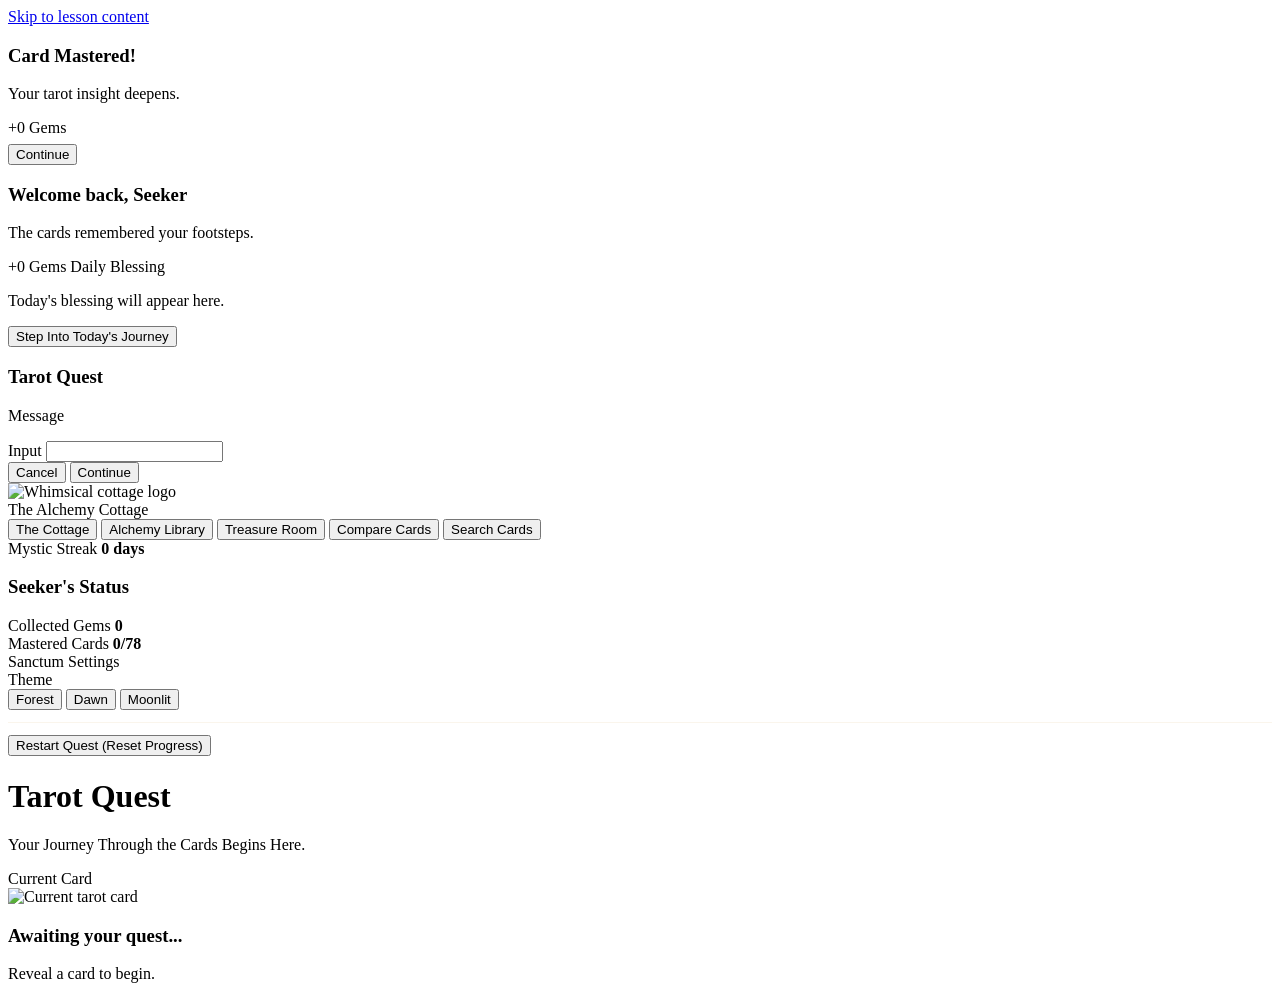
==== tarot-quest.html @ 88c7b8ef "tarot-quest.html" ====
<!DOCTYPE html>
<html lang="en">
<head>
  <meta charset="UTF-8">
  <meta name="viewport" content="width=device-width, initial-scale=1.0">
  <title>Tarot Quest — Learn One Card at a Time</title>
  <link rel="preconnect" href="https://fonts.googleapis.com">
  <link rel="preconnect" href="https://fonts.gstatic.com" crossorigin>
  <link href="https://fonts.googleapis.com/css2?family=Cinzel:wght@400;600;700&family=Crimson+Pro:ital,wght@0,400;0,600;1,400&display=swap" rel="stylesheet">
  <link rel="stylesheet" href="assets/css/main.css">
</head>
<body>
  <a href="#mainContent" class="skip-link">Skip to lesson content</a>
  <div class="stars"></div>
  <div class="env-scene" aria-hidden="true">
    <div class="env-layer dust-motes"></div>
    <div class="env-layer moon-shimmer"></div>
    <div class="env-layer fog-layer"></div>
    <div class="env-layer runes-glow"></div>

    <div class="env-layer hanging-herbs">
      <span style="left: 18px; --sway-time: 6.2s;"></span>
      <span style="left: 52px; --sway-time: 5.6s;"></span>
      <span style="left: 84px; --sway-time: 6.8s;"></span>
      <span style="left: 116px; --sway-time: 5.9s;"></span>
    </div>

    <div class="env-layer drifting-leaves">
      <span style="left: 8%; --leaf-x: 34px; --leaf-time: 17s; --leaf-delay: -7.2s;"></span>
      <span style="left: 24%; --leaf-x: -20px; --leaf-time: 15s; --leaf-delay: -12.5s;"></span>
      <span style="left: 42%; --leaf-x: 28px; --leaf-time: 19s; --leaf-delay: -5.1s;"></span>
      <span style="left: 63%; --leaf-x: -30px; --leaf-time: 16s; --leaf-delay: -14.2s;"></span>
      <span style="left: 79%; --leaf-x: 22px; --leaf-time: 18s; --leaf-delay: -3.4s;"></span>
      <span style="left: 92%; --leaf-x: -24px; --leaf-time: 20s; --leaf-delay: -9.1s;"></span>
    </div>

    <div class="env-layer fireflies">
      <span style="left: 14%; top: 58%; --fly-x: 16px; --fly-y: -22px; --fly-time: 10.5s; --fly-delay: -4.7s;"></span>
      <span style="left: 28%; top: 78%; --fly-x: -12px; --fly-y: -18px; --fly-time: 12.2s; --fly-delay: -7.8s;"></span>
      <span style="left: 52%; top: 64%; --fly-x: 22px; --fly-y: -12px; --fly-time: 11.7s; --fly-delay: -3.6s;"></span>
      <span style="left: 72%; top: 72%; --fly-x: -14px; --fly-y: -20px; --fly-time: 10.9s; --fly-delay: -9.4s;"></span>
      <span style="left: 88%; top: 60%; --fly-x: 10px; --fly-y: -16px; --fly-time: 12.5s; --fly-delay: -2.9s;"></span>
    </div>

    <div class="env-layer magic-sparkles">
      <span style="left: 18%; top: 22%; --spark-time: 4.6s; --spark-delay: -1.4s;"></span>
      <span style="left: 34%; top: 31%; --spark-time: 5.4s; --spark-delay: -3.2s;"></span>
      <span style="left: 62%; top: 24%; --spark-time: 4.9s; --spark-delay: -2.6s;"></span>
      <span style="left: 78%; top: 18%; --spark-time: 5.1s; --spark-delay: -4.1s;"></span>
      <span style="left: 86%; top: 38%; --spark-time: 4.4s; --spark-delay: -0.7s;"></span>
    </div>

    <div class="env-layer ember-glow">
      <span style="left: 42%; bottom: 10px; --ember-x: 10px; --ember-time: 8.2s; --ember-delay: -2.2s;"></span>
      <span style="left: 48%; bottom: 14px; --ember-x: -8px; --ember-time: 9.1s; --ember-delay: -5.3s;"></span>
      <span style="left: 56%; bottom: 6px; --ember-x: 13px; --ember-time: 8.7s; --ember-delay: -1.4s;"></span>
      <span style="left: 63%; bottom: 10px; --ember-x: -11px; --ember-time: 9.6s; --ember-delay: -6.1s;"></span>
    </div>
  </div>
  <div class="ambient-particles" id="ambientParticles" aria-hidden="true"></div>
  <div class="fx-layer" id="fxLayer" aria-hidden="true"></div>

  <div class="completion-popup" id="completionPopup" aria-hidden="true">
    <div class="completion-card">
      <div class="popup-fx" id="popupFx" aria-hidden="true"></div>
      <div class="crystal-ball-wrap">
        <div class="crystal-ball"></div>
        <div class="crystal-base"></div>
      </div>
      <h3 class="completion-title" id="completionTitle">Card Mastered!</h3>
      <p class="completion-text" id="completionText">Your tarot insight deepens.</p>
      <div class="completion-gems" id="completionGems">+0 Gems</div>
      <div class="nav-buttons" style="margin-top:0.4rem">
        <button class="btn btn-primary" onclick="closeCompletionPopup()">Continue</button>
      </div>
    </div>
  </div>

  <div class="welcome-overlay" id="welcomeOverlay" aria-hidden="true">
    <div class="welcome-card">
      <h3 id="welcomeTitle">Welcome back, Seeker</h3>
      <p id="welcomeMessage">The cards remembered your footsteps.</p>
      <div class="welcome-reward" id="welcomeReward">+0 Gems Daily Blessing</div>
      <p class="completion-text" id="welcomeBlessing">Today's blessing will appear here.</p>
      <div class="nav-buttons" style="margin-top:0.8rem">
        <button class="btn btn-primary" onclick="closeWelcomeOverlay()">Step Into Today's Journey</button>
      </div>
    </div>
  </div>

  <div class="magic-modal" id="magicModal" aria-hidden="true">
    <div class="magic-modal-overlay" data-modal-close="overlay"></div>
    <div
      class="magic-modal-dialog"
      role="dialog"
      aria-modal="true"
      aria-labelledby="magicModalTitle"
      aria-describedby="magicModalMessage"
    >
      <div class="magic-modal-fx" id="magicModalFx" aria-hidden="true"></div>
      <div class="magic-modal-icon" id="magicModalIcon"><i data-lucide="sparkles" class="ui-icon"></i></div>
      <h3 class="magic-modal-title" id="magicModalTitle">Tarot Quest</h3>
      <p class="magic-modal-message" id="magicModalMessage">Message</p>
      <label for="magicModalInput" class="sr-only" id="magicModalInputLabel">Input</label>
      <input id="magicModalInput" class="magic-modal-input" type="text" autocomplete="off">
      <div class="magic-modal-actions">
        <button type="button" class="btn btn-secondary" id="magicModalCancel">Cancel</button>
        <button type="button" class="btn btn-primary" id="magicModalPrimary">Continue</button>
      </div>
    </div>
  </div>

  <div class="shell">

    <!-- ═══ LEFT SIDEBAR ═══ -->
    <aside class="sidebar" id="sidebar">
      <div class="cottage-brand">
        <img class="cottage-logo" src="whimsical%20cottage.jpeg" alt="Whimsical cottage logo">
        <div class="sidebar-title cottage-name">The Alchemy Cottage</div>
      </div>

      <nav class="sidebar-shortcuts" aria-label="Quick pages">
        <button type="button" class="sidebar-shortcut-btn" id="shortcutHomeBtn"><span class="icon-inline"><i data-lucide="house" class="ui-icon"></i><span>The Cottage</span></span></button>
        <button type="button" class="sidebar-shortcut-btn" id="shortcutLibraryBtn"><span class="icon-inline"><i data-lucide="library" class="ui-icon"></i><span>Alchemy Library</span></span></button>
        <button type="button" class="sidebar-shortcut-btn" id="shortcutChestBtn"><span class="icon-inline"><i data-lucide="gem" class="ui-icon"></i><span>Treasure Room</span></span></button>
        <button type="button" class="sidebar-shortcut-btn" id="compareModeBtn" onclick="toggleCompareMode()" aria-pressed="false"><span class="icon-inline"><i data-lucide="split-square-horizontal" class="ui-icon"></i><span>Compare Cards</span></span></button>
        <button type="button" class="sidebar-shortcut-btn" id="shortcutSearchBtn"><span class="icon-inline"><i data-lucide="search" class="ui-icon"></i><span>Search Cards</span></span></button>
      </nav>

      <div class="streak-panel">
        <div class="streak-head">
          <span class="streak-title"><span class="icon-inline"><i data-lucide="sparkles" class="ui-icon"></i><span>Mystic Streak</span></span></span>
          <strong class="streak-days" id="sbStreak">0 days</strong>
        </div>
        <div class="mystic-calendar" id="sbMysticCalendar"></div>
      </div>

      <section class="progress-panel">
        <h3>Seeker's Status</h3>
        <div class="stat-grid">
          <div class="stat-item gems-card">
            <span class="stat-label"><span class="icon-inline"><i data-lucide="gem" class="ui-icon"></i><span>Collected Gems</span></span></span>
            <strong class="stat-value" id="sbGems">0</strong>
          </div>
          <div class="stat-item mastery-card">
            <span class="stat-label">Mastered Cards</span>
            <strong class="stat-value"><span id="sbMastered">0</span>/<span id="sbTotal">78</span></strong>
          </div>
        </div>

        <div class="sb-groups" id="sbGroups"></div>

      </section>

      <section class="sidebar-settings-panel" id="settingsDropdown" aria-label="Sanctum Settings">
        <div class="settings-dropdown-title">Sanctum Settings</div>
        <div class="theme-label">Theme</div>
        <div class="theme-grid" role="radiogroup" aria-label="Choose game theme">
          <button type="button" class="theme-chip" data-theme="forest" role="radio" aria-checked="false">Forest</button>
          <button type="button" class="theme-chip" data-theme="dawn" role="radio" aria-checked="false">Dawn</button>
          <button type="button" class="theme-chip" data-theme="moonlit" role="radio" aria-checked="false">Moonlit</button>
        </div>

        <div style="border-top: 1px solid rgba(220, 185, 119, 0.14); margin-top: 0.75rem; padding-top: 0.75rem;">
          <button type="button" id="restartQuestBtn" class="settings-action-btn">Restart Quest (Reset Progress)</button>
        </div>
      </section>

    </aside>

    <!-- ═══ MAIN CONTENT ═══ -->
    <div class="app">
      <header>
        <h1>Tarot Quest</h1>
        <p class="subtitle">Your Journey Through the Cards Begins Here.</p>
      </header>

      <div class="progress-bar-wrap">
        <div class="progress-bar" id="lessonProgress"></div>
      </div>

      <div class="phase-dots" id="phaseDots"></div>

      <main id="mainContent" tabindex="-1"></main>
    </div>

    <!-- ═══ RIGHT CARD PANEL ═══ -->
    <aside class="card-altar" id="cardAltar">
      <div class="altar-head">
        <div class="altar-title">Current Card</div>
      </div>
      <div class="altar-content" id="cardAltarContent">
        <img id="rightCardImg" class="altar-card-img" src="" alt="Current tarot card">
        <h3 id="rightCardName" class="altar-card-name">Awaiting your quest...</h3>
        <p id="rightCardMeta" class="altar-card-meta">Reveal a card to begin.</p>
        <div id="rightCardKeywords" class="altar-keywords"></div>
      </div>
    </aside>

  </div><!-- end .shell -->

  <script src="https://unpkg.com/lucide@latest"></script>
  <script src="deck-data.js"></script>
  <script src="assets/js/app.js"></script>
</body>
</html>
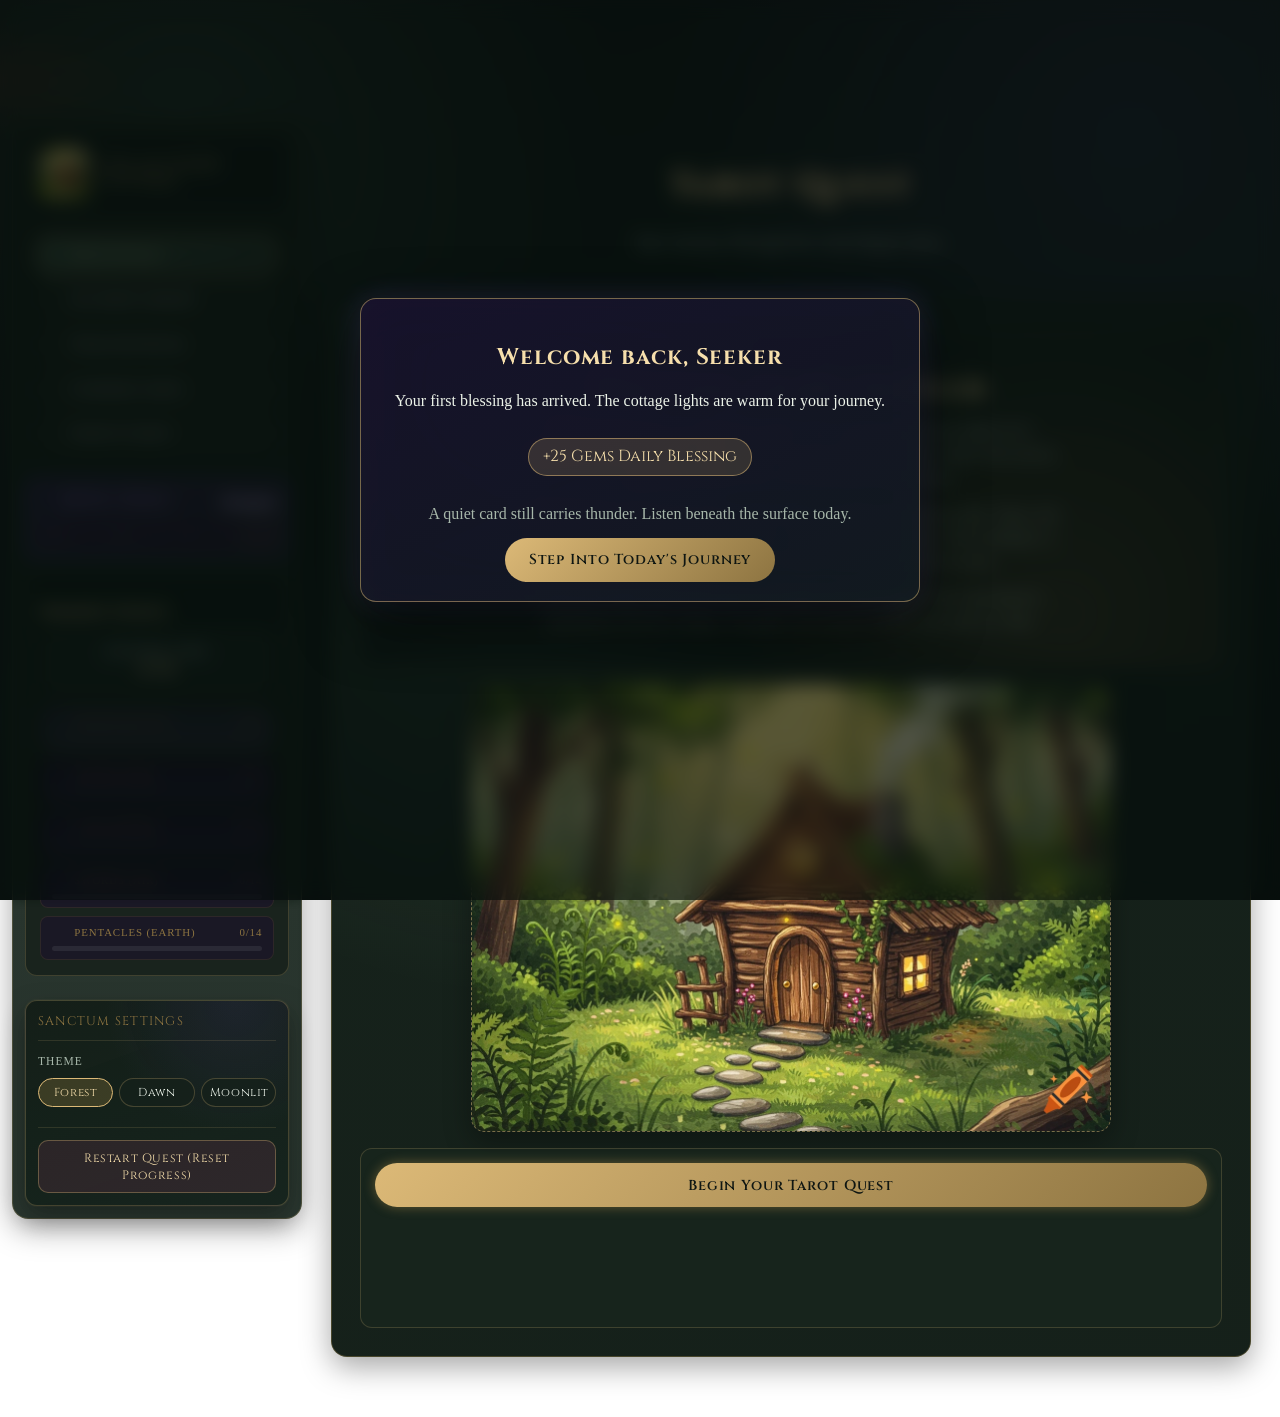
==== commit 038248cf: "Add Tarot Quest features: perfect quiz bonus, color updates, and right panel fix" ====
--- a/tarot-quest.html
+++ b/tarot-quest.html
@@ -9,8 +9,7 @@
   <link href="https://fonts.googleapis.com/css2?family=Cinzel:wght@400;600;700&family=Crimson+Pro:ital,wght@0,400;0,600;1,400&display=swap" rel="stylesheet">
   <link rel="stylesheet" href="assets/css/main.css">
 </head>
-<body>
-  <a href="#mainContent" class="skip-link">Skip to lesson content</a>
+<body class="right-panel-collapsed">
   <div class="stars"></div>
   <div class="env-scene" aria-hidden="true">
     <div class="env-layer dust-motes"></div>
@@ -59,6 +58,14 @@
   </div>
   <div class="ambient-particles" id="ambientParticles" aria-hidden="true"></div>
   <div class="fx-layer" id="fxLayer" aria-hidden="true"></div>
+
+  <div class="seeker-intro" id="seekerIntro" aria-hidden="true">
+    <div class="seeker-intro-sparkles" aria-hidden="true"></div>
+    <div class="seeker-intro-ball-wrap">
+      <div class="seeker-intro-ball"></div>
+      <div class="seeker-intro-msg">Welcome, Seeker</div>
+    </div>
+  </div>
 
   <div class="completion-popup" id="completionPopup" aria-hidden="true">
     <div class="completion-card">
@@ -138,10 +145,6 @@
       <section class="progress-panel">
         <h3>Seeker's Status</h3>
         <div class="stat-grid">
-          <div class="stat-item gems-card">
-            <span class="stat-label"><span class="icon-inline"><i data-lucide="gem" class="ui-icon"></i><span>Collected Gems</span></span></span>
-            <strong class="stat-value" id="sbGems">0</strong>
-          </div>
           <div class="stat-item mastery-card">
             <span class="stat-label">Mastered Cards</span>
             <strong class="stat-value"><span id="sbMastered">0</span>/<span id="sbTotal">78</span></strong>
@@ -201,6 +204,15 @@
 
   <script src="https://unpkg.com/lucide@latest"></script>
   <script src="deck-data.js"></script>
+  <script src="assets/js/modules/state-manager.js"></script>
+  <script src="assets/js/modules/storage-service.js"></script>
+  <script src="assets/js/modules/achievement-service.js"></script>
+  <script src="assets/js/modules/quiz-engine.js"></script>
+  <script src="assets/js/modules/renderers/home-renderer.js"></script>
+  <script src="assets/js/modules/renderers/library-renderer.js"></script>
+  <script src="assets/js/modules/renderers/chest-renderer.js"></script>
+  <script src="assets/js/modules/renderers/quiz-renderer.js"></script>
+  <script src="assets/js/modules/renderers/results-renderer.js"></script>
   <script src="assets/js/app.js"></script>
 </body>
 </html>
--- a/assets/css/main.css
+++ b/assets/css/main.css
@@ -0,0 +1,5276 @@
+    :root {
+      --bg-deep: #0f1612;
+      --bg-card: #1b261f;
+      --bg-panel: #223128;
+      --bg-shell: rgba(19, 30, 23, 0.92);
+      --gold: #dcb977;
+      --gold-bright: #f6dfac;
+      --gold-dim: #8d7441;
+      --purple: #46634b;
+      --purple-glow: #9bc7a2;
+      --text: #ecf3e9;
+      --text-dim: #a7b7aa;
+      --accent-fire: #e85d4c;
+      --accent-water: #9a6ad9;
+      --accent-air: #b18ae6;
+      --accent-earth: #6db86d;
+      --success: #5ec98a;
+      --error: #e85d6a;
+      --sidebar-w: 290px;
+      --rightbar-w: 300px;
+      --radius: 16px;
+      --shadow: 0 10px 30px rgba(0, 0, 0, 0.35);
+      --focus-ring: 0 0 0 3px rgba(220, 185, 119, 0.28);
+      --space-1: 0.25rem;
+      --space-2: 0.5rem;
+      --space-3: 0.75rem;
+      --space-4: 1rem;
+      --space-5: 1.25rem;
+      --home-panel-image: none;
+      --library-panel-image: none;
+      --theme-glow-a: rgba(124, 163, 130, 0.15);
+      --theme-glow-b: rgba(132, 108, 189, 0.12);
+      --theme-base-start: #0f1612;
+      --theme-base-mid: #14211a;
+      --theme-base-end: #0e1712;
+    }
+
+    * {
+      box-sizing: border-box;
+    }
+
+    html,
+    body {
+      margin: 0;
+      padding: 0;
+      min-height: 100%;
+    }
+
+    body {
+      font-family: 'Cormorant Garamond', serif;
+      color: var(--text);
+      background:
+        radial-gradient(circle at 14% 12%, var(--theme-glow-a), transparent 32%),
+        radial-gradient(circle at 88% 14%, var(--theme-glow-b), transparent 34%),
+        linear-gradient(165deg, var(--theme-base-start) 0%, var(--theme-base-mid) 58%, var(--theme-base-end) 100%);
+      background-attachment: fixed;
+      line-height: 1.45;
+      overflow-x: hidden;
+      -webkit-font-smoothing: antialiased;
+      text-rendering: optimizeLegibility;
+    }
+
+    body[data-theme="forest"] {
+      --bg-deep: #0f1612;
+      --bg-card: #1b261f;
+      --bg-panel: #223128;
+      --bg-shell: rgba(19, 30, 23, 0.92);
+      --gold: #dcb977;
+      --gold-bright: #f6dfac;
+      --gold-dim: #8d7441;
+      --purple: #46634b;
+      --purple-glow: #9bc7a2;
+      --text: #ecf3e9;
+      --text-dim: #a7b7aa;
+      --accent-fire: #e85d4c;
+      --accent-water: #9a6ad9;
+      --accent-air: #b18ae6;
+      --accent-earth: #6db86d;
+      --theme-glow-a: rgba(124, 163, 130, 0.15);
+      --theme-glow-b: rgba(132, 108, 189, 0.12);
+      --theme-base-start: #0f1612;
+      --theme-base-mid: #14211a;
+      --theme-base-end: #0e1712;
+    }
+
+    body[data-theme="dawn"] {
+      --bg-deep: #21110f;
+      --bg-card: #39201b;
+      --bg-panel: #4a2b23;
+      --bg-shell: rgba(45, 25, 21, 0.92);
+      --gold: #efbb67;
+      --gold-bright: #ffdca0;
+      --gold-dim: #a56d36;
+      --purple: #8b4b3c;
+      --purple-glow: #f4b16b;
+      --text: #fff0de;
+      --text-dim: #ddb99f;
+      --accent-fire: #ff7a59;
+      --accent-water: #d68653;
+      --accent-air: #f0b96d;
+      --accent-earth: #bf8a4f;
+      --theme-glow-a: rgba(255, 174, 104, 0.17);
+      --theme-glow-b: rgba(226, 109, 76, 0.14);
+      --theme-base-start: #26120f;
+      --theme-base-mid: #4a241e;
+      --theme-base-end: #22110f;
+    }
+
+    body[data-theme="moonlit"] {
+      --bg-deep: #0d1221;
+      --bg-card: #171e35;
+      --bg-panel: #222a4a;
+      --bg-shell: rgba(15, 19, 39, 0.93);
+      --gold: #cbb6ff;
+      --gold-bright: #ece2ff;
+      --gold-dim: #8f7fb8;
+      --purple: #31405f;
+      --purple-glow: #8eb0ff;
+      --text: #edf1ff;
+      --text-dim: #aab7dc;
+      --accent-fire: #b58cff;
+      --accent-water: #7bb7ff;
+      --accent-air: #b9c7ff;
+      --accent-earth: #83a6ff;
+      --theme-glow-a: rgba(117, 156, 255, 0.16);
+      --theme-glow-b: rgba(179, 135, 255, 0.13);
+      --theme-base-start: #0c1020;
+      --theme-base-mid: #151c37;
+      --theme-base-end: #0b1022;
+    }
+
+    .fireflies span {
+      width: 5px;
+      height: 5px;
+      background: radial-gradient(circle, rgba(255, 245, 190, 0.92), rgba(196, 236, 138, 0.2));
+      box-shadow: 0 0 9px rgba(236, 221, 153, 0.5);
+      animation: fireflyFloat var(--fly-time, 11s) ease-in-out infinite;
+      animation-delay: var(--fly-delay, 0s);
+    }
+
+    .magic-sparkles {
+      inset: 0;
+    }
+
+    .magic-sparkles span {
+      width: 4px;
+      height: 4px;
+      background: radial-gradient(circle, rgba(250, 238, 190, 0.8), rgba(164, 210, 255, 0.16));
+      box-shadow: 0 0 10px rgba(183, 214, 255, 0.3);
+      animation: sparkleBlink var(--spark-time, 4.8s) ease-in-out infinite;
+      animation-delay: var(--spark-delay, 0s);
+    }
+
+    .ember-glow {
+      left: 50%;
+      bottom: 0;
+      width: 320px;
+      height: 110px;
+      transform: translateX(-50%);
+      opacity: 0.38;
+    }
+
+    .ember-glow::before {
+      content: '';
+      position: absolute;
+      left: 50%;
+      bottom: -30px;
+      width: 280px;
+      height: 120px;
+      transform: translateX(-50%);
+      border-radius: 50%;
+      background: radial-gradient(ellipse at center, rgba(232, 101, 62, 0.2), rgba(232, 101, 62, 0) 72%);
+      filter: blur(6px);
+      animation: emberPulse 5.2s ease-in-out infinite;
+    }
+
+    .ember-glow span {
+      width: 4px;
+      height: 4px;
+      background: radial-gradient(circle, rgba(255, 209, 138, 0.85), rgba(232, 101, 62, 0.18));
+      box-shadow: 0 0 12px rgba(236, 138, 80, 0.26);
+      animation: emberLift var(--ember-time, 8.8s) ease-in infinite;
+      animation-delay: var(--ember-delay, 0s);
+    }
+
+    .altar-card-img:not(.current-card-pulse),
+    .card-image,
+    .review-card-image,
+    .reversed-card-img {
+      animation: cardBreath 10.5s ease-in-out infinite;
+    }
+
+    @keyframes starDrift {
+      0% { transform: translate3d(0, 0, 0); }
+      50% { transform: translate3d(-6px, 10px, 0); }
+      100% { transform: translate3d(0, 0, 0); }
+    }
+
+    @keyframes starTwinkle {
+      0%, 100% { opacity: 0.28; }
+      50% { opacity: 0.72; }
+    }
+
+    @keyframes emberFloat {
+      0% { transform: translate3d(0, 10px, 0) scale(0.55); opacity: 0; }
+      12% { opacity: 0.7; }
+      70% { opacity: 0.36; }
+      100% { transform: translate3d(var(--drift-x, 18px), -112vh, 0) scale(1.2); opacity: 0; }
+    }
+
+    @keyframes moteDrift {
+      0% { transform: translate3d(0, 0, 0); }
+      50% { transform: translate3d(-8px, 6px, 0); }
+      100% { transform: translate3d(0, 0, 0); }
+    }
+
+    @keyframes moonGlow {
+      0%, 100% { opacity: 0.65; transform: translate3d(0, 0, 0) scale(1); }
+      50% { opacity: 0.88; transform: translate3d(-8px, 3px, 0) scale(1.04); }
+    }
+
+    @keyframes fogDrift {
+      0%, 100% { transform: translate3d(0, 0, 0); }
+      50% { transform: translate3d(24px, -5px, 0); }
+    }
+
+    @keyframes runeSpin {
+      0% { transform: rotate(0deg); }
+      100% { transform: rotate(360deg); }
+    }
+
+    @keyframes runePulse {
+      0%, 100% { opacity: 0.3; }
+      50% { opacity: 0.56; }
+    }
+
+    @keyframes herbSway {
+      0%, 100% { transform: rotate(4deg); }
+      50% { transform: rotate(-6deg); }
+    }
+
+    @keyframes leafDrift {
+      0% { transform: translate3d(0, -6vh, 0) rotate(0deg) scale(0.8); opacity: 0; }
+      12% { opacity: 0.36; }
+      100% { transform: translate3d(var(--leaf-x, 40px), 114vh, 0) rotate(200deg) scale(1.02); opacity: 0; }
+    }
+
+    @keyframes fireflyFloat {
+      0%, 100% { transform: translate3d(0, 0, 0) scale(0.8); opacity: 0.12; }
+      50% { transform: translate3d(var(--fly-x, 20px), var(--fly-y, -18px), 0) scale(1.15); opacity: 0.72; }
+    }
+
+    @keyframes sparkleBlink {
+      0%, 100% { opacity: 0.08; transform: scale(0.6); }
+      45% { opacity: 0.48; }
+      60% { opacity: 0.14; }
+    }
+
+    @keyframes emberPulse {
+      0%, 100% { opacity: 0.36; transform: translateX(-50%) scale(1); }
+      50% { opacity: 0.64; transform: translateX(-50%) scale(1.06); }
+    }
+
+    @keyframes emberLift {
+      0% { transform: translate3d(0, 0, 0) scale(0.6); opacity: 0; }
+      20% { opacity: 0.56; }
+      100% { transform: translate3d(var(--ember-x, 12px), -90px, 0) scale(1.05); opacity: 0; }
+    }
+
+    @keyframes cardBreath {
+      0%, 100% { transform: scale(1); }
+      50% { transform: scale(1.013); }
+    }
+
+    /* ── Layout shell ── */
+    .shell {
+      position: relative;
+      z-index: 1;
+      display: grid;
+      grid-template-columns: var(--sidebar-w) minmax(0, 1fr) var(--rightbar-w);
+      gap: var(--space-3);
+      min-height: 100vh;
+      align-items: start;
+      padding: var(--space-3);
+    }
+
+    /* ── Sidebar ── */
+    .sidebar {
+      width: 100%;
+      min-height: calc(100vh - 2rem);
+      background: linear-gradient(180deg, var(--bg-shell), rgba(23, 37, 29, 0.92));
+      border: 1px solid rgba(220,185,119,0.22);
+      border-radius: 16px;
+      padding: var(--space-3);
+      display: flex;
+      flex-direction: column;
+      gap: var(--space-3);
+      position: sticky;
+      top: 1rem;
+      flex-shrink: 0;
+      backdrop-filter: blur(6px);
+      box-shadow: var(--shadow);
+    }
+
+    .sidebar-title {
+      font-family: 'Cinzel', serif;
+      font-size: 0.8rem;
+      letter-spacing: 0.1em;
+      color: var(--gold-dim);
+      text-transform: uppercase;
+      margin-bottom: 0.6rem;
+    }
+
+    .cottage-brand {
+      background: rgba(12, 20, 15, 0.6);
+      border: 1px solid rgba(220, 185, 119, 0.2);
+      border-radius: 9.6px;
+      padding: 0.72rem;
+      display: flex;
+      align-items: center;
+      gap: 0.55rem;
+      text-align: left;
+    }
+
+    .cottage-logo {
+      width: 52.8px;
+      height: 52.8px;
+      border-radius: 8px;
+      margin: 0;
+      border: 1px dashed rgba(220, 185, 119, 0.45);
+      display: block;
+      flex-shrink: 0;
+      object-fit: cover;
+      object-position: center;
+      background: radial-gradient(circle at 30% 20%, rgba(154, 208, 162, 0.2), rgba(21, 32, 25, 0.35));
+    }
+
+    .cottage-name {
+      color: var(--gold-bright);
+      font-size: 0.9rem;
+      letter-spacing: 0.12em;
+      margin: 0;
+      line-height: 1.15;
+    }
+
+    .cottage-copy {
+      color: var(--text-dim);
+      font-size: 0.9rem;
+      line-height: 1.45;
+    }
+
+    .sidebar-shortcuts {
+      display: grid;
+      grid-template-columns: 1fr;
+      gap: 0.5rem;
+      padding: 0.7rem;
+      border-radius: 11px;
+      border: 1px solid rgba(220, 185, 119, 0.2);
+      background: rgba(14, 24, 18, 0.56);
+    }
+
+    .sidebar-shortcut-btn {
+      width: 100%;
+      text-align: left;
+      display: inline-flex;
+      align-items: center;
+      gap: 0.5rem;
+      border-radius: 9px;
+      border: 1px solid rgba(220, 185, 119, 0.24);
+      background: rgba(26, 38, 30, 0.86);
+      color: var(--text);
+      font-family: 'Cinzel', serif;
+      font-size: 0.78rem;
+      letter-spacing: 0.07em;
+      padding: 0.55rem 0.6rem;
+      cursor: pointer;
+      transition: border-color 0.18s ease, background 0.18s ease, transform 0.18s ease;
+    }
+
+    .sidebar-shortcut-btn:hover {
+      border-color: rgba(220, 185, 119, 0.55);
+      background: rgba(35, 52, 41, 0.92);
+      transform: translateY(-1px);
+    }
+
+    .sidebar-shortcut-btn.active {
+      border-color: var(--gold);
+      background: linear-gradient(160deg, rgba(54, 76, 61, 0.9), rgba(33, 49, 39, 0.9));
+      color: var(--gold-bright);
+      box-shadow: 0 0 0 1px rgba(220, 185, 119, 0.15) inset;
+    }
+
+    .progress-panel {
+      background: rgba(13, 23, 17, 0.55);
+      border: 1px solid rgba(220, 185, 119, 0.2);
+      border-radius: 12px;
+      padding: 0.9rem;
+    }
+
+    .progress-panel h3 {
+      font-family: 'Cinzel', serif;
+      color: var(--gold-bright);
+      font-size: 0.9rem;
+      margin-bottom: 0.5rem;
+      letter-spacing: 0.06em;
+    }
+
+    .stat-grid {
+      display: grid;
+      grid-template-columns: minmax(0, 1fr);
+      gap: 0.45rem;
+    }
+
+    .stat-item {
+      background: rgba(26, 38, 30, 0.8);
+      border: 1px solid rgba(220, 185, 119, 0.14);
+      border-radius: 10px;
+      padding: 0.48rem 0.42rem;
+      min-height: 64px;
+      text-align: center;
+      display: flex;
+      flex-direction: column;
+      justify-content: center;
+    }
+
+    .stat-label {
+      display: block;
+      font-size: 0.61rem;
+      text-transform: uppercase;
+      letter-spacing: 0.06em;
+      color: var(--text-dim);
+      margin-bottom: 0.24rem;
+      line-height: 1.2;
+    }
+
+    .stat-value {
+      color: var(--gold-bright);
+      font-family: 'Cinzel', serif;
+      font-size: 0.87rem;
+      line-height: 1.2;
+      overflow-wrap: anywhere;
+    }
+
+    .streak-panel {
+      margin-top: 0.15rem;
+      padding: 0.75rem;
+      border-radius: 10px;
+      border: 1px solid rgba(190, 139, 255, 0.35);
+      background: linear-gradient(165deg, rgba(57, 34, 86, 0.45), rgba(32, 21, 52, 0.35));
+    }
+
+    /* ── Settings hamburger button ── */
+    .settings-btn {
+      position: fixed;
+      top: 1rem;
+      right: calc(var(--rightbar-w) + 1rem);
+      z-index: 110;
+      width: 44px;
+      height: 44px;
+      border-radius: 10px;
+      border: 1px solid rgba(220, 185, 119, 0.35);
+      background: rgba(19, 30, 23, 0.92);
+      backdrop-filter: blur(8px);
+      cursor: pointer;
+      display: flex;
+      flex-direction: column;
+      align-items: center;
+      justify-content: center;
+      gap: 5px;
+      transition: border-color 0.2s ease, background 0.2s ease, box-shadow 0.2s ease;
+      box-shadow: 0 4px 16px rgba(0,0,0,0.35);
+    }
+
+    .settings-btn:hover,
+    .settings-btn[aria-expanded="true"] {
+      border-color: rgba(220, 185, 119, 0.7);
+      background: rgba(30, 44, 36, 0.96);
+      box-shadow: 0 4px 22px rgba(220,185,119,0.18);
+    }
+
+    .settings-btn-bar {
+      width: 20px;
+      height: 2px;
+      border-radius: 999px;
+      background: var(--gold);
+      transition: transform 0.22s ease, opacity 0.18s ease;
+    }
+
+    .settings-btn[aria-expanded="true"] .settings-btn-bar:nth-child(1) {
+      transform: translateY(7px) rotate(45deg);
+    }
+
+    .settings-btn[aria-expanded="true"] .settings-btn-bar:nth-child(2) {
+      opacity: 0;
+      transform: scaleX(0);
+    }
+
+    .settings-btn[aria-expanded="true"] .settings-btn-bar:nth-child(3) {
+      transform: translateY(-7px) rotate(-45deg);
+    }
+
+    .settings-backdrop {
+      position: fixed;
+      inset: 0;
+      z-index: 109;
+      display: none;
+    }
+
+    .settings-backdrop.open { display: block; }
+
+    .settings-dropdown {
+      position: fixed;
+      top: 4.2rem;
+      right: calc(var(--rightbar-w) + 1rem);
+      z-index: 111;
+      width: 230px;
+      border-radius: 14px;
+      border: 1px solid rgba(220, 185, 119, 0.32);
+      background:
+        radial-gradient(circle at 80% 0%, rgba(101, 72, 176, 0.14), transparent 45%),
+        linear-gradient(160deg, rgba(18, 28, 22, 0.98), rgba(22, 36, 29, 0.98));
+      backdrop-filter: blur(14px);
+      padding: 1rem;
+      display: flex;
+      flex-direction: column;
+      gap: 0.55rem;
+      box-shadow: 0 14px 44px rgba(0,0,0,0.55), 0 0 0 1px rgba(220,185,119,0.07);
+      opacity: 0;
+      transform: translateY(-10px) scale(0.97);
+      pointer-events: none;
+      transition: opacity 0.18s ease, transform 0.18s ease;
+    }
+
+    .settings-dropdown.open {
+      opacity: 1;
+      transform: translateY(0) scale(1);
+      pointer-events: auto;
+    }
+
+    .sidebar-settings-panel {
+      margin-top: 0.75rem;
+      border-radius: 12px;
+      border: 1px solid rgba(220, 185, 119, 0.24);
+      background:
+        radial-gradient(circle at 80% 0%, rgba(101, 72, 176, 0.12), transparent 45%),
+        linear-gradient(160deg, rgba(18, 28, 22, 0.9), rgba(22, 36, 29, 0.92));
+      padding: 0.75rem;
+      display: flex;
+      flex-direction: column;
+      gap: 0.55rem;
+      box-shadow: 0 10px 26px rgba(0,0,0,0.35), 0 0 0 1px rgba(220,185,119,0.05);
+    }
+
+    .settings-dropdown-title {
+      font-family: 'Cinzel', serif;
+      font-size: 0.78rem;
+      letter-spacing: 0.1em;
+      color: var(--gold-dim);
+      text-transform: uppercase;
+      padding-bottom: 0.55rem;
+      border-bottom: 1px solid rgba(220, 185, 119, 0.14);
+    }
+
+    .setting-row {
+      display: flex;
+      justify-content: space-between;
+      align-items: center;
+      gap: 0.8rem;
+      padding: 0.5rem 0.55rem;
+      border-radius: 8px;
+      background: rgba(28, 21, 41, 0.45);
+      border: 1px solid rgba(220, 185, 119, 0.12);
+      font-size: 0.86rem;
+    }
+
+    .setting-row label {
+      color: var(--text);
+      font-size: 0.86rem;
+    }
+
+    .settings-action-btn {
+      width: 100%;
+      border-radius: 10px;
+      border: 1px solid rgba(220, 185, 119, 0.34);
+      background: rgba(170, 63, 110, 0.16);
+      color: var(--gold-bright);
+      font-family: 'Cinzel', serif;
+      font-size: 0.76rem;
+      letter-spacing: 0.05em;
+      padding: 0.52rem 0.65rem;
+      cursor: pointer;
+      transition: border-color 0.18s ease, background 0.18s ease;
+    }
+
+    .ui-icon {
+      width: 1em;
+      height: 1em;
+      stroke-width: 2;
+      vertical-align: middle;
+      flex-shrink: 0;
+      transition: transform 0.22s ease, filter 0.22s ease, color 0.22s ease;
+    }
+
+    .icon-inline {
+      display: inline-flex;
+      align-items: center;
+      gap: 0.45rem;
+    }
+
+    .icon-inline .ui-icon {
+      width: 0.96rem;
+      height: 0.96rem;
+    }
+
+    .btn:hover .ui-icon,
+    .sidebar-shortcut-btn:hover .ui-icon,
+    .home-action-card:hover .ui-icon,
+    .achievement-card:hover .ui-icon,
+    .srs-due-pill:hover .ui-icon,
+    .settings-action-btn:hover .ui-icon {
+      transform: translateY(-1px) scale(1.08) rotate(-3deg);
+      filter: drop-shadow(0 0 7px rgba(220,185,119,0.4));
+    }
+
+    .settings-action-btn:hover {
+      border-color: rgba(220, 185, 119, 0.62);
+      background: rgba(170, 63, 110, 0.26);
+    }
+
+    .setting-row input[type="checkbox"] {
+      width: 18px;
+      height: 18px;
+      accent-color: var(--gold);
+      cursor: pointer;
+    }
+
+    .theme-label {
+      font-size: 0.72rem;
+      text-transform: uppercase;
+      letter-spacing: 0.09em;
+      color: var(--text-dim);
+      margin-top: 0.2rem;
+    }
+
+    .theme-grid {
+      display: grid;
+      grid-template-columns: repeat(3, minmax(0, 1fr));
+      gap: 0.4rem;
+    }
+
+    .theme-chip {
+      border-radius: 999px;
+      border: 1px solid rgba(220, 185, 119, 0.25);
+      background: rgba(22, 33, 27, 0.8);
+      color: var(--text);
+      font-family: 'Cinzel', serif;
+      font-size: 0.72rem;
+      letter-spacing: 0.05em;
+      padding: 0.36rem 0.5rem;
+      cursor: pointer;
+      transition: border-color 0.2s ease, transform 0.2s ease, background 0.2s ease;
+    }
+
+    .theme-chip:hover {
+      border-color: rgba(220, 185, 119, 0.55);
+      transform: translateY(-1px);
+    }
+
+    .theme-chip.active {
+      border-color: var(--gold);
+      background: rgba(212, 168, 83, 0.2);
+      color: var(--gold-bright);
+    }
+
+    .streak-head {
+      display: flex;
+      justify-content: space-between;
+      align-items: center;
+      margin-bottom: 0.45rem;
+    }
+
+    .streak-title {
+      font-family: 'Cinzel', serif;
+      color: #dbb8ff;
+      letter-spacing: 0.06em;
+      font-size: 0.8rem;
+      text-transform: uppercase;
+    }
+
+    .streak-days {
+      font-family: 'Cinzel', serif;
+      color: #f2dcff;
+      font-size: 1rem;
+    }
+
+    .blessing-text {
+      color: #d8c7ea;
+      font-size: 0.82rem;
+      margin-bottom: 0.55rem;
+      line-height: 1.35;
+      min-height: 2.1em;
+    }
+
+    .streak-rank {
+      color: #f1d9ff;
+      font-size: 0.76rem;
+      margin-bottom: 0.45rem;
+      font-style: italic;
+      min-height: 1.2em;
+    }
+
+    .mystic-calendar {
+      display: grid;
+      grid-template-columns: repeat(7, 1fr);
+      gap: 0.3rem;
+    }
+
+    .mystic-day {
+      border-radius: 6px;
+      border: 1px solid rgba(220,185,119,0.24);
+      background: rgba(25, 19, 37, 0.8);
+      text-align: center;
+      color: var(--text-dim);
+      font-size: 0.67rem;
+      padding: 0.22rem 0;
+    }
+
+    .mystic-day.active {
+      background: linear-gradient(180deg, rgba(131, 88, 205, 0.52), rgba(84, 57, 131, 0.6));
+      color: #f7ebff;
+      border-color: rgba(207, 167, 255, 0.65);
+      box-shadow: 0 0 10px rgba(174, 115, 255, 0.35);
+    }
+
+    .mystic-day.today {
+      border-color: rgba(241, 209, 138, 0.75);
+    }
+
+    .current-card-bar {
+      margin-top: 0.4rem;
+      height: 6px;
+      border-radius: 999px;
+      background: rgba(255,255,255,0.08);
+      overflow: hidden;
+    }
+
+    .current-card-fill {
+      height: 100%;
+      width: 0%;
+      border-radius: 999px;
+      background: linear-gradient(90deg, #6ba478, var(--gold));
+      transition: width 0.4s ease;
+    }
+
+    .sb-card-info {
+      text-align: center;
+    }
+
+    .sb-card-img {
+      width: 72px;
+      border-radius: 5px;
+      border: 2px solid var(--gold);
+      box-shadow: 0 0 14px rgba(212,168,83,0.3);
+      margin-bottom: 0.5rem;
+      transition: transform 0.22s ease, box-shadow 0.22s ease;
+    }
+
+    .sb-card-img:hover {
+      transform: translateY(-2px) scale(1.03);
+      box-shadow: 0 0 20px rgba(220, 185, 119, 0.56);
+    }
+
+    .sb-card-name {
+      font-family: 'Cinzel', serif;
+      font-size: 0.75rem;
+      color: var(--gold-bright);
+      line-height: 1.3;
+      margin-bottom: 0.15rem;
+    }
+
+    .sb-card-pos {
+      font-size: 0.78rem;
+      color: var(--text-dim);
+    }
+
+    .sb-pos-big {
+      font-size: 1.3rem;
+      font-family: 'Cinzel', serif;
+      color: var(--gold);
+    }
+
+    /* Mini deck progress list */
+    .sb-groups {
+      display: flex;
+      flex-direction: column;
+      gap: 0.5rem;
+      margin-top: 0.75rem;
+    }
+
+    .sb-group {
+      width: 100%;
+      text-align: left;
+      cursor: pointer;
+      font: inherit;
+      color: inherit;
+      background: rgba(28,21,41,0.7);
+      border-radius: 8px;
+      padding: 0.5rem 0.65rem;
+      border: 1px solid rgba(212,168,83,0.1);
+      transition: all 0.2s ease;
+    }
+
+    .sb-group:hover {
+      border-color: rgba(220, 185, 119, 0.45);
+      background: rgba(48, 69, 53, 0.5);
+      transform: translateY(-2px) scale(1.02);
+    }
+
+    .sb-group.group-complete {
+      border-color: rgba(94, 201, 138, 0.55);
+    }
+
+    .sb-group-label {
+      font-size: 0.68rem;
+      letter-spacing: 0.08em;
+      text-transform: uppercase;
+      color: var(--text-dim);
+      margin-bottom: 0.35rem;
+      display: flex;
+      justify-content: space-between;
+      align-items: center;
+    }
+
+    .sb-group-label span { color: var(--gold-dim); }
+
+    .sb-mini-bar {
+      height: 5px;
+      background: rgba(255,255,255,0.07);
+      border-radius: 99px;
+      overflow: hidden;
+    }
+
+    .sb-mini-bar-fill {
+      height: 100%;
+      border-radius: 99px;
+      transition: width 0.5s ease;
+    }
+
+    .sb-mini-bar-fill.major { background: linear-gradient(90deg, var(--purple), var(--gold)); }
+    .sb-mini-bar-fill.wands { background: #e85d4c; }
+    .sb-mini-bar-fill.cups  { background: #1f4fa3; }
+    .sb-mini-bar-fill.swords{ background: #8fd2ff; }
+    .sb-mini-bar-fill.pents { background: #8b5a2b; }
+
+    .sb-group.active-group {
+      border-color: rgba(212,168,83,0.35);
+      background: rgba(107,76,154,0.15);
+    }
+
+    .compare-mode-panel {
+      background: rgba(14, 24, 18, 0.62);
+      border: 1px solid rgba(220, 185, 119, 0.22);
+      border-radius: 12px;
+      padding: 0.75rem;
+      display: flex;
+      flex-direction: column;
+      gap: 0.55rem;
+    }
+
+    .progress-panel .sidebar-title {
+      margin-top: 0.85rem;
+      margin-bottom: 0.45rem;
+    }
+
+    .progress-panel .compare-mode-panel {
+      background: transparent;
+      border: none;
+      border-top: 1px solid rgba(220, 185, 119, 0.14);
+      border-radius: 0;
+      padding: 0.72rem 0 0;
+      margin-top: 0.65rem;
+    }
+
+    .compare-mode-btn {
+      width: 100%;
+      border: 1px solid rgba(220, 185, 119, 0.32);
+      border-radius: 9px;
+      background: linear-gradient(160deg, rgba(37, 57, 46, 0.82), rgba(25, 37, 30, 0.82));
+      color: var(--gold-bright);
+      font-family: 'Cinzel', serif;
+      font-size: 0.72rem;
+      letter-spacing: 0.06em;
+      text-transform: uppercase;
+      padding: 0.5rem 0.6rem;
+      cursor: pointer;
+      transition: border-color 0.2s ease, transform 0.2s ease, background 0.2s ease;
+    }
+
+    .compare-mode-btn:hover {
+      border-color: rgba(220, 185, 119, 0.62);
+      transform: translateY(-1px);
+      background: linear-gradient(160deg, rgba(47, 71, 57, 0.88), rgba(29, 43, 34, 0.88));
+    }
+
+    .compare-mode-body {
+      display: flex;
+      flex-direction: column;
+      gap: 0.55rem;
+    }
+
+    .compare-mode-body[hidden] {
+      display: none;
+    }
+
+    .compare-select-grid {
+      display: grid;
+      grid-template-columns: repeat(2, minmax(0, 1fr));
+      gap: 0.45rem;
+    }
+
+    .compare-select-grid label {
+      display: block;
+      color: var(--text-dim);
+      text-transform: uppercase;
+      letter-spacing: 0.08em;
+      font-size: 0.58rem;
+      margin-bottom: 0.18rem;
+    }
+
+    .compare-select-grid select {
+      width: min(100%, 240px);
+      border-radius: 8px;
+      border: 1px solid rgba(220, 185, 119, 0.26);
+      background: rgba(17, 26, 20, 0.92);
+      color: var(--text);
+      padding: 0.38rem 0.4rem;
+      font-size: 0.68rem;
+      font-family: 'Crimson Pro', serif;
+    }
+
+    .compare-images {
+      display: flex;
+      flex-wrap: wrap;
+      justify-content: center;
+      gap: 0.56rem;
+    }
+
+    .compare-card {
+      background: transparent;
+      border: 0;
+      border-radius: 8px;
+      padding: 0;
+      width: min(240px, 70vw);
+      flex: 0 0 auto;
+      text-align: center;
+    }
+
+    .compare-card img {
+      width: min(240px, 70vw);
+      border-radius: 6px;
+      border: 3px solid var(--gold);
+      box-shadow: 0 0 40px rgba(212,168,83,0.35), 0 12px 40px rgba(0,0,0,0.6);
+      aspect-ratio: 2 / 3.5;
+      object-fit: cover;
+      display: block;
+      margin: 0 auto 0.24rem;
+    }
+
+    .compare-card-name {
+      color: var(--gold-bright);
+      font-size: 0.62rem;
+      line-height: 1.25;
+      font-family: 'Cinzel', serif;
+      letter-spacing: 0.04em;
+    }
+
+    .compare-section-title {
+      color: var(--gold-dim);
+      font-family: 'Cinzel', serif;
+      font-size: 0.62rem;
+      text-transform: uppercase;
+      letter-spacing: 0.08em;
+    }
+
+    .compare-keywords-grid {
+      display: grid;
+      grid-template-columns: repeat(2, minmax(0, 1fr));
+      gap: 0.4rem;
+    }
+
+    .compare-keyword-col {
+      background: rgba(20, 31, 24, 0.72);
+      border: 1px solid rgba(220, 185, 119, 0.15);
+      border-radius: 8px;
+      padding: 0.35rem;
+      min-height: 72px;
+    }
+
+    .compare-keyword-head {
+      color: var(--gold-bright);
+      font-size: 0.6rem;
+      margin-bottom: 0.2rem;
+      font-family: 'Cinzel', serif;
+      letter-spacing: 0.05em;
+    }
+
+    .compare-keyword-list {
+      color: var(--text-dim);
+      font-size: 0.62rem;
+      line-height: 1.35;
+    }
+
+    .compare-meta-row {
+      display: grid;
+      grid-template-columns: 1fr auto 1fr;
+      gap: 0.35rem;
+      align-items: center;
+      color: var(--text-dim);
+      font-size: 0.62rem;
+      background: rgba(22, 34, 27, 0.68);
+      border: 1px solid rgba(220, 185, 119, 0.16);
+      border-radius: 8px;
+      padding: 0.32rem 0.4rem;
+    }
+
+    .compare-meta-row strong {
+      color: var(--gold-bright);
+      font-weight: 600;
+    }
+
+    .compare-shared {
+      color: #caefcd;
+      font-size: 0.6rem;
+      line-height: 1.3;
+      background: rgba(35, 63, 41, 0.42);
+      border: 1px solid rgba(154, 208, 162, 0.34);
+      border-radius: 8px;
+      padding: 0.3rem 0.4rem;
+    }
+
+    .compare-prompt {
+      color: var(--text);
+      font-size: 0.65rem;
+      line-height: 1.36;
+      border: 1px dashed rgba(220, 185, 119, 0.4);
+      border-radius: 8px;
+      padding: 0.4rem;
+      background: rgba(18, 28, 22, 0.65);
+    }
+
+    .compare-placeholder {
+      color: var(--text-dim);
+      font-size: 0.64rem;
+      text-align: center;
+      line-height: 1.35;
+    }
+
+    .alchemy-library-panel,
+    .home-portal-panel,
+    .chest-vault-panel {
+      position: relative;
+      overflow: hidden;
+      isolation: isolate;
+    }
+
+    .home-portal-panel,
+    .chest-vault-panel {
+      max-width: 920px;
+      margin: 0 auto;
+    }
+
+    .alchemy-library-panel {
+      max-width: 1240px;
+      width: 100%;
+      margin: 0 auto;
+    }
+
+    .alchemy-library-head {
+      animation: libraryHeadFadeIn 0.7s ease-out;
+    }
+
+    .alchemy-library-head div {
+      position: relative;
+    }
+
+    .alchemy-library-head .phase-title::after {
+      content: '';
+      position: absolute;
+      bottom: -6px;
+      left: 0;
+      width: 0;
+      height: 2px;
+      background: linear-gradient(90deg, var(--gold-bright), transparent);
+      animation: titleUnderline 1s ease-out 0.3s forwards;
+    }
+
+    .home-portal-panel::before,
+    .chest-vault-panel::before,
+    .alchemy-library-panel::before,
+    .home-portal-panel::after,
+    .chest-vault-panel::after,
+    .alchemy-library-panel::after {
+      content: '';
+      position: absolute;
+      inset: 0;
+      pointer-events: none;
+    }
+
+    .home-portal-panel::before,
+    .chest-vault-panel::before,
+    .alchemy-library-panel::before {
+      z-index: 0;
+      background-position: center;
+      background-size: cover;
+      background-repeat: no-repeat;
+      opacity: 0.38;
+      transform: scale(1.02);
+      filter: saturate(0.82) contrast(0.95);
+    }
+
+    .home-portal-panel::before {
+      background-image: var(--home-panel-image);
+    }
+
+    .chest-vault-panel::before {
+      background-image: none;
+      opacity: 0;
+    }
+
+    .alchemy-library-panel::before {
+      background-image: var(--library-panel-image);
+      opacity: 0.68;
+    }
+
+    .home-portal-panel::after,
+    .chest-vault-panel::after,
+    .alchemy-library-panel::after {
+      z-index: 1;
+    }
+
+    .home-portal-panel::after {
+      background:
+        radial-gradient(circle at 20% 22%, rgba(154, 208, 162, 0.13), transparent 42%),
+        linear-gradient(160deg, rgba(20, 33, 26, 0.7), rgba(19, 30, 24, 0.72));
+    }
+
+    .chest-vault-panel::after {
+      background:
+        radial-gradient(circle at 82% 18%, rgba(220, 185, 119, 0.14), transparent 42%),
+        linear-gradient(165deg, rgba(30, 24, 18, 0.72), rgba(22, 31, 26, 0.72));
+    }
+
+    .alchemy-library-panel::after {
+      background:
+        radial-gradient(circle at 16% 20%, rgba(171, 206, 255, 0.1), transparent 44%),
+        linear-gradient(162deg, rgba(18, 30, 26, 0.72), rgba(20, 30, 24, 0.74));
+    }
+
+    .home-portal-panel > *,
+    .chest-vault-panel > *,
+    .alchemy-library-panel > * {
+      position: relative;
+      z-index: 2;
+    }
+
+    .home-portal-hero {
+      position: relative;
+      overflow: hidden;
+      border-radius: 12px;
+      border: 1px solid rgba(220, 185, 119, 0.24);
+      background:
+        radial-gradient(circle at 18% 18%, rgba(154, 208, 162, 0.2), transparent 42%),
+        radial-gradient(circle at 82% 85%, rgba(220, 185, 119, 0.15), transparent 42%),
+        linear-gradient(155deg, rgba(21, 34, 27, 0.95), rgba(18, 28, 22, 0.95));
+      padding: 1.35rem 1.1rem;
+      margin-bottom: 1rem;
+    }
+
+    .smoke-wisps {
+      position: absolute;
+      left: 0;
+      right: 0;
+      bottom: 8px;
+      height: 90px;
+      pointer-events: none;
+      z-index: 0;
+    }
+
+    .smoke-wisp {
+      position: absolute;
+      bottom: 0;
+      width: 56px;
+      height: 56px;
+      border-radius: 50%;
+      background: radial-gradient(circle, rgba(180, 144, 232, 0.15) 0%, rgba(180, 144, 232, 0) 72%);
+      filter: blur(2px);
+      opacity: 0;
+      animation: smokeWispRise 7s ease-in-out infinite;
+    }
+
+    .smoke-wisp-1 { left: 14%; animation-delay: 0s; animation-duration: 6.4s; }
+    .smoke-wisp-2 { left: 34%; animation-delay: 1.1s; animation-duration: 7.2s; }
+    .smoke-wisp-3 { left: 58%; animation-delay: 2.3s; animation-duration: 6.8s; }
+    .smoke-wisp-4 { left: 78%; animation-delay: 3.1s; animation-duration: 7.8s; }
+
+    .home-portal-title {
+      font-family: 'Cinzel', serif;
+      font-size: clamp(1.2rem, 2.6vw, 1.65rem);
+      color: var(--gold-bright);
+      line-height: 1.25;
+      margin-bottom: 0.5rem;
+    }
+
+    .home-portal-copy {
+      color: var(--text-dim);
+      font-size: 0.96rem;
+      line-height: 1.55;
+      max-width: 62ch;
+    }
+
+    .home-portal-logo-wrap {
+      display: flex;
+      justify-content: center;
+      margin: 0.55rem 0 0.15rem;
+      width: min(100%, 640px);
+      margin-left: auto;
+      margin-right: auto;
+      border-radius: 14px;
+      border: 1px dashed rgba(220, 185, 119, 0.5);
+      box-shadow: 0 10px 28px rgba(0, 0, 0, 0.32), 0 0 0 1px rgba(220, 185, 119, 0.14) inset;
+      overflow: hidden;
+    }
+
+    .home-portal-logo {
+      display: block;
+      width: 100%;
+      height: auto;
+      border-radius: 0;
+    }
+
+    .home-action-grid {
+      display: grid;
+      grid-template-columns: repeat(auto-fit, minmax(210px, 1fr));
+      gap: 0.8rem;
+      margin-top: 1rem;
+    }
+
+    .home-action-card {
+      border-radius: 12px;
+      border: 1px solid rgba(220, 185, 119, 0.2);
+      background: rgba(24, 37, 29, 0.84);
+      padding: 0.9rem;
+      display: flex;
+      flex-direction: column;
+      gap: 0.5rem;
+      min-height: 180px;
+    }
+
+    .home-action-icon {
+      font-size: 1.35rem;
+      line-height: 1;
+      color: var(--gold-bright);
+      display: inline-flex;
+      align-items: center;
+      justify-content: center;
+      width: 1.55rem;
+      height: 1.55rem;
+    }
+
+    .home-action-title {
+      color: var(--gold-bright);
+      font-family: 'Cinzel', serif;
+      font-size: 0.9rem;
+      line-height: 1.3;
+    }
+
+    .home-action-copy {
+      color: var(--text-dim);
+      font-size: 0.83rem;
+      line-height: 1.45;
+      flex: 1;
+    }
+
+    .home-action-card .btn {
+      width: 100%;
+    }
+
+    .cta-candle-btn {
+      animation: candleFlicker 1.5s ease-in-out infinite;
+      box-shadow: 0 0 12px rgba(212, 168, 83, 0.4);
+    }
+
+    @keyframes candleFlicker {
+      0%, 100% { box-shadow: 0 0 12px rgba(212, 168, 83, 0.4); }
+      35% { box-shadow: 0 0 22px rgba(212, 168, 83, 0.68); }
+      60% { box-shadow: 0 0 28px rgba(212, 168, 83, 0.8); }
+      78% { box-shadow: 0 0 16px rgba(212, 168, 83, 0.52); }
+    }
+
+    @keyframes cardIdleFloat {
+      0%, 100% {
+        transform: translateY(0px);
+      }
+      50% {
+        transform: translateY(-3px);
+      }
+    }
+
+    .chest-vault-subcopy {
+      text-align: center;
+      color: var(--text-dim);
+      font-size: 0.9rem;
+      line-height: 1.5;
+      margin-bottom: 1rem;
+    }
+
+    .chest-vault-image-wrap {
+      display: flex;
+      justify-content: center;
+      align-items: center;
+      position: relative;
+      width: 100%;
+      margin: 0.4rem 0 0.5rem;
+    }
+
+    .chest-vault-image {
+      display: block;
+      width: min(100%, 760px);
+      max-width: 100%;
+      height: auto;
+      border-radius: 14px;
+      border: 1px solid rgba(220, 185, 119, 0.34);
+      box-shadow: 0 12px 30px rgba(0, 0, 0, 0.34), 0 0 0 1px rgba(220, 185, 119, 0.16) inset;
+    }
+
+    .chest-vault-amount {
+      position: absolute;
+      inset: 0;
+      display: flex;
+      justify-content: center;
+      align-items: center;
+      margin: 0;
+      text-align: center;
+      pointer-events: none;
+      z-index: 3;
+    }
+
+    .chest-vault-amount .icon-inline {
+      display: inline-flex;
+      align-items: center;
+      justify-content: center;
+      gap: 0.65rem;
+      font-size: clamp(2.8rem, 6vw, 3.9rem);
+      font-family: 'Cinzel', serif;
+      font-weight: 700;
+      color: #fff6dc;
+      text-shadow: 0 3px 10px rgba(0, 0, 0, 0.78), 0 0 20px rgba(212, 168, 83, 0.55);
+    }
+
+    .chest-vault-amount .icon-inline .ui-icon {
+      width: 0.95em;
+      height: 0.95em;
+      filter: drop-shadow(0 0 8px rgba(220, 185, 119, 0.85));
+    }
+
+    .chest-vault-amount .icon-inline > span:last-child {
+      letter-spacing: 0.02em;
+    }
+
+    .chest-vault-grid {
+      display: grid;
+      grid-template-columns: repeat(auto-fit, minmax(170px, 1fr));
+      gap: 0.7rem;
+      margin-top: 0.85rem;
+      align-items: center;
+      justify-items: center;
+    }
+
+    .chest-vault-gem-grid {
+      grid-template-columns: repeat(4, minmax(120px, 1fr));
+      gap: 0.8rem;
+      margin-top: 0.95rem;
+      width: 100%;
+    }
+
+    .treasure-gem-wrap {
+      --glow: rgba(212,168,83,0.9);
+      --glow-dim: rgba(212,168,83,0.4);
+      position: relative;
+      width: 120px;
+      min-height: 176px;
+      border: 0;
+      background: transparent;
+      padding: 0;
+      display: inline-flex;
+      flex-direction: column;
+      align-items: center;
+      justify-content: flex-start;
+      gap: 0.28rem;
+      cursor: pointer;
+      overflow: visible;
+      filter: drop-shadow(0 0 8px var(--glow)) drop-shadow(0 0 20px var(--glow)) drop-shadow(0 0 40px var(--glow-dim));
+      transition: filter 0.3s ease, transform 0.3s ease;
+      animation:
+        gemEntrance 0.7s cubic-bezier(0.34, 1.56, 0.64, 1) both,
+        gemBreath 2.5s ease-in-out infinite;
+      animation-delay:
+        calc(0.1s + var(--gem-index, 0) * 0.15s),
+        calc(var(--gem-index, 0) * 0.6s);
+    }
+
+    .treasure-gem-wrap:hover {
+      filter: drop-shadow(0 0 14px var(--glow)) drop-shadow(0 0 35px var(--glow)) drop-shadow(0 0 70px var(--glow));
+      transform: translateY(-6px) scale(1.06);
+    }
+
+    .treasure-gem-wrap.flash {
+      animation: gemFlash 0.6s ease-out;
+    }
+
+    .gem-rank {
+      --glow: rgba(212,168,83,0.9);
+      --glow-dim: rgba(212,168,83,0.4);
+    }
+
+    .gem-cards {
+      --glow: rgba(46,204,113,0.9);
+      --glow-dim: rgba(46,204,113,0.4);
+    }
+
+    .gem-review {
+      --glow: rgba(231,76,60,0.9);
+      --glow-dim: rgba(231,76,60,0.4);
+    }
+
+    .gem-streak {
+      --glow: rgba(133,193,233,0.85);
+      --glow-dim: rgba(133,193,233,0.35);
+    }
+
+    .gem-svg-shell {
+      position: relative;
+      width: 120px;
+      height: 140px;
+      display: grid;
+      place-items: center;
+      pointer-events: none;
+      isolation: isolate;
+    }
+
+    .gem-svg-shell::before,
+    .gem-svg-shell::after {
+      content: '';
+      position: absolute;
+      inset: 8px;
+      pointer-events: none;
+      border-radius: 22px;
+      z-index: 2;
+    }
+
+    .gem-svg-shell::before {
+      background:
+        conic-gradient(from 210deg at 30% 26%, rgba(255, 255, 255, 0.3), rgba(255, 255, 255, 0.02) 26%, rgba(255, 255, 255, 0.2) 48%, rgba(0, 0, 0, 0.22) 72%, rgba(255, 255, 255, 0.26));
+      mix-blend-mode: screen;
+      opacity: 0.56;
+      filter: blur(0.5px);
+    }
+
+    .gem-svg-shell::after {
+      background: radial-gradient(circle at 72% 78%, rgba(255, 255, 255, 0.24), rgba(255, 255, 255, 0) 52%);
+      mix-blend-mode: soft-light;
+      opacity: 0.7;
+    }
+
+    .treasure-gem-svg {
+      width: 120px;
+      height: 140px;
+      overflow: visible;
+      filter: saturate(1.18) contrast(1.16) brightness(1.04);
+    }
+
+    .treasure-gem-svg polygon,
+    .treasure-gem-svg path,
+    .treasure-gem-svg circle,
+    .treasure-gem-svg ellipse,
+    .treasure-gem-svg line {
+      stroke: rgba(255, 255, 255, 0.16);
+      stroke-width: 0.45;
+      paint-order: stroke fill;
+      vector-effect: non-scaling-stroke;
+    }
+
+    .gem-light-orb {
+      mix-blend-mode: screen;
+      filter: blur(0.35px);
+    }
+
+    .gem-rank .treasure-gem-svg {
+      filter: saturate(1.24) contrast(1.22) brightness(1.07);
+    }
+
+    .gem-cards .treasure-gem-svg {
+      filter: saturate(1.22) contrast(1.2) brightness(1.06);
+    }
+
+    .gem-review .treasure-gem-svg {
+      filter: saturate(1.28) contrast(1.22) brightness(1.05);
+    }
+
+    .gem-streak .treasure-gem-svg {
+      filter: saturate(1.17) contrast(1.18) brightness(1.08);
+    }
+
+    .gem-sparkle {
+      position: absolute;
+      width: 10px;
+      height: 10px;
+      color: #fff;
+      opacity: 0;
+      transform-origin: center;
+      fill: currentColor;
+      filter: drop-shadow(0 0 6px rgba(255, 255, 255, 0.75));
+    }
+
+    .gem-sparkle svg {
+      display: block;
+      width: 100%;
+      height: 100%;
+      fill: currentColor;
+    }
+
+    .gem-sparkle.sparkle-1 {
+      top: 14px;
+      left: 20px;
+      animation: gemSparkle 2.5s ease-in-out infinite 0s;
+    }
+
+    .gem-sparkle.sparkle-2 {
+      top: 18px;
+      right: 16px;
+      animation: gemSparkle 2.5s ease-in-out infinite 0.8s;
+    }
+
+    .gem-sparkle.sparkle-3 {
+      bottom: 20px;
+      right: 22px;
+      animation: gemSparkle 2.5s ease-in-out infinite 1.6s;
+    }
+
+    .gem-stat-overlay {
+      position: static;
+      display: flex;
+      flex-direction: column;
+      align-items: center;
+      justify-content: center;
+      transform: none;
+      pointer-events: none;
+      z-index: 3;
+      text-align: center;
+      padding: 0;
+      margin-top: 0.1rem;
+    }
+
+    .gem-stat-overlay::before {
+      content: none;
+    }
+
+    .gem-stat-label {
+      font-family: 'Cinzel', serif;
+      font-size: 9px;
+      letter-spacing: 0.12em;
+      text-transform: uppercase;
+      color: rgba(255,255,255,0.96);
+      text-shadow: 0 1px 2px rgba(0,0,0,1), 0 0 8px rgba(0,0,0,0.42);
+      margin-bottom: 2px;
+      line-height: 1.1;
+    }
+
+    .gem-stat-value {
+      font-family: 'Cinzel', serif;
+      font-size: 14px;
+      font-weight: 700;
+      color: #ffffff;
+      text-shadow: 0 0 6px rgba(255,255,255,0.32), 0 1px 3px rgba(0,0,0,1);
+      line-height: 1.2;
+      max-width: 106px;
+      overflow-wrap: anywhere;
+    }
+
+    .gem-stat-subvalue {
+      font-family: 'Cinzel', serif;
+      font-size: 9px;
+      color: rgba(255,255,255,0.9);
+      text-shadow: 0 1px 2px rgba(0,0,0,1), 0 0 6px rgba(0,0,0,0.35);
+      line-height: 1.15;
+      margin-top: 1px;
+      max-width: 106px;
+      overflow-wrap: anywhere;
+    }
+
+    .gem-burst-layer {
+      position: absolute;
+      inset: 0;
+      pointer-events: none;
+      z-index: 4;
+    }
+
+    .gem-burst-particle {
+      position: absolute;
+      left: 50%;
+      top: 50%;
+      width: 4px;
+      height: 4px;
+      border-radius: 50%;
+      background: rgba(255,255,255,0.95);
+      box-shadow: 0 0 8px rgba(255,255,255,0.9);
+      transform: translate(-50%, -50%);
+      animation: gemBurstOut 0.5s ease-out forwards;
+    }
+
+    @keyframes gemEntrance {
+      0% { opacity: 0; transform: translateY(30px) scale(0); }
+      100% { opacity: 1; transform: translateY(0) scale(1); }
+    }
+
+    @keyframes gemSparkle {
+      0%   { opacity: 0; transform: scale(0) rotate(0deg); }
+      20%  { opacity: 1; transform: scale(1.2) rotate(15deg); }
+      40%  { opacity: 0.8; transform: scale(0.9) rotate(-10deg); }
+      60%  { opacity: 1; transform: scale(1.1) rotate(5deg); }
+      80%  { opacity: 0.3; transform: scale(0.6) rotate(0deg); }
+      100% { opacity: 0; transform: scale(0) rotate(0deg); }
+    }
+
+    @keyframes gemBreath {
+      0%, 100% {
+        filter: drop-shadow(0 0 6px var(--glow)) drop-shadow(0 0 15px var(--glow-dim));
+      }
+      50% {
+        filter: drop-shadow(0 0 12px var(--glow)) drop-shadow(0 0 30px var(--glow)) drop-shadow(0 0 50px var(--glow-dim));
+      }
+    }
+
+    @keyframes gemFlash {
+      0% { filter: drop-shadow(0 0 6px var(--glow)) brightness(1); }
+      15% { filter: drop-shadow(0 0 40px var(--glow)) brightness(2.5); }
+      30% { filter: drop-shadow(0 0 20px var(--glow)) brightness(1.5); }
+      100% { filter: drop-shadow(0 0 6px var(--glow)) brightness(1); }
+    }
+
+    @keyframes gemBurstOut {
+      0% { opacity: 1; transform: translate(-50%, -50%) scale(1); }
+      100% { opacity: 0; transform: translate(calc(-50% + var(--dx, 0px)), calc(-50% + var(--dy, 0px))) scale(0.35); }
+    }
+
+    .chest-vault-stat {
+      width: min(170px, 100%);
+      aspect-ratio: 1 / 1;
+      padding: 0.55rem;
+      text-align: center;
+      position: relative;
+      overflow: hidden;
+      isolation: isolate;
+      display: flex;
+      flex-direction: column;
+      align-items: center;
+      justify-content: center;
+      gap: 0.16rem;
+      border: 1px solid rgba(220, 185, 119, 0.24);
+      box-shadow: inset 0 1px 0 rgba(255, 255, 255, 0.16), 0 12px 24px rgba(0, 0, 0, 0.3);
+      animation: chestGemFloat 9s ease-in-out infinite;
+      will-change: transform, filter;
+      --facet-light: rgba(255, 255, 255, 0.24);
+      --facet-mid: rgba(255, 255, 255, 0.14);
+      --facet-dark: rgba(0, 0, 0, 0.2);
+      --facet-glow: rgba(255, 255, 255, 0.62);
+    }
+
+    .chest-vault-stat::before,
+    .chest-vault-stat::after {
+      content: '';
+      position: absolute;
+      pointer-events: none;
+      z-index: 1;
+    }
+
+    .chest-vault-stat::before {
+      inset: 9%;
+      clip-path: polygon(50% 0, 84% 16%, 100% 48%, 82% 84%, 50% 100%, 18% 84%, 0 48%, 16% 16%);
+      background:
+        conic-gradient(from 180deg at 50% 50%,
+          var(--facet-light) 0 10deg,
+          var(--facet-dark) 10deg 21deg,
+          transparent 21deg 30deg,
+          var(--facet-mid) 30deg 40deg,
+          var(--facet-dark) 40deg 51deg,
+          transparent 51deg 62deg,
+          var(--facet-light) 62deg 74deg,
+          var(--facet-dark) 74deg 86deg,
+          transparent 86deg 100deg,
+          var(--facet-light) 100deg 112deg,
+          transparent 112deg 360deg),
+        linear-gradient(145deg, transparent 0 44%, var(--facet-mid) 44% 48%, transparent 48%),
+        linear-gradient(35deg, transparent 0 43%, var(--facet-dark) 43% 48%, transparent 48%),
+        radial-gradient(circle at 32% 28%, var(--facet-glow), transparent 40%);
+      mix-blend-mode: screen;
+      opacity: 0.76;
+      transform: scale(0.985);
+      animation: chestFacetDrift 7.4s ease-in-out infinite;
+    }
+
+    .chest-vault-stat::after {
+      inset: 16%;
+      clip-path: polygon(50% 0, 76% 18%, 92% 44%, 74% 82%, 50% 100%, 26% 82%, 8% 44%, 24% 18%);
+      background:
+        conic-gradient(from 220deg at 50% 50%,
+          rgba(255, 255, 255, 0.42) 0 8deg,
+          transparent 8deg 16deg,
+          rgba(0, 0, 0, 0.24) 16deg 24deg,
+          transparent 24deg 34deg,
+          rgba(255, 255, 255, 0.28) 34deg 46deg,
+          transparent 46deg 58deg,
+          rgba(0, 0, 0, 0.18) 58deg 70deg,
+          transparent 70deg 360deg),
+        linear-gradient(120deg, transparent 0 47%, rgba(255, 255, 255, 0.24) 47% 52%, transparent 52%),
+        radial-gradient(circle at 66% 34%, rgba(255, 255, 255, 0.86), transparent 34%);
+      mix-blend-mode: screen;
+      opacity: 0.5;
+      transform: scale(0.96);
+      filter: drop-shadow(0 0 7px rgba(255, 255, 255, 0.28));
+      animation: chestFacetTwinkle 6.6s ease-in-out infinite;
+    }
+
+    .chest-vault-stat-coin {
+      border-radius: 50%;
+      border: 2px solid rgba(255, 224, 142, 0.9);
+      background:
+        repeating-conic-gradient(from 10deg at 50% 50%, rgba(255, 246, 204, 0.18) 0 8deg, rgba(133, 84, 18, 0.08) 8deg 16deg),
+        radial-gradient(circle at 50% 50%, transparent 41%, rgba(255, 243, 192, 0.34) 42% 44%, transparent 45%),
+        radial-gradient(circle at 28% 24%, rgba(255, 249, 216, 0.96), rgba(254, 220, 120, 0.92) 36%, rgba(178, 118, 34, 0.95) 78%, rgba(96, 60, 17, 0.96) 100%);
+      box-shadow:
+        inset 0 0 0 4px rgba(255, 214, 120, 0.42),
+        inset 0 -12px 20px rgba(106, 64, 14, 0.38),
+        inset 0 10px 16px rgba(255, 245, 198, 0.24),
+        0 14px 24px rgba(0, 0, 0, 0.32);
+      animation-duration: 6.2s;
+      --facet-light: rgba(255, 248, 197, 0.34);
+      --facet-mid: rgba(255, 235, 153, 0.2);
+      --facet-dark: rgba(128, 82, 20, 0.2);
+      --facet-glow: rgba(255, 245, 201, 0.76);
+    }
+
+    .chest-vault-stat-emerald {
+      border-radius: 14px;
+      clip-path: polygon(50% 0, 78% 8%, 96% 34%, 96% 66%, 78% 92%, 50% 100%, 22% 92%, 4% 66%, 4% 34%, 22% 8%);
+      border: 2px solid rgba(165, 255, 209, 0.86);
+      background:
+        linear-gradient(150deg, transparent 0 40%, rgba(225, 255, 238, 0.34) 40% 45%, transparent 46%),
+        linear-gradient(30deg, transparent 0 42%, rgba(205, 255, 226, 0.28) 43% 46%, transparent 47%),
+        linear-gradient(90deg, transparent 0 47%, rgba(203, 255, 225, 0.22) 48% 50%, transparent 51%),
+        linear-gradient(0deg, transparent 0 47%, rgba(183, 244, 209, 0.18) 48% 50%, transparent 51%),
+        conic-gradient(from 248deg at 50% 50%, rgba(0, 0, 0, 0.44) 0 11deg, rgba(255, 255, 255, 0.34) 11deg 23deg, rgba(0, 0, 0, 0.36) 23deg 35deg, rgba(255, 255, 255, 0.18) 35deg 48deg, rgba(0, 0, 0, 0.38) 48deg 60deg, rgba(255, 255, 255, 0.2) 60deg 74deg, rgba(0, 0, 0, 0.42) 74deg 86deg, rgba(255, 255, 255, 0.16) 86deg 100deg, rgba(0, 0, 0, 0.4) 100deg 114deg, transparent 114deg 360deg),
+        radial-gradient(circle at 30% 26%, rgba(231, 255, 241, 0.88), rgba(64, 204, 126, 0.42) 38%, rgba(9, 88, 49, 0.97) 100%),
+        linear-gradient(148deg, rgba(27, 145, 87, 0.98), rgba(8, 56, 31, 0.98));
+      background-size: 100% 100%, 100% 100%, 100% 100%, 100% 100%, 100% 100%, 100% 100%, 100% 100%;
+      box-shadow:
+        inset 0 0 28px rgba(80, 232, 154, 0.24),
+        inset 0 10px 18px rgba(211, 255, 228, 0.1),
+        0 14px 24px rgba(0, 0, 0, 0.32),
+        0 0 18px rgba(74, 219, 140, 0.16);
+      animation-duration: 7.4s;
+      --facet-light: rgba(231, 255, 241, 0.34);
+      --facet-mid: rgba(148, 255, 189, 0.2);
+      --facet-dark: rgba(10, 84, 47, 0.24);
+      --facet-glow: rgba(241, 255, 248, 0.8);
+    }
+
+    .chest-vault-stat-ruby {
+      border-radius: 14px;
+      clip-path: polygon(50% 0, 74% 8%, 92% 30%, 100% 50%, 92% 70%, 74% 92%, 50% 100%, 26% 92%, 8% 70%, 0 50%, 8% 30%, 26% 8%);
+      border: 2px solid rgba(255, 174, 187, 0.82);
+      background:
+        linear-gradient(150deg, transparent 0 40%, rgba(255, 216, 225, 0.3) 41% 45%, transparent 46%),
+        linear-gradient(34deg, transparent 0 42%, rgba(255, 196, 209, 0.24) 43% 46%, transparent 47%),
+        linear-gradient(90deg, transparent 0 47%, rgba(255, 190, 204, 0.2) 48% 50%, transparent 51%),
+        conic-gradient(from 246deg at 50% 50%, rgba(0, 0, 0, 0.45) 0 11deg, rgba(255, 255, 255, 0.34) 11deg 24deg, rgba(0, 0, 0, 0.36) 24deg 36deg, rgba(255, 255, 255, 0.18) 36deg 49deg, rgba(0, 0, 0, 0.38) 49deg 61deg, rgba(255, 255, 255, 0.2) 61deg 75deg, rgba(0, 0, 0, 0.42) 75deg 87deg, rgba(255, 255, 255, 0.16) 87deg 101deg, rgba(0, 0, 0, 0.4) 101deg 115deg, transparent 115deg 360deg),
+        radial-gradient(circle at 30% 24%, rgba(255, 234, 239, 0.88), rgba(236, 88, 122, 0.42) 36%, rgba(112, 17, 38, 0.97) 100%),
+        linear-gradient(155deg, rgba(189, 34, 70, 0.98), rgba(84, 11, 30, 0.98));
+      box-shadow:
+        inset 0 0 30px rgba(229, 69, 108, 0.22),
+        inset 0 10px 16px rgba(255, 214, 225, 0.1),
+        0 14px 24px rgba(0, 0, 0, 0.32),
+        0 0 16px rgba(214, 66, 109, 0.14);
+      animation-duration: 7.8s;
+      --facet-light: rgba(255, 235, 240, 0.34);
+      --facet-mid: rgba(255, 168, 187, 0.2);
+      --facet-dark: rgba(118, 15, 40, 0.24);
+      --facet-glow: rgba(255, 243, 247, 0.8);
+    }
+
+    .chest-vault-stat-diamond {
+      border-radius: 10px;
+      clip-path: polygon(50% 0, 79% 8%, 100% 34%, 100% 66%, 79% 92%, 50% 100%, 21% 92%, 0 66%, 0 34%, 21% 8%);
+      border: 2px solid rgba(235, 245, 255, 0.9);
+      background:
+        linear-gradient(136deg, transparent 0 43%, rgba(255, 255, 255, 0.34) 44% 48%, transparent 49%),
+        linear-gradient(44deg, transparent 0 44%, rgba(236, 245, 255, 0.28) 45% 48%, transparent 49%),
+        linear-gradient(90deg, transparent 0 47%, rgba(246, 250, 255, 0.26) 48% 50%, transparent 51%),
+        linear-gradient(0deg, transparent 0 47%, rgba(230, 244, 255, 0.18) 48% 50%, transparent 51%),
+        conic-gradient(from 244deg at 50% 50%, rgba(0, 0, 0, 0.4) 0 11deg, rgba(255, 255, 255, 0.38) 11deg 24deg, rgba(0, 0, 0, 0.34) 24deg 36deg, rgba(255, 255, 255, 0.18) 36deg 49deg, rgba(0, 0, 0, 0.36) 49deg 61deg, rgba(255, 255, 255, 0.2) 61deg 75deg, rgba(0, 0, 0, 0.4) 75deg 88deg, rgba(255, 255, 255, 0.16) 88deg 102deg, rgba(0, 0, 0, 0.38) 102deg 116deg, transparent 116deg 360deg),
+        radial-gradient(circle at 30% 24%, rgba(255, 255, 255, 0.98), rgba(206, 228, 255, 0.48) 38%, rgba(109, 141, 181, 0.96) 100%),
+        linear-gradient(145deg, rgba(203, 224, 246, 0.96), rgba(112, 140, 178, 0.96));
+      box-shadow:
+        inset 0 0 34px rgba(213, 234, 255, 0.26),
+        inset 0 10px 16px rgba(248, 252, 255, 0.14),
+        0 14px 24px rgba(0, 0, 0, 0.32),
+        0 0 16px rgba(198, 223, 255, 0.14);
+      animation-duration: 7.1s;
+      --facet-light: rgba(255, 255, 255, 0.38);
+      --facet-mid: rgba(210, 228, 255, 0.2);
+      --facet-dark: rgba(108, 136, 176, 0.2);
+      --facet-glow: rgba(255, 255, 255, 0.9);
+    }
+
+    .chest-vault-stat-label,
+    .chest-vault-stat-value {
+      position: relative;
+      z-index: 2;
+    }
+
+    .chest-vault-stat-coin::before { animation-delay: 0.2s; }
+    .chest-vault-stat-emerald::before { animation-delay: 0.55s; }
+    .chest-vault-stat-ruby::before { animation-delay: 0.95s; }
+    .chest-vault-stat-diamond::before { animation-delay: 1.35s; }
+
+    .chest-vault-stat-coin::after { animation-delay: 0.85s; }
+    .chest-vault-stat-emerald::after { animation-delay: 1.25s; }
+    .chest-vault-stat-ruby::after { animation-delay: 1.6s; }
+    .chest-vault-stat-diamond::after { animation-delay: 1.95s; }
+
+    @keyframes chestGemFloat {
+      0%, 100% {
+        transform: translateY(0) scale(1);
+        filter: brightness(1);
+      }
+      44% {
+        transform: translateY(-1px) scale(1.008);
+        filter: brightness(1.03);
+      }
+      72% {
+        transform: translateY(0) scale(1.004);
+        filter: brightness(1.01);
+      }
+    }
+
+    @keyframes chestFacetDrift {
+      0%, 100% {
+        opacity: 0.68;
+        transform: scale(0.98) rotate(0deg);
+        filter: brightness(0.98);
+      }
+      38% {
+        opacity: 0.88;
+        transform: scale(1.01) rotate(-1deg);
+        filter: brightness(1.04);
+      }
+      63% {
+        opacity: 0.72;
+        transform: scale(0.995) rotate(1deg);
+        filter: brightness(1.01);
+      }
+    }
+
+    @keyframes chestFacetTwinkle {
+      0%, 100% {
+        opacity: 0.38;
+        transform: scale(0.95);
+        filter: brightness(0.95);
+      }
+      30% {
+        opacity: 0.62;
+        transform: scale(0.98);
+        filter: brightness(1.05);
+      }
+      56% {
+        opacity: 0.84;
+        transform: scale(1.01);
+        filter: brightness(1.1);
+      }
+      78% {
+        opacity: 0.5;
+        transform: scale(0.97);
+        filter: brightness(0.98);
+      }
+    }
+
+    .chest-vault-stat-label {
+      color: rgba(255, 255, 255, 0.9);
+      font-size: 0.64rem;
+      letter-spacing: 0.07em;
+      text-transform: uppercase;
+      margin-bottom: 0.24rem;
+      text-shadow: 0 1px 4px rgba(0, 0, 0, 0.35);
+    }
+
+    .chest-vault-stat-value {
+      color: #fffef6;
+      font-family: 'Cinzel', serif;
+      font-size: 0.84rem;
+      line-height: 1.25;
+      max-width: 84%;
+      text-shadow: 0 1px 6px rgba(0, 0, 0, 0.44);
+    }
+
+    @media (max-width: 600px) {
+      .chest-vault-gem-grid {
+        grid-template-columns: repeat(2, minmax(85px, 1fr));
+        gap: 0.55rem;
+      }
+
+      .treasure-gem-wrap,
+      .gem-svg-shell,
+      .treasure-gem-svg {
+        width: 85px;
+        height: 100px;
+      }
+
+      .treasure-gem-wrap {
+        width: 85px;
+        min-height: 132px;
+        gap: 0.22rem;
+      }
+
+      .gem-stat-overlay {
+        padding: 0;
+      }
+
+      .gem-stat-label {
+        font-size: 8px;
+        letter-spacing: 0.11em;
+      }
+
+      .gem-stat-value {
+        font-size: 11px;
+        max-width: 80px;
+      }
+
+      .gem-stat-subvalue {
+        font-size: 7px;
+        max-width: 80px;
+      }
+
+      .gem-sparkle.sparkle-1 { top: 10px; left: 12px; }
+      .gem-sparkle.sparkle-2 { top: 12px; right: 10px; }
+      .gem-sparkle.sparkle-3 { bottom: 12px; right: 12px; }
+    }
+
+    .alchemy-library-head {
+      display: flex;
+      justify-content: space-between;
+      align-items: center;
+      gap: 1rem;
+      margin-bottom: 1rem;
+      flex-wrap: wrap;
+    }
+
+    .alchemy-library-copy {
+      color: var(--text-dim);
+      font-size: 0.9rem;
+      margin-top: 0.25rem;
+    }
+
+    .achievement-grid {
+      display: grid;
+      grid-template-columns: repeat(auto-fit, minmax(180px, 1fr));
+      gap: 1rem;
+      justify-items: center;
+      animation: gridFadeIn 0.8s ease-out 0.2s both;
+    }
+
+    .achievement-card {
+      position: relative;
+      width: 192px;
+      transition: all 0.3s cubic-bezier(0.34, 1.2, 0.64, 1);
+      animation: cardFadeInUp 0.6s ease-out backwards;
+      animation-delay: calc(var(--card-index, 0) * 0.07s + 0.35s);
+    }
+
+    .achievement-back {
+      position: relative;
+      width: 192px;
+      height: 307px;
+      border-radius: 15px;
+      overflow: hidden;
+      background: radial-gradient(circle at 50% 28%, rgba(201, 168, 76, 0.08), transparent 28%), linear-gradient(180deg, #18204a 0%, #141a3a 58%, #101632 100%);
+      border: 1px solid rgba(201, 168, 76, 0.96);
+      box-shadow: 0 0 22px rgba(9, 12, 31, 0.82), 0 12px 28px rgba(0, 0, 0, 0.5);
+      isolation: isolate;
+    }
+
+    .achievement-back::before {
+      content: '';
+      position: absolute;
+      inset: 6px;
+      border-radius: 11px;
+      border: 1px solid rgba(201, 168, 76, 0.62);
+      pointer-events: none;
+      z-index: 2;
+    }
+
+    .achievement-back::after {
+      content: '';
+      position: absolute;
+      inset: -80% -50%;
+      background: linear-gradient(135deg, transparent 42%, rgba(201, 168, 76, 0.08) 50%, transparent 58%);
+      background-size: 220% 220%;
+      background-position: -200% -200%;
+      animation: cardLightSweep 6s ease-in-out infinite;
+      animation-delay: var(--sweep-delay, 0s);
+      pointer-events: none;
+      z-index: 1;
+    }
+
+    .achievement-card.locked .achievement-back {
+      animation: lockedCardBreath 3s ease-in-out infinite;
+      animation-delay: calc(var(--card-index, 0) * 0.4s);
+      filter: saturate(0.92) brightness(0.88);
+    }
+
+    .achievement-back-inner {
+      position: relative;
+      width: 100%;
+      height: 100%;
+      display: grid;
+      grid-template-rows: minmax(0, 1fr) auto;
+      align-items: end;
+      justify-items: center;
+      z-index: 3;
+    }
+
+    .achievement-frame {
+      position: absolute;
+      inset: 6px;
+      pointer-events: none;
+      z-index: 4;
+    }
+
+    .edge-bar {
+      position: absolute;
+      left: 14px;
+      right: 14px;
+      display: grid;
+      justify-items: center;
+      gap: 3px;
+    }
+
+    .edge-top { top: 12px; }
+    .edge-bottom { bottom: 58px; }
+
+    .edge-dot-track,
+    .title-dots {
+      display: flex;
+      justify-content: space-between;
+      align-items: center;
+      width: 100%;
+    }
+
+    .edge-dot {
+      width: 4px;
+      height: 4px;
+      border-radius: 50%;
+      background: rgba(201, 168, 76, 0.85);
+      box-shadow: 0 0 6px rgba(201, 168, 76, 0.18);
+    }
+
+    .edge-moons {
+      font-family: 'Cinzel', serif;
+      font-size: 12px;
+      letter-spacing: 0.42em;
+      text-indent: 0.42em;
+      color: rgba(201, 168, 76, 0.92);
+    }
+
+    .frame-side-dots {
+      position: absolute;
+      top: 50%;
+      display: flex;
+      flex-direction: column;
+      gap: 13px;
+      align-items: center;
+      width: 4px;
+      transform: translateY(-50%);
+    }
+
+    .frame-side-left { left: 6px; }
+    .frame-side-right { right: 6px; }
+
+    .frame-side-dots span {
+      width: 4px;
+      height: 4px;
+      border-radius: 50%;
+      background: rgba(201, 168, 76, 0.88);
+      box-shadow: 0 0 5px rgba(201, 168, 76, 0.18);
+    }
+
+    .achievement-starfield {
+      position: absolute;
+      inset: 20px 18px 64px;
+      z-index: 4;
+      pointer-events: none;
+    }
+
+    .star-dot,
+    .star-glyph {
+      position: absolute;
+      color: rgba(201, 168, 76, 0.82);
+      transform: translate(-50%, -50%);
+      animation: starTwinkle 4.8s ease-in-out infinite;
+    }
+
+    .star-dot {
+      border-radius: 50%;
+      background: currentColor;
+    }
+
+    .achievement-illustration {
+      position: relative;
+      width: 122px;
+      height: 146px;
+      margin-bottom: 26px;
+      z-index: 6;
+      display: grid;
+      place-items: center;
+      transition: filter 0.3s cubic-bezier(0.34, 1.2, 0.64, 1);
+    }
+
+    .achievement-sigil {
+      width: 122px;
+      height: 146px;
+      display: block;
+    }
+
+    .achievement-label {
+      position: relative;
+      width: 100%;
+      min-height: 58px;
+      border-top: 1px solid rgba(201, 168, 76, 0.58);
+      display: grid;
+      place-items: center;
+      padding: 8px 12px 10px;
+      gap: 4px;
+      z-index: 6;
+      background: linear-gradient(180deg, rgba(20, 26, 58, 0.74), rgba(12, 16, 37, 0.96));
+    }
+
+    .achievement-name {
+      margin: 0;
+      font-family: 'Cinzel', serif;
+      font-size: 10px;
+      color: #c9a84c;
+      text-transform: uppercase;
+      letter-spacing: 0.45em;
+      text-indent: 0.45em;
+      text-align: center;
+      line-height: 1.25;
+    }
+
+    .achievement-tooltip {
+      position: absolute;
+      left: 12px;
+      right: 12px;
+      top: 52%;
+      transform: translateY(-50%);
+      margin: 0;
+      font-size: 11px;
+      line-height: 1.35;
+      color: rgba(201, 168, 76, 0.82);
+      text-align: center;
+      opacity: 0;
+      pointer-events: none;
+      z-index: 8;
+      transition: opacity 0.3s ease;
+      text-shadow: 0 0 8px rgba(10, 12, 30, 0.9);
+      background: rgba(20, 26, 58, 0.78);
+      border: 1px solid rgba(201, 168, 76, 0.28);
+      border-radius: 10px;
+      padding: 10px 8px;
+    }
+
+    .achievement-unlocked-badge {
+      position: absolute;
+      top: 9px;
+      right: 10px;
+      font-size: 12px;
+      color: #c9a84c;
+      text-shadow: 0 0 8px rgba(201, 168, 76, 0.55);
+      z-index: 7;
+      pointer-events: none;
+    }
+
+    .achievement-card:hover {
+      transform: translateY(-6px) scale(1.04);
+    }
+
+    .achievement-card:hover .achievement-back {
+      box-shadow: 0 0 35px rgba(201, 168, 76, 0.2), 0 14px 40px rgba(0, 0, 0, 0.7);
+    }
+
+    .achievement-card:hover .achievement-illustration {
+      filter: brightness(1.12) drop-shadow(0 0 8px rgba(201, 168, 76, 0.45));
+    }
+
+    .achievement-card:hover .achievement-tooltip {
+      opacity: 1;
+    }
+
+    .achievement-card.unlocked .achievement-back {
+      border-color: rgba(201, 168, 76, 1);
+      box-shadow: 0 0 28px rgba(201, 168, 76, 0.14), 0 12px 30px rgba(0, 0, 0, 0.58);
+    }
+
+    .achievement-card.unlocked .achievement-back::before {
+      border-color: rgba(201, 168, 76, 0.74);
+    }
+
+    .achievement-card.unlocked .achievement-illustration {
+      filter: drop-shadow(0 0 8px rgba(201, 168, 76, 0.34));
+    }
+
+    .achievement-card.unlocked .edge-dot,
+    .achievement-card.unlocked .frame-side-dots span,
+    .achievement-card.unlocked .star-dot,
+    .achievement-card.unlocked .star-glyph {
+      color: rgba(201, 168, 76, 0.96);
+      background-color: rgba(201, 168, 76, 0.96);
+    }
+
+    .achievement-card.unlocked .edge-moons,
+    .achievement-card.unlocked .achievement-name,
+    .achievement-card.unlocked .achievement-unlocked-badge {
+      color: #c9a84c;
+    }
+
+    .achievement-card.unlocked .achievement-name {
+      text-shadow: 0 0 10px rgba(201, 168, 76, 0.28);
+    }
+
+    .achievement-card.unlocked .achievement-back-inner::after {
+      content: '';
+      position: absolute;
+      top: 50%;
+      left: 50%;
+      width: 64px;
+      height: 64px;
+      border-radius: 50%;
+      background: radial-gradient(circle, rgba(201, 168, 76, 0.24) 0%, rgba(201, 168, 76, 0.04) 45%, transparent 70%);
+      transform: translate(-50%, -50%) scale(0);
+      opacity: 0;
+      pointer-events: none;
+      z-index: 6;
+      animation: unlockedShimmerSweep 0.8s ease-out 1;
+    }
+
+    .achievement-desc {
+      display: none;
+    }
+
+    @keyframes libraryHeadFadeIn {
+      from {
+        opacity: 0;
+        transform: translateY(-8px);
+      }
+      to {
+        opacity: 1;
+        transform: translateY(0);
+      }
+    }
+
+    @keyframes titleUnderline {
+      from {
+        width: 0;
+      }
+      to {
+        width: 100%;
+      }
+    }
+
+    @keyframes gridFadeIn {
+      from {
+        opacity: 0;
+        transform: translateY(12px);
+      }
+      to {
+        opacity: 1;
+        transform: translateY(0);
+      }
+    }
+
+    @keyframes cardFadeInUp {
+      from {
+        opacity: 0;
+        transform: translateY(24px) scale(0.92);
+      }
+      to {
+        opacity: 1;
+        transform: translateY(0) scale(1);
+      }
+    }
+
+    @keyframes lockedCardBreath {
+      0%,
+      100% {
+        box-shadow: 0 0 8px rgba(201, 149, 106, 0.1), 0 4px 24px rgba(0, 0, 0, 0.6);
+      }
+      50% {
+        box-shadow: 0 0 18px rgba(201, 149, 106, 0.25), 0 4px 24px rgba(0, 0, 0, 0.62);
+      }
+    }
+
+    @keyframes cardLightSweep {
+      0% {
+        background-position: -200% -200%;
+      }
+      100% {
+        background-position: 200% 200%;
+      }
+    }
+
+    @keyframes unlockedShimmerSweep {
+      0% {
+        transform: translate(-50%, -50%) scale(0);
+        opacity: 0.45;
+      }
+      100% {
+        transform: translate(-50%, -50%) scale(2);
+        opacity: 0;
+      }
+    }
+
+    @media (max-width: 600px) {
+      .achievement-grid {
+        grid-template-columns: repeat(auto-fit, minmax(120px, 1fr));
+      }
+
+      .achievement-card,
+      .achievement-back {
+        width: 128px;
+        height: 205px;
+      }
+
+      .achievement-illustration,
+      .achievement-sigil {
+        width: 82px;
+        height: 98px;
+      }
+
+      .achievement-illustration {
+        margin-bottom: 18px;
+      }
+
+      .achievement-label {
+        min-height: 46px;
+        padding: 6px 8px 8px;
+      }
+
+      .achievement-name {
+        font-size: 8px;
+      }
+
+      .edge-top {
+        top: 10px;
+      }
+
+      .edge-bottom {
+        bottom: 48px;
+      }
+
+      .edge-moons {
+        font-size: 10px;
+      }
+    }
+
+    /* ── Main column ── */
+    .app {
+      width: 100%;
+      max-width: none;
+      padding: var(--space-5) var(--space-4) 3rem;
+      min-width: 0;
+    }
+
+    header {
+      text-align: center;
+      margin-bottom: 1.5rem;
+    }
+
+    header h1 {
+      font-family: 'Cinzel', serif;
+      font-size: clamp(1.4rem, 4vw, 2rem);
+      color: var(--gold-bright);
+      letter-spacing: 0.08em;
+      text-shadow: 0 0 20px rgba(220,185,119,0.25);
+    }
+
+    header .subtitle {
+      color: var(--text-dim);
+      font-style: italic;
+      margin-top: 0.35rem;
+      font-size: 1.05rem;
+    }
+
+    .hud {
+      display: flex;
+      flex-wrap: wrap;
+      gap: 0.75rem;
+      justify-content: center;
+      margin-bottom: 1.5rem;
+    }
+
+    .hud-pill {
+      background: var(--bg-panel);
+      border: 1px solid rgba(220,185,119,0.4);
+      border-radius: 999px;
+      padding: 0.4rem 1rem;
+      font-size: 0.9rem;
+      display: flex;
+      align-items: center;
+      gap: 0.4rem;
+    }
+
+    .card-altar {
+      width: 100%;
+      min-height: calc(100vh - 2rem);
+      background: linear-gradient(180deg, rgba(18, 30, 23, 0.9), rgba(22, 37, 29, 0.9));
+      border: 1px solid rgba(220,185,119,0.22);
+      border-radius: 16px;
+      padding: 1rem;
+      position: sticky;
+      top: 1rem;
+      box-shadow: var(--shadow);
+      display: flex;
+      flex-direction: column;
+      align-items: center;
+      text-align: center;
+      gap: 0.6rem;
+      overflow: hidden;
+      transition: padding 0.2s ease;
+    }
+
+    .card-altar::before {
+      content: '';
+      position: absolute;
+      inset: 0;
+      border-radius: inherit;
+      padding: 1px;
+      background: linear-gradient(120deg, rgba(220,185,119,0.88), rgba(156,113,255,0.55), rgba(108,196,171,0.58), rgba(220,185,119,0.88));
+      background-size: 240% 240%;
+      animation: altarBorderFlow 7.5s linear infinite;
+      pointer-events: none;
+      -webkit-mask:
+        linear-gradient(#fff 0 0) content-box,
+        linear-gradient(#fff 0 0);
+      mask:
+        linear-gradient(#fff 0 0) content-box,
+        linear-gradient(#fff 0 0);
+      -webkit-mask-composite: xor;
+      mask-composite: exclude;
+      opacity: 0.8;
+    }
+
+    @keyframes altarBorderFlow {
+      0% { background-position: 0% 50%; }
+      100% { background-position: 200% 50%; }
+    }
+
+    .altar-head {
+      width: 100%;
+      display: flex;
+      align-items: center;
+      justify-content: space-between;
+      gap: 0.5rem;
+    }
+
+    .altar-content {
+      width: 100%;
+      display: flex;
+      flex-direction: column;
+      align-items: center;
+      gap: 0.6rem;
+    }
+
+    .altar-toggle-btn {
+      width: 28px;
+      height: 28px;
+      border-radius: 8px;
+      border: 1px solid rgba(220, 185, 119, 0.35);
+      background: rgba(20, 31, 24, 0.8);
+      color: var(--gold);
+      cursor: pointer;
+      display: inline-flex;
+      align-items: center;
+      justify-content: center;
+      font-size: 0.95rem;
+      line-height: 1;
+      transition: border-color 0.18s ease, background 0.18s ease, transform 0.18s ease;
+    }
+
+    .altar-toggle-btn:hover {
+      border-color: rgba(220, 185, 119, 0.65);
+      background: rgba(30, 44, 36, 0.92);
+      transform: translateY(-1px);
+    }
+
+    .altar-toggle-btn .chevron {
+      display: inline-block;
+      transition: transform 0.18s ease;
+    }
+
+    body.right-panel-collapsed .shell {
+      grid-template-columns: var(--sidebar-w) minmax(0, 1fr);
+    }
+
+    body.right-panel-collapsed .card-altar {
+      display: none;
+    }
+
+    .altar-title {
+      font-family: 'Cinzel', serif;
+      letter-spacing: 0.1em;
+      text-transform: uppercase;
+      color: var(--gold-dim);
+      font-size: 0.75rem;
+    }
+
+    .altar-card-img {
+      width: min(240px, 100%);
+      border-radius: 10px;
+      border: 3px solid var(--gold);
+      box-shadow: 0 0 24px rgba(220,185,119,0.2), 0 8px 24px rgba(0,0,0,0.45);
+      background: rgba(0,0,0,0.28);
+      min-height: 350px;
+      object-fit: cover;
+    }
+
+    .altar-card-img.current-card-pulse {
+      animation: currentCardPulse 3.2s ease-in-out infinite;
+    }
+
+    @keyframes currentCardPulse {
+      0%, 100% { transform: scale(1); box-shadow: 0 0 18px rgba(220,185,119,0.28), 0 8px 24px rgba(0,0,0,0.45); }
+      50% { transform: scale(1.012); box-shadow: 0 0 30px rgba(220,185,119,0.4), 0 8px 24px rgba(0,0,0,0.45); }
+    }
+
+    .altar-card-name {
+      font-family: 'Cinzel', serif;
+      color: var(--gold-bright);
+      font-size: 1.1rem;
+      line-height: 1.3;
+      margin-top: 0.2rem;
+    }
+
+    .altar-card-meta {
+      color: var(--text-dim);
+      font-size: 0.95rem;
+    }
+
+    .altar-keywords {
+      display: flex;
+      flex-wrap: wrap;
+      gap: 0.4rem;
+      justify-content: center;
+    }
+
+    .altar-keywords span {
+      border-radius: 999px;
+      background: rgba(107, 164, 120, 0.22);
+      border: 1px solid rgba(154, 208, 162, 0.35);
+      color: #d7efd6;
+      padding: 0.2rem 0.65rem;
+      font-size: 0.8rem;
+    }
+
+    .hud-pill strong { color: var(--gold); }
+
+    .progress-bar-wrap {
+      display: none;
+      background: var(--bg-panel);
+      border-radius: 999px;
+      height: 8px;
+      overflow: hidden;
+      margin-bottom: 1.5rem;
+      border: 1px solid rgba(212,168,83,0.2);
+    }
+
+    .progress-bar {
+      height: 100%;
+      background: linear-gradient(90deg, var(--purple), var(--gold));
+      border-radius: 999px;
+      transition: width 0.5s ease;
+      width: 0%;
+    }
+
+    .phase-dots {
+      display: flex;
+      flex-wrap: wrap;
+      gap: 0.35rem;
+      justify-content: center;
+      margin-bottom: 1.25rem;
+    }
+
+    .phase-dot {
+      width: 10px;
+      height: 10px;
+      border-radius: 50%;
+      background: var(--bg-panel);
+      border: 1px solid var(--gold-dim);
+      transition: all 0.3s;
+    }
+
+    .phase-dot.done { background: var(--gold-dim); }
+    .phase-dot.active {
+      background: var(--gold);
+      box-shadow: 0 0 10px var(--gold);
+      transform: scale(1.2);
+    }
+
+    .card-panel {
+      background: var(--bg-card);
+      border: 1px solid rgba(212,168,83,0.25);
+      border-radius: var(--radius);
+      padding: 1.75rem;
+      box-shadow: var(--shadow);
+      animation: fadeUp 0.5s ease;
+    }
+
+    #mainContent[data-phase="numerology"] .card-panel,
+    #mainContent[data-phase="color"] .card-panel,
+    #mainContent[data-phase="character"] .card-panel,
+    #mainContent[data-phase="landscape"] .card-panel,
+    #mainContent[data-phase="elemental"] .card-panel,
+    #mainContent[data-phase="symbols"] .card-panel,
+    #mainContent[data-phase="movie"] .card-panel,
+    #mainContent[data-phase="reversed"] .card-panel,
+    #mainContent[data-phase="memory"] .card-panel,
+    #mainContent[data-phase="quiz"] .card-panel,
+    #mainContent[data-phase="results"] .card-panel {
+      animation: lessonPanelIn 0.62s cubic-bezier(0.2, 0.75, 0.2, 1);
+    }
+
+    #mainContent[data-phase="numerology"] .story-block,
+    #mainContent[data-phase="color"] .observation,
+    #mainContent[data-phase="character"] .observation,
+    #mainContent[data-phase="landscape"] .story-block,
+    #mainContent[data-phase="symbols"] .symbol-item,
+    #mainContent[data-phase="reversed"] .story-block,
+    #mainContent[data-phase="quiz"] .quiz-question,
+    #mainContent[data-phase="memory"] .memory-spell-block,
+    #mainContent[data-phase="results"] .grade-item {
+      opacity: 0;
+      animation: lessonContentIn 0.48s ease forwards;
+    }
+
+    #mainContent[data-phase="numerology"] .story-block:nth-of-type(1),
+    #mainContent[data-phase="color"] .observation:nth-of-type(1),
+    #mainContent[data-phase="character"] .observation:nth-of-type(1),
+    #mainContent[data-phase="landscape"] .story-block:nth-of-type(1),
+    #mainContent[data-phase="symbols"] .symbol-item:nth-of-type(1),
+    #mainContent[data-phase="reversed"] .story-block:nth-of-type(1),
+    #mainContent[data-phase="quiz"] .quiz-question:nth-of-type(1),
+    #mainContent[data-phase="results"] .grade-item:nth-of-type(1) { animation-delay: 70ms; }
+
+    #mainContent[data-phase="numerology"] .story-block:nth-of-type(2),
+    #mainContent[data-phase="color"] .observation:nth-of-type(2),
+    #mainContent[data-phase="character"] .observation:nth-of-type(2),
+    #mainContent[data-phase="landscape"] .story-block:nth-of-type(2),
+    #mainContent[data-phase="symbols"] .symbol-item:nth-of-type(2),
+    #mainContent[data-phase="reversed"] .story-block:nth-of-type(2),
+    #mainContent[data-phase="quiz"] .quiz-question:nth-of-type(2),
+    #mainContent[data-phase="results"] .grade-item:nth-of-type(2) { animation-delay: 130ms; }
+
+    #mainContent[data-phase="numerology"] .story-block:nth-of-type(3),
+    #mainContent[data-phase="color"] .observation:nth-of-type(3),
+    #mainContent[data-phase="character"] .observation:nth-of-type(3),
+    #mainContent[data-phase="landscape"] .story-block:nth-of-type(3),
+    #mainContent[data-phase="symbols"] .symbol-item:nth-of-type(3),
+    #mainContent[data-phase="reversed"] .story-block:nth-of-type(3),
+    #mainContent[data-phase="quiz"] .quiz-question:nth-of-type(3),
+    #mainContent[data-phase="results"] .grade-item:nth-of-type(3) { animation-delay: 190ms; }
+
+    #mainContent[data-phase="numerology"] .story-block:nth-of-type(4),
+    #mainContent[data-phase="color"] .observation:nth-of-type(4),
+    #mainContent[data-phase="character"] .observation:nth-of-type(4),
+    #mainContent[data-phase="landscape"] .story-block:nth-of-type(4),
+    #mainContent[data-phase="symbols"] .symbol-item:nth-of-type(4),
+    #mainContent[data-phase="reversed"] .story-block:nth-of-type(4),
+    #mainContent[data-phase="quiz"] .quiz-question:nth-of-type(4),
+    #mainContent[data-phase="results"] .grade-item:nth-of-type(4) { animation-delay: 250ms; }
+
+    @keyframes lessonPanelIn {
+      from {
+        opacity: 0;
+        transform: translateY(18px) scale(0.99);
+        filter: saturate(0.88);
+      }
+      to {
+        opacity: 1;
+        transform: translateY(0) scale(1);
+        filter: saturate(1);
+      }
+    }
+
+    @keyframes lessonContentIn {
+      from {
+        opacity: 0;
+        transform: translateY(10px);
+      }
+      to {
+        opacity: 1;
+        transform: translateY(0);
+      }
+    }
+
+    @keyframes fadeUp {
+      from { opacity: 0; transform: translateY(16px); }
+      to { opacity: 1; transform: translateY(0); }
+    }
+
+    @keyframes shimmer {
+      0%, 100% { opacity: 0.6; }
+      50% { opacity: 1; }
+    }
+
+    @keyframes milestone-glow {
+      0%, 100% { box-shadow: 0 0 20px rgba(212,168,83,0.3), var(--shadow); }
+      50% { box-shadow: 0 0 60px rgba(212,168,83,0.6), 0 0 100px rgba(107,76,154,0.4), var(--shadow); }
+    }
+
+    .phase-title {
+      font-family: 'Cinzel', serif;
+      font-size: 1.35rem;
+      color: #fff4d5;
+      margin-bottom: 1rem;
+      display: flex;
+      align-items: center;
+      gap: 0.5rem;
+      letter-spacing: 0.045em;
+    }
+
+    .phase-icon { font-size: 1.5rem; }
+
+    .reveal-hero { text-align: center; }
+
+    .reveal-hero .unlock-text {
+      font-family: 'Cinzel', serif;
+      font-size: 0.95rem;
+      color: var(--purple-glow);
+      letter-spacing: 0.08em;
+      margin-bottom: 1rem;
+      animation: shimmer 2s infinite;
+    }
+
+    .ritual-hero {
+      position: relative;
+      overflow: hidden;
+      min-height: 680px;
+      padding-top: 1.8rem;
+      padding-bottom: 1.9rem;
+      isolation: isolate;
+    }
+
+    .ritual-room-dim {
+      position: absolute;
+      inset: 0;
+      border-radius: inherit;
+      background: rgba(7, 11, 13, 0.26);
+      opacity: 0;
+      animation: ritualRoomDim 2.6s ease forwards;
+      pointer-events: none;
+      z-index: 0;
+    }
+
+    .ritual-card-wrap {
+      position: relative;
+      margin-top: 1.2rem;
+      z-index: 5;
+      animation: ritualCardRise 3.5s ease forwards;
+      animation-delay: 2.6s;
+      transform: translateY(26px);
+      opacity: 0;
+    }
+
+    .ritual-card-wrap .card-image-wrap {
+      width: min(250px, 74vw);
+      margin-bottom: 0;
+    }
+
+    .ritual-flip-inner {
+      animation: ritualCardFlip 2.6s cubic-bezier(0.2, 0.75, 0.24, 1) forwards;
+      animation-delay: 5.4s;
+    }
+
+    .ritual-particles {
+      position: absolute;
+      inset: 0;
+      pointer-events: none;
+      z-index: 4;
+    }
+
+    .ritual-particles span {
+      position: absolute;
+      width: 5px;
+      height: 5px;
+      border-radius: 50%;
+      background: radial-gradient(circle, rgba(249, 236, 195, 0.82), rgba(176, 214, 244, 0.2));
+      box-shadow: 0 0 10px rgba(187, 215, 241, 0.34);
+      opacity: 0;
+      animation: ritualParticleFloat var(--particle-time, 6.8s) ease-in-out infinite;
+      animation-delay: var(--particle-delay, 6.2s);
+    }
+
+    .ritual-lesson {
+      position: relative;
+      margin-top: 1.45rem;
+      opacity: 0;
+      transform: translateY(12px);
+      animation: ritualLessonFade 2.4s ease forwards;
+      animation-delay: 7.2s;
+      z-index: 6;
+    }
+
+    .ritual-lesson .phase-title {
+      justify-content: center;
+      margin-bottom: 0.7rem;
+    }
+
+    .ritual-lesson .unlock-text {
+      margin-bottom: 1.2rem;
+      color: #d8e6da;
+      font-size: 0.9rem;
+      letter-spacing: 0.06em;
+      animation: none;
+      opacity: 0.92;
+    }
+
+    .ritual-nav {
+      opacity: 0;
+      animation: ritualLessonFade 2.4s ease forwards;
+      animation-delay: 7.5s;
+    }
+
+    @keyframes ritualRoomDim {
+      from { opacity: 0; }
+      to { opacity: 1; }
+    }
+
+    @keyframes ritualCardRise {
+      from { transform: translateY(26px); opacity: 0; }
+      to { transform: translateY(0); opacity: 1; }
+    }
+
+    @keyframes ritualCardFlip {
+      0%, 36% { transform: rotateY(0deg); }
+      100% { transform: rotateY(180deg); }
+    }
+
+    @keyframes ritualParticleFloat {
+      0% { transform: translate3d(0, 10px, 0) scale(0.7); opacity: 0; }
+      20% { opacity: 0.5; }
+      100% { transform: translate3d(var(--px, 12px), -30px, 0) scale(1.06); opacity: 0; }
+    }
+
+    @keyframes ritualLessonFade {
+      from { opacity: 0; transform: translateY(12px); }
+      to { opacity: 1; transform: translateY(0); }
+    }
+
+    .card-image-wrap {
+      display: block;
+      width: min(240px, 70vw);
+      margin: 0 auto 1.25rem;
+      perspective: 1200px;
+    }
+
+    .card-image-wrap.flipped {
+      animation: revealCard 0.58s ease;
+    }
+
+    @keyframes revealCard {
+      0% { transform: scale(0.96); }
+      60% { transform: scale(1.02); }
+      100% { transform: scale(1); }
+    }
+
+    .reveal-flip-btn {
+      border: 0;
+      background: transparent;
+      padding: 0;
+      cursor: pointer;
+      border-radius: 10px;
+      display: block;
+      width: 100%;
+      margin: 0 auto;
+    }
+
+    .reveal-flip-btn:focus-visible {
+      outline: none;
+      box-shadow: var(--focus-ring);
+    }
+
+    .card-flip-inner {
+      position: relative;
+      width: 100%;
+      transform-style: preserve-3d;
+      transition: transform 760ms cubic-bezier(0.22, 0.61, 0.36, 1);
+      will-change: transform;
+    }
+
+    .card-face {
+      display: block;
+      width: 100%;
+      backface-visibility: hidden;
+      -webkit-backface-visibility: hidden;
+    }
+
+    .card-front-face {
+      position: absolute;
+      inset: 0;
+      transform: rotateY(180deg);
+    }
+
+    .card-back-face {
+      position: relative;
+      transform: rotateY(0deg);
+    }
+
+    .card-image-wrap.flipped .card-flip-inner {
+      transform: rotateY(180deg);
+    }
+
+    .card-back-face,
+    .card-front-face {
+      border-radius: 8px;
+      border: 3px solid var(--gold);
+      box-shadow: 0 0 40px rgba(212,168,83,0.35), 0 12px 40px rgba(0,0,0,0.6);
+      background: rgba(0,0,0,0.3);
+      aspect-ratio: 2 / 3.5;
+      object-fit: cover;
+    }
+
+    .reveal-hint {
+      margin-top: 0.65rem;
+      font-size: 0.84rem;
+      color: var(--text-dim);
+    }
+
+    .card-image {
+      width: min(240px, 70vw);
+      border-radius: 8px;
+      border: 3px solid var(--gold);
+      box-shadow: 0 0 40px rgba(212,168,83,0.35), 0 12px 40px rgba(0,0,0,0.6);
+      transform-origin: center;
+      backface-visibility: hidden;
+    }
+
+    .card-name {
+      font-family: 'Cinzel', serif;
+      font-size: clamp(1.6rem, 5vw, 2.2rem);
+      color: var(--gold-bright);
+      margin-bottom: 0.25rem;
+    }
+
+    .archetype {
+      font-size: 1.15rem;
+      color: var(--purple-glow);
+      font-style: italic;
+      margin-bottom: 1.25rem;
+    }
+
+    .meta-grid {
+      display: grid;
+      grid-template-columns: repeat(auto-fit, minmax(140px, 1fr));
+      gap: 0.75rem;
+      margin-bottom: 1.25rem;
+    }
+
+    .meta-item {
+      background: var(--bg-panel);
+      border-radius: 8px;
+      padding: 0.65rem 0.85rem;
+      text-align: center;
+    }
+
+    .meta-item .label {
+      font-size: 0.75rem;
+      text-transform: uppercase;
+      letter-spacing: 0.1em;
+      color: var(--text-dim);
+    }
+
+    .meta-item .value {
+      color: var(--gold);
+      font-weight: 600;
+      margin-top: 0.15rem;
+    }
+
+    .keywords {
+      display: flex;
+      flex-wrap: wrap;
+      gap: 0.5rem;
+      justify-content: center;
+    }
+
+    .keyword {
+      background: rgba(107,76,154,0.35);
+      border: 1px solid var(--purple);
+      border-radius: 999px;
+      padding: 0.3rem 0.85rem;
+      font-size: 0.9rem;
+      color: var(--text);
+      font-weight: 600;
+      letter-spacing: 0.03em;
+    }
+
+    .card-panel p,
+    .home-action-copy,
+    .achievement-desc,
+    .magic-modal-message {
+      color: #cfded2;
+      font-weight: 400;
+      letter-spacing: 0.01em;
+    }
+
+    .story-block {
+      margin: 1rem 0;
+      padding: 1rem 1.15rem;
+      background: rgba(28,21,41,0.7);
+      border-left: 3px solid var(--gold);
+      border-radius: 0 8px 8px 0;
+    }
+
+    .story-block.emphasis {
+      border-left-color: var(--purple-glow);
+      background: rgba(107,76,154,0.15);
+    }
+
+    .memory-hook {
+      text-align: center;
+      font-family: 'Cinzel', serif;
+      font-size: 1.1rem;
+      color: var(--gold-bright);
+      padding: 1rem;
+      margin: 1.25rem 0;
+      border: 1px dashed var(--gold-dim);
+      border-radius: var(--radius);
+      font-style: italic;
+    }
+
+    .color-row {
+      display: grid;
+      grid-template-columns: auto 1fr;
+      gap: 0.75rem 1rem;
+      align-items: start;
+      padding: 0.85rem;
+      margin-bottom: 0.65rem;
+      background: var(--bg-panel);
+      border-radius: 8px;
+    }
+
+    .color-swatch {
+      width: 36px;
+      height: 36px;
+      border-radius: 50%;
+      border: 2px solid rgba(255,255,255,0.2);
+      flex-shrink: 0;
+    }
+
+    .color-name { font-weight: 600; color: var(--gold); }
+    .color-trick { font-style: italic; color: var(--purple-glow); margin-top: 0.25rem; }
+
+    .observation {
+      margin-bottom: 1rem;
+      padding-bottom: 1rem;
+      border-bottom: 1px solid rgba(255,255,255,0.06);
+    }
+
+    .observation:last-child { border-bottom: none; }
+
+    .observation h4 {
+      font-family: 'Cinzel', serif;
+      color: var(--gold);
+      margin-bottom: 0.35rem;
+      font-size: 1rem;
+    }
+
+    .challenge-prompt {
+      background: rgba(212,168,83,0.1);
+      border: 1px solid var(--gold-dim);
+      border-radius: var(--radius);
+      padding: 1rem;
+      margin-top: 1rem;
+      font-style: italic;
+    }
+
+    .treasure-item {
+      display: flex;
+      gap: 0.75rem;
+      padding: 0.85rem;
+      margin-bottom: 0.65rem;
+      background: var(--bg-panel);
+      border-radius: 8px;
+      border: 1px solid rgba(212,168,83,0.15);
+    }
+
+    .treasure-icon {
+      font-size: 1.4rem;
+      display: inline-flex;
+      align-items: center;
+      justify-content: center;
+      color: var(--gold-bright);
+    }
+
+    .treasure-icon .ui-icon {
+      width: 1.15rem;
+      height: 1.15rem;
+    }
+
+    .milestone-icon {
+      width: 1em;
+      height: 1em;
+    }
+
+    .treasure-item h4 {
+      color: var(--gold);
+      font-family: 'Cinzel', serif;
+      font-size: 0.95rem;
+    }
+
+    .element-grid {
+      display: grid;
+      grid-template-columns: repeat(2, 1fr);
+      gap: 0.65rem;
+      margin: 1rem 0;
+    }
+
+    .element-chip {
+      padding: 0.5rem 0.75rem;
+      border-radius: 8px;
+      text-align: center;
+      font-size: 0.9rem;
+      border: 1px solid;
+    }
+
+    .element-chip.fire  { border-color: var(--accent-fire);  color: var(--accent-fire);  background: rgba(232,93,76,0.1); }
+    .element-chip.water { border-color: var(--accent-water); color: var(--accent-water); background: rgba(76,168,232,0.1); }
+    .element-chip.air   { border-color: var(--accent-air);   color: var(--accent-air);   background: rgba(126,200,227,0.1); }
+    .element-chip.earth { border-color: var(--accent-earth); color: var(--accent-earth); background: rgba(109,184,109,0.1); }
+
+    .elemental-panel {
+      position: relative;
+      overflow: hidden;
+      isolation: isolate;
+    }
+
+    .elemental-backdrop {
+      position: absolute;
+      inset: 0;
+      border-radius: inherit;
+      opacity: 0;
+      z-index: 0;
+      pointer-events: none;
+      animation: elementalBackdropIn 460ms ease forwards;
+    }
+
+    .elemental-particles {
+      position: absolute;
+      inset: 0;
+      z-index: 0;
+      pointer-events: none;
+      overflow: hidden;
+    }
+
+    .elemental-particles span {
+      position: absolute;
+      width: 9px;
+      height: 9px;
+      border-radius: 50%;
+      opacity: 0;
+      animation-duration: 5.8s;
+      animation-iteration-count: infinite;
+      animation-timing-function: ease-in-out;
+      filter: blur(0.2px);
+    }
+
+    .elemental-particles span:nth-child(1) { left: 9%; top: 72%; animation-delay: 0s; }
+    .elemental-particles span:nth-child(2) { left: 27%; top: 63%; animation-delay: 0.8s; }
+    .elemental-particles span:nth-child(3) { left: 48%; top: 70%; animation-delay: 1.4s; }
+    .elemental-particles span:nth-child(4) { left: 66%; top: 62%; animation-delay: 2.2s; }
+    .elemental-particles span:nth-child(5) { left: 84%; top: 74%; animation-delay: 2.9s; }
+
+    .elemental-panel > *:not(.elemental-backdrop):not(.elemental-particles) {
+      position: relative;
+      z-index: 1;
+    }
+
+    #mainContent[data-phase="elemental"] .card-panel {
+      animation: elementalPanelIn 0.62s cubic-bezier(0.2, 0.75, 0.2, 1);
+    }
+
+    #mainContent[data-phase="elemental"] .story-block {
+      opacity: 0;
+      animation: elementalStoryIn 0.48s ease forwards;
+    }
+
+    #mainContent[data-phase="elemental"] .story-block:nth-of-type(1) { animation-delay: 60ms; }
+    #mainContent[data-phase="elemental"] .story-block:nth-of-type(2) { animation-delay: 120ms; }
+    #mainContent[data-phase="elemental"] .story-block:nth-of-type(3) { animation-delay: 180ms; }
+    #mainContent[data-phase="elemental"] .story-block:nth-of-type(4) { animation-delay: 240ms; }
+    #mainContent[data-phase="elemental"] .story-block:nth-of-type(5) { animation-delay: 300ms; }
+
+    .elemental-fire .elemental-backdrop {
+      background: radial-gradient(120% 85% at 50% 115%, rgba(232,93,76,0.34), rgba(232,93,76,0.06) 45%, transparent 70%);
+    }
+
+    .elemental-fire .elemental-particles span {
+      background: radial-gradient(circle, rgba(255,183,127,0.95), rgba(232,93,76,0.65));
+      animation-name: elementalFireRise;
+      box-shadow: 0 0 12px rgba(232,93,76,0.35);
+    }
+
+    .elemental-water .elemental-backdrop {
+      background: radial-gradient(110% 80% at 50% -10%, rgba(76,168,232,0.28), rgba(76,168,232,0.06) 48%, transparent 72%);
+    }
+
+    .elemental-water .elemental-particles span {
+      background: radial-gradient(circle, rgba(180,230,255,0.95), rgba(76,168,232,0.6));
+      animation-name: elementalWaterDrift;
+      box-shadow: 0 0 10px rgba(76,168,232,0.28);
+    }
+
+    .elemental-air .elemental-backdrop {
+      background: radial-gradient(120% 88% at 8% 40%, rgba(126,200,227,0.24), rgba(126,200,227,0.05) 50%, transparent 72%);
+    }
+
+    .elemental-air .elemental-particles span {
+      background: radial-gradient(circle, rgba(226,247,255,0.9), rgba(126,200,227,0.55));
+      animation-name: elementalAirSweep;
+      box-shadow: 0 0 9px rgba(126,200,227,0.26);
+    }
+
+    .elemental-earth .elemental-backdrop {
+      background: radial-gradient(100% 95% at 50% 100%, rgba(109,184,109,0.3), rgba(109,184,109,0.06) 48%, transparent 70%);
+    }
+
+    .elemental-earth .elemental-particles span {
+      background: radial-gradient(circle, rgba(212,238,178,0.92), rgba(109,184,109,0.6));
+      animation-name: elementalEarthBloom;
+      box-shadow: 0 0 10px rgba(109,184,109,0.3);
+    }
+
+    @keyframes elementalPanelIn {
+      from { opacity: 0; transform: translateY(18px) scale(0.99); }
+      to { opacity: 1; transform: translateY(0) scale(1); }
+    }
+
+    @keyframes elementalStoryIn {
+      from { opacity: 0; transform: translateY(10px); }
+      to { opacity: 1; transform: translateY(0); }
+    }
+
+    @keyframes elementalBackdropIn {
+      from { opacity: 0; }
+      to { opacity: 1; }
+    }
+
+    @keyframes elementalFireRise {
+      0% { transform: translateY(8px) scale(0.7); opacity: 0; }
+      20% { opacity: 0.95; }
+      100% { transform: translateY(-120px) translateX(var(--px, 9px)) scale(1.05); opacity: 0; }
+    }
+
+    @keyframes elementalWaterDrift {
+      0% { transform: translateY(0) translateX(0) scale(0.75); opacity: 0; }
+      15% { opacity: 0.85; }
+      100% { transform: translateY(-44px) translateX(18px) scale(1.08); opacity: 0; }
+    }
+
+    @keyframes elementalAirSweep {
+      0% { transform: translateX(-12px) scale(0.7); opacity: 0; }
+      18% { opacity: 0.9; }
+      100% { transform: translateX(128px) translateY(-20px) scale(0.98); opacity: 0; }
+    }
+
+    @keyframes elementalEarthBloom {
+      0% { transform: translateY(12px) scale(0.65); opacity: 0; }
+      20% { opacity: 0.92; }
+      100% { transform: translateY(-56px) scale(1.12); opacity: 0; }
+    }
+
+    .movie-scene { font-size: 1.08rem; line-height: 1.75; }
+    .movie-scene p { margin-bottom: 0.85rem; }
+
+    .quiz-question {
+      margin-bottom: 1.5rem;
+      padding-bottom: 1.25rem;
+      border-bottom: 1px solid rgba(255,255,255,0.08);
+    }
+
+    .quiz-question:last-child { border-bottom: none; }
+
+    .quiz-question h4 {
+      font-family: 'Cinzel', serif;
+      color: var(--gold);
+      margin-bottom: 0.75rem;
+    }
+
+    .quiz-options { display: flex; flex-direction: column; gap: 0.5rem; }
+
+    .quiz-option {
+      display: flex;
+      align-items: flex-start;
+      gap: 0.65rem;
+      padding: 0.75rem 1rem;
+      background: var(--bg-panel);
+      border: 1px solid rgba(255,255,255,0.08);
+      border-radius: 8px;
+      cursor: pointer;
+      transition: all 0.2s;
+    }
+
+    .quiz-option:hover       { border-color: var(--gold-dim); background: rgba(212,168,83,0.08); }
+    .quiz-option.selected    { border-color: var(--gold);    background: rgba(212,168,83,0.15); }
+    .quiz-option.correct     { border-color: var(--success); background: rgba(94,201,138,0.12); }
+    .quiz-option.wrong       { border-color: var(--error);   background: rgba(232,93,106,0.12); }
+    .quiz-option input { margin-top: 0.25rem; accent-color: var(--gold); }
+
+    .memory-spell-block {
+      text-align: center;
+      padding: 1.25rem;
+      margin-bottom: 1rem;
+      background: linear-gradient(135deg, rgba(107,76,154,0.2), rgba(212,168,83,0.1));
+      border-radius: var(--radius);
+      border: 1px solid rgba(212,168,83,0.3);
+    }
+
+    .memory-spell-block .spell-label {
+      font-size: 0.75rem;
+      text-transform: uppercase;
+      letter-spacing: 0.12em;
+      color: var(--text-dim);
+      margin-bottom: 0.35rem;
+    }
+
+    .memory-spell-block .spell-text {
+      font-family: 'Cinzel', serif;
+      color: var(--gold-bright);
+      font-size: 1.05rem;
+    }
+
+    .results-panel { text-align: center; }
+
+    .gem-burst {
+      font-family: 'Cinzel', serif;
+      font-size: 2.5rem;
+      color: var(--gold-bright);
+      text-shadow: 0 0 30px rgba(212,168,83,0.6);
+      margin: 1rem 0;
+    }
+
+    .rank-badge {
+      display: inline-block;
+      padding: 0.5rem 1.5rem;
+      background: linear-gradient(135deg, var(--purple), #3d2a5c);
+      border: 2px solid var(--gold);
+      border-radius: 999px;
+      font-family: 'Cinzel', serif;
+      color: var(--gold-bright);
+      margin: 0.75rem 0 1.25rem;
+    }
+
+    .grade-item {
+      text-align: left;
+      padding: 0.85rem;
+      margin-bottom: 0.5rem;
+      border-radius: 8px;
+      background: var(--bg-panel);
+    }
+
+    .grade-item.pass { border-left: 3px solid var(--success); }
+    .grade-item.fail { border-left: 3px solid var(--error); }
+
+    .nav-buttons {
+      display: flex;
+      gap: 0.75rem;
+      justify-content: center;
+      margin-top: 1.75rem;
+      flex-wrap: wrap;
+    }
+
+    .btn {
+      font-family: 'Cinzel', serif;
+      font-size: 0.9rem;
+      letter-spacing: 0.06em;
+      padding: 0.75rem 1.5rem;
+      border-radius: 999px;
+      border: none;
+      cursor: pointer;
+      transition: all 0.25s;
+      min-height: 44px;
+      position: relative;
+      overflow: hidden;
+      isolation: isolate;
+    }
+
+    .sidebar-shortcut-btn,
+    .settings-action-btn,
+    .compare-mode-btn,
+    .sb-group,
+    .theme-chip,
+    .altar-toggle-btn {
+      position: relative;
+      overflow: hidden;
+      isolation: isolate;
+    }
+
+    .btn-ripple {
+      position: absolute;
+      width: 12px;
+      height: 12px;
+      border-radius: 50%;
+      pointer-events: none;
+      background: radial-gradient(circle, rgba(255, 243, 217, 0.6), rgba(220, 185, 119, 0.12));
+      transform: translate(-50%, -50%) scale(0);
+      animation: rippleBurst 620ms ease-out forwards;
+      z-index: -1;
+    }
+
+    @keyframes rippleBurst {
+      0% { opacity: 0.75; transform: translate(-50%, -50%) scale(0); }
+      80% { opacity: 0.22; }
+      100% { opacity: 0; transform: translate(-50%, -50%) scale(16); }
+    }
+
+    button:focus-visible,
+    .btn:focus-visible,
+    .sb-group:focus-visible,
+    .theme-chip:focus-visible,
+    .quiz-option:focus-within,
+    input[type="checkbox"]:focus-visible {
+      outline: none;
+      box-shadow: var(--focus-ring);
+    }
+
+    .btn-primary {
+      background: linear-gradient(135deg, var(--gold), var(--gold-dim));
+      color: var(--bg-deep);
+      font-weight: 600;
+    }
+
+    .btn-primary:hover {
+      transform: translateY(-2px);
+      box-shadow: 0 6px 20px rgba(212,168,83,0.4);
+    }
+
+    .btn-primary:disabled {
+      opacity: 0.45;
+      cursor: not-allowed;
+      transform: none;
+      box-shadow: none;
+    }
+
+    .btn-secondary {
+      background: transparent;
+      color: var(--gold);
+      border: 1px solid var(--gold-dim);
+    }
+
+    .btn-secondary:hover { background: rgba(212,168,83,0.1); }
+
+    /* ── Milestone Screen ── */
+    .milestone-screen {
+      text-align: center;
+      animation: milestone-glow 2.5s ease-in-out infinite;
+    }
+
+    .milestone-trophy {
+      font-size: 4.5rem;
+      margin: 0.5rem 0;
+      display: block;
+    }
+
+    .milestone-title {
+      font-family: 'Cinzel', serif;
+      font-size: clamp(1.4rem, 4vw, 2rem);
+      color: var(--gold-bright);
+      margin: 0.5rem 0;
+      text-shadow: 0 0 20px rgba(212,168,83,0.5);
+    }
+
+    .milestone-subtitle {
+      font-size: 1.1rem;
+      color: var(--purple-glow);
+      font-style: italic;
+      margin-bottom: 1.25rem;
+    }
+
+    .milestone-award {
+      display: inline-block;
+      padding: 0.65rem 2rem;
+      background: linear-gradient(135deg, rgba(212,168,83,0.2), rgba(107,76,154,0.3));
+      border: 2px solid var(--gold);
+      border-radius: var(--radius);
+      font-family: 'Cinzel', serif;
+      font-size: 1.05rem;
+      color: var(--gold-bright);
+      margin: 1rem 0;
+    }
+
+    .milestone-cards-grid {
+      display: flex;
+      flex-wrap: wrap;
+      gap: 0.4rem;
+      justify-content: center;
+      margin: 1.25rem 0;
+      max-height: 160px;
+      overflow-y: auto;
+    }
+
+    .milestone-card-thumb {
+      width: 40px;
+      border-radius: 3px;
+      border: 1px solid var(--gold-dim);
+      opacity: 0.8;
+    }
+
+    .milestone-stat-row {
+      display: flex;
+      gap: 1rem;
+      justify-content: center;
+      margin: 1rem 0;
+      flex-wrap: wrap;
+    }
+
+    .milestone-stat {
+      background: var(--bg-panel);
+      border-radius: 8px;
+      padding: 0.65rem 1.1rem;
+      text-align: center;
+      border: 1px solid rgba(212,168,83,0.2);
+    }
+
+    .milestone-stat .s-label {
+      font-size: 0.72rem;
+      text-transform: uppercase;
+      letter-spacing: 0.1em;
+      color: var(--text-dim);
+    }
+
+    .milestone-stat .s-val {
+      font-family: 'Cinzel', serif;
+      font-size: 1.3rem;
+      color: var(--gold);
+    }
+
+    .ms-divider {
+      width: 60%;
+      height: 1px;
+      background: linear-gradient(90deg, transparent, var(--gold-dim), transparent);
+      margin: 1.25rem auto;
+    }
+
+    /* Welcome */
+    .welcome-screen, .complete-screen { text-align: center; }
+
+    .welcome-screen p, .complete-screen p {
+      max-width: 540px;
+      margin: 0.75rem auto;
+      color: var(--text-dim);
+    }
+
+    .learned-cards {
+      display: flex;
+      flex-wrap: wrap;
+      gap: 0.5rem;
+      justify-content: center;
+      margin: 1rem 0;
+    }
+
+    .learned-card-thumb {
+      width: 56px;
+      height: auto;
+      border-radius: 4px;
+      border: 2px solid var(--gold-dim);
+      opacity: 0.85;
+      transition: opacity 0.2s;
+    }
+
+    .learned-card-thumb:hover { opacity: 1; }
+
+    .deck-progress-text {
+      text-align: center;
+      font-size: 0.9rem;
+      color: var(--text-dim);
+      margin-bottom: 0.75rem;
+    }
+
+    .deck-progress-text strong { color: var(--gold); }
+
+    .next-card-preview {
+      display: flex;
+      align-items: center;
+      justify-content: center;
+      gap: 1rem;
+      margin: 1.25rem 0;
+      padding: 1rem;
+      background: var(--bg-panel);
+      border-radius: var(--radius);
+      border: 1px solid var(--gold-dim);
+    }
+
+    .next-card-preview img { width: 64px; border-radius: 6px; border: 2px solid var(--gold); }
+
+    .next-card-preview .next-label { text-align: left; }
+
+    .next-card-preview .next-label strong {
+      display: block;
+      font-family: 'Cinzel', serif;
+      color: var(--gold-bright);
+      font-size: 1.05rem;
+    }
+
+    .complete-banner {
+      padding: 1rem;
+      background: rgba(94, 201, 138, 0.12);
+      border: 1px solid var(--success);
+      border-radius: var(--radius);
+      margin: 1rem 0;
+      text-align: center;
+    }
+
+    .fx-layer {
+      position: fixed;
+      inset: 0;
+      pointer-events: none;
+      z-index: 30;
+      overflow: hidden;
+      opacity: 0;
+      transition: opacity 0.2s ease;
+    }
+
+    .fx-layer.active { opacity: 1; }
+
+    .fx-sweep {
+      position: absolute;
+      inset: 0;
+      opacity: 0;
+    }
+
+    .fx-portal {
+      position: absolute;
+      left: 50%;
+      top: 50%;
+      width: 140px;
+      height: 140px;
+      margin-left: -70px;
+      margin-top: -70px;
+      border-radius: 50%;
+      border: 2px solid rgba(196, 149, 255, 0.7);
+      box-shadow: 0 0 30px rgba(174, 123, 255, 0.45), inset 0 0 18px rgba(255,255,255,0.2);
+      opacity: 0;
+      pointer-events: none;
+      animation: portalBurst 760ms ease-out;
+    }
+
+    @keyframes portalBurst {
+      0% { transform: scale(0.6); opacity: 0; }
+      30% { opacity: 0.9; }
+      100% { transform: scale(4.2); opacity: 0; }
+    }
+
+    .fx-layer.active .fx-sweep { animation: fxSweep 700ms ease; }
+
+    @keyframes fxSweep {
+      0% { opacity: 0; transform: scale(1.04); }
+      30% { opacity: 0.5; }
+      100% { opacity: 0; transform: scale(1); }
+    }
+
+    .fx-particle {
+      position: absolute;
+      border-radius: 50%;
+      will-change: transform, opacity;
+      animation: floatParticle 900ms ease-out forwards;
+      opacity: 0;
+    }
+
+    @keyframes floatParticle {
+      0% { transform: translate3d(0,0,0) scale(0.6); opacity: 0; }
+      20% { opacity: 1; }
+      100% { transform: translate3d(var(--dx), var(--dy), 0) scale(1.2); opacity: 0; }
+    }
+
+    .fx-major .fx-sweep {
+      background: radial-gradient(circle at 50% 50%, rgba(172, 125, 255, 0.3), rgba(38, 16, 70, 0.55));
+      box-shadow: inset 0 0 120px rgba(133, 92, 222, 0.6);
+    }
+
+    .fx-fire .fx-sweep {
+      background: linear-gradient(110deg, rgba(255, 153, 74, 0.2), rgba(255, 90, 60, 0.35), rgba(93, 22, 15, 0.42));
+    }
+
+    .fx-water .fx-sweep {
+      background: radial-gradient(circle at 40% 45%, rgba(131, 202, 240, 0.28), rgba(45, 93, 130, 0.4));
+    }
+
+    .fx-air .fx-sweep {
+      background: linear-gradient(140deg, rgba(215, 241, 255, 0.2), rgba(122, 182, 214, 0.2), rgba(44, 84, 115, 0.38));
+    }
+
+    .fx-earth .fx-sweep {
+      background: linear-gradient(120deg, rgba(123, 170, 113, 0.26), rgba(82, 113, 62, 0.34), rgba(58, 45, 34, 0.45));
+    }
+
+    .completion-popup {
+      position: fixed;
+      inset: 0;
+      z-index: 40;
+      display: none;
+      align-items: center;
+      justify-content: center;
+      padding: 1rem;
+      background: rgba(5, 10, 8, 0.66);
+      backdrop-filter: blur(10px) saturate(130%);
+    }
+
+    .completion-popup.open { display: flex; }
+
+    .welcome-overlay {
+      position: fixed;
+      inset: 0;
+      z-index: 45;
+      display: none;
+      align-items: center;
+      justify-content: center;
+      background: rgba(6, 12, 11, 0.66);
+      backdrop-filter: blur(10px) saturate(130%);
+      padding: 1rem;
+    }
+
+    .seeker-intro {
+      position: fixed;
+      inset: 0;
+      z-index: 60;
+      display: none;
+      align-items: center;
+      justify-content: center;
+      background: radial-gradient(circle at center, rgba(25, 16, 44, 0.68), rgba(8, 8, 16, 0.92));
+      overflow: hidden;
+      animation: introBackdropBreathe 0.82s ease-in-out;
+    }
+
+    .seeker-intro.open {
+      display: flex;
+    }
+
+    .seeker-intro-ball-wrap {
+      position: relative;
+      display: grid;
+      place-items: center;
+      width: 210px;
+      height: 210px;
+      z-index: 2;
+    }
+
+    .seeker-intro-sparkles {
+      position: absolute;
+      inset: -20%;
+      pointer-events: none;
+      z-index: 1;
+      opacity: 0;
+      background:
+        radial-gradient(circle at 12% 18%, rgba(229, 203, 255, 0.95) 0 2px, transparent 3px),
+        radial-gradient(circle at 28% 72%, rgba(224, 196, 255, 0.9) 0 2px, transparent 3px),
+        radial-gradient(circle at 47% 31%, rgba(255, 235, 255, 0.95) 0 2px, transparent 3px),
+        radial-gradient(circle at 62% 60%, rgba(223, 188, 255, 0.9) 0 2px, transparent 3px),
+        radial-gradient(circle at 80% 22%, rgba(255, 236, 255, 0.95) 0 2px, transparent 3px),
+        radial-gradient(circle at 90% 76%, rgba(219, 176, 255, 0.88) 0 2px, transparent 3px),
+        radial-gradient(circle at 33% 46%, rgba(255, 238, 255, 0.9) 0 1.5px, transparent 2.5px),
+        radial-gradient(circle at 56% 84%, rgba(216, 170, 255, 0.86) 0 1.5px, transparent 2.5px);
+      filter: drop-shadow(0 0 8px rgba(207, 159, 255, 0.7));
+    }
+
+    .seeker-intro-ball {
+      width: 156px;
+      height: 156px;
+      border-radius: 50%;
+      background:
+        radial-gradient(circle at 32% 28%, rgba(255, 255, 255, 0.58), rgba(255, 255, 255, 0) 34%),
+        radial-gradient(circle at 58% 65%, rgba(197, 131, 255, 0.9), rgba(67, 36, 112, 0.94));
+      border: 1px solid rgba(233, 206, 255, 0.86);
+      box-shadow:
+        0 0 70px rgba(188, 129, 255, 0.9),
+        0 0 130px rgba(150, 89, 239, 0.45),
+        inset 0 0 28px rgba(255, 255, 255, 0.28);
+      animation: introBallPulse 0.36s cubic-bezier(0.24, 0.76, 0.2, 1) 1;
+      transform-origin: center;
+      position: relative;
+    }
+
+    .seeker-intro-ball::after {
+      content: '';
+      position: absolute;
+      inset: -4px;
+      border-radius: 50%;
+      border: 1px solid rgba(229, 195, 255, 0.72);
+      box-shadow: 0 0 34px rgba(196, 137, 255, 0.7);
+      opacity: 0.84;
+      animation: introHaloSpin 1s linear infinite;
+    }
+
+    .seeker-intro-msg {
+      position: absolute;
+      top: 50%;
+      left: 50%;
+      transform: translate(-50%, -50%);
+      width: 80%;
+      text-align: center;
+      font-family: 'Cinzel', serif;
+      letter-spacing: 0.06em;
+      font-size: 1.06rem;
+      line-height: 1.2;
+      color: #fff6ff;
+      text-shadow: 0 0 18px rgba(209, 156, 255, 0.86);
+      animation: introMsgFade 0.3s ease forwards;
+      z-index: 3;
+      pointer-events: none;
+    }
+
+    .seeker-intro.holding .seeker-intro-ball {
+      animation: introBallHold 0.28s ease-in-out infinite;
+    }
+
+    .seeker-intro.holding .seeker-intro-msg {
+      animation: introMsgGlow 0.32s ease-in-out infinite;
+    }
+
+    .seeker-intro.closing .seeker-intro-ball {
+      animation: introBallExpand 0.34s cubic-bezier(0.14, 0.85, 0.2, 1) forwards;
+    }
+
+    .seeker-intro.closing .seeker-intro-msg {
+      animation: introMsgOut 0.14s ease forwards;
+    }
+
+    .seeker-intro.closing .seeker-intro-sparkles {
+      animation: introSparkleBurst 0.36s ease-out forwards;
+    }
+
+    @keyframes introBallPulse {
+      0% { transform: scale(0.28); opacity: 0; filter: saturate(0.86) brightness(0.88); }
+      48% { transform: scale(1.12); opacity: 1; filter: saturate(1.22) brightness(1.26); }
+      100% { transform: scale(1); opacity: 1; filter: saturate(1.05) brightness(1.05); }
+    }
+
+    @keyframes introBallExpand {
+      0% { transform: scale(1); opacity: 1; filter: blur(0) brightness(1.06); }
+      100% { transform: scale(14.2); opacity: 0; filter: blur(2.8px) brightness(1.12); }
+    }
+
+    @keyframes introBallHold {
+      0%, 100% { transform: scale(1); filter: saturate(1); }
+      50% { transform: scale(1.035); filter: saturate(1.18); }
+    }
+
+    @keyframes introMsgFade {
+      0% { opacity: 0; transform: translate(-50%, -42%); }
+      100% { opacity: 1; transform: translate(-50%, -50%); }
+    }
+
+    @keyframes introMsgOut {
+      0% { opacity: 1; }
+      100% { opacity: 0; }
+    }
+
+    @keyframes introMsgGlow {
+      0%, 100% { opacity: 0.88; text-shadow: 0 0 14px rgba(187, 136, 255, 0.58); }
+      50% { opacity: 1; text-shadow: 0 0 24px rgba(209, 165, 255, 0.86); }
+    }
+
+    @keyframes introHaloSpin {
+      from { transform: rotate(0deg) scale(1); opacity: 0.65; }
+      50% { transform: rotate(180deg) scale(1.03); opacity: 0.95; }
+      to { transform: rotate(360deg) scale(1); opacity: 0.65; }
+    }
+
+    @keyframes introBackdropBreathe {
+      0% { opacity: 0.24; }
+      40% { opacity: 1; }
+      100% { opacity: 1; }
+    }
+
+    @keyframes introSparkleBurst {
+      0% {
+        opacity: 0;
+        transform: scale(0.6);
+        filter: blur(0px) drop-shadow(0 0 4px rgba(215, 171, 255, 0.6));
+      }
+      35% {
+        opacity: 1;
+      }
+      100% {
+        opacity: 0;
+        transform: scale(1.24);
+        filter: blur(1px) drop-shadow(0 0 16px rgba(233, 197, 255, 0.7));
+      }
+    }
+
+    .welcome-overlay.open { display: flex; }
+
+    .welcome-card {
+      width: min(560px, 95vw);
+      border-radius: 16px;
+      border: 1px solid rgba(220,185,119,0.45);
+      background: linear-gradient(155deg, rgba(27, 19, 50, 0.72), rgba(20, 29, 36, 0.7));
+      backdrop-filter: blur(16px) saturate(140%);
+      box-shadow: 0 20px 52px rgba(0,0,0,0.55);
+      text-align: center;
+      padding: 1.2rem 1.1rem;
+      animation: popupIn 320ms ease;
+    }
+
+    .welcome-card h3 {
+      font-family: 'Cinzel', serif;
+      color: var(--gold-bright);
+      font-size: 1.4rem;
+      margin-bottom: 0.4rem;
+    }
+
+    .sr-only {
+      position: absolute;
+      width: 1px;
+      height: 1px;
+      padding: 0;
+      margin: -1px;
+      overflow: hidden;
+      clip: rect(0, 0, 0, 0);
+      white-space: nowrap;
+      border: 0;
+    }
+
+    .magic-modal {
+      position: fixed;
+      inset: 0;
+      z-index: 55;
+      display: none;
+      align-items: center;
+      justify-content: center;
+      padding: 1rem;
+    }
+
+    .magic-modal.open {
+      display: flex;
+    }
+
+    .magic-modal-overlay {
+      position: absolute;
+      inset: 0;
+      background: rgba(9, 11, 20, 0.68);
+      backdrop-filter: blur(12px) saturate(140%);
+      opacity: 0;
+      transition: opacity 220ms ease;
+    }
+
+    .magic-modal.open .magic-modal-overlay {
+      opacity: 1;
+    }
+
+    .magic-modal-dialog {
+      position: relative;
+      width: min(520px, 95vw);
+      border-radius: 18px;
+      padding: 1.15rem 1.05rem 1rem;
+      border: 1px solid rgba(220, 185, 119, 0.46);
+      background:
+        radial-gradient(circle at 20% 0%, rgba(131, 99, 205, 0.22), transparent 44%),
+        linear-gradient(155deg, rgba(24, 21, 52, 0.72), rgba(17, 28, 45, 0.7));
+      box-shadow:
+        0 25px 66px rgba(0,0,0,0.62),
+        0 0 0 1px rgba(149, 132, 241, 0.12),
+        0 0 34px rgba(123, 99, 224, 0.2);
+      backdrop-filter: blur(16px) saturate(150%);
+      opacity: 0;
+      transform: scale(0.9) translateY(10px);
+      transition: opacity 220ms ease, transform 220ms ease;
+      overflow: hidden;
+    }
+
+    .magic-modal.open .magic-modal-dialog {
+      opacity: 1;
+      transform: scale(1) translateY(0);
+      animation: modalGlowPulse 2.8s ease-in-out infinite;
+    }
+
+    .magic-modal.closing .magic-modal-overlay {
+      opacity: 0;
+    }
+
+    .magic-modal.closing .magic-modal-dialog {
+      opacity: 0;
+      transform: scale(0.94) translateY(8px);
+    }
+
+    @keyframes modalGlowPulse {
+      0%, 100% { box-shadow: 0 25px 66px rgba(0,0,0,0.62), 0 0 0 1px rgba(149, 132, 241, 0.12), 0 0 30px rgba(123, 99, 224, 0.16); }
+      50% { box-shadow: 0 28px 76px rgba(0,0,0,0.66), 0 0 0 1px rgba(220, 185, 119, 0.2), 0 0 42px rgba(153, 130, 255, 0.26); }
+    }
+
+    .magic-modal-fx {
+      position: absolute;
+      inset: 0;
+      pointer-events: none;
+      overflow: hidden;
+      opacity: 0.7;
+    }
+
+    .magic-modal-spark {
+      position: absolute;
+      width: 5px;
+      height: 5px;
+      border-radius: 50%;
+      background: radial-gradient(circle, rgba(255, 239, 184, 0.95), rgba(179, 147, 255, 0.4));
+      box-shadow: 0 0 12px rgba(219, 194, 255, 0.6);
+      animation: modalSparkle 900ms ease-out forwards;
+      opacity: 0;
+    }
+
+    @keyframes modalSparkle {
+      0% { opacity: 0; transform: translate3d(0,0,0) scale(0.6); }
+      20% { opacity: 0.95; }
+      100% { opacity: 0; transform: translate3d(var(--dx), var(--dy), 0) scale(1.08); }
+    }
+
+    .magic-modal-icon {
+      display: inline-flex;
+      align-items: center;
+      justify-content: center;
+      width: 46px;
+      height: 46px;
+      border-radius: 999px;
+      border: 1px solid rgba(220, 185, 119, 0.45);
+      background: rgba(101, 72, 176, 0.26);
+      color: #f5e8ff;
+      font-size: 1.25rem;
+      margin: 0 auto 0.6rem;
+      box-shadow: 0 0 20px rgba(143, 105, 231, 0.35);
+    }
+
+    .magic-modal-dialog.jump-modal {
+      background:
+        radial-gradient(circle at 24% 2%, rgba(169, 122, 255, 0.22), transparent 46%),
+        linear-gradient(160deg, rgba(34, 20, 65, 0.97), rgba(22, 27, 48, 0.96));
+      border-color: rgba(197, 161, 255, 0.65);
+      box-shadow:
+        0 25px 66px rgba(0,0,0,0.62),
+        0 0 0 1px rgba(181, 154, 249, 0.2),
+        0 0 42px rgba(151, 110, 245, 0.34);
+    }
+
+    .magic-modal-icon.crystal-ball-icon {
+      width: 72px;
+      height: 72px;
+      border: 0;
+      border-radius: 0;
+      background: transparent;
+      box-shadow: none;
+      padding: 0;
+      margin-bottom: 0.35rem;
+      position: relative;
+      display: block;
+    }
+
+    .magic-modal-icon.crystal-ball-icon .crystal-orb {
+      width: 56px;
+      height: 56px;
+      margin: 0 auto;
+      border-radius: 50%;
+      display: block;
+      background:
+        radial-gradient(circle at 35% 30%, rgba(255,255,255,0.45), transparent 30%),
+        radial-gradient(circle at 58% 58%, rgba(211, 150, 255, 0.58), rgba(95, 52, 174, 0.92));
+      border: 1px solid rgba(209, 170, 255, 0.75);
+      box-shadow: 0 0 24px rgba(163, 101, 255, 0.55), inset 0 0 18px rgba(255,255,255,0.2);
+    }
+
+    .magic-modal-icon.crystal-ball-icon .crystal-stand {
+      width: 50px;
+      height: 10px;
+      margin: -2px auto 0;
+      border-radius: 999px;
+      display: block;
+      background: linear-gradient(180deg, #f0cb84, #bb8f40 65%, #7d612e);
+      border: 1px solid rgba(246, 219, 154, 0.72);
+      box-shadow: 0 6px 10px rgba(0,0,0,0.35);
+    }
+
+    .magic-modal-title {
+      font-family: 'Cinzel', serif;
+      color: var(--gold-bright);
+      text-align: center;
+      font-size: 1.25rem;
+      margin-bottom: 0.45rem;
+      letter-spacing: 0.02em;
+    }
+
+    .magic-modal-message {
+      color: #d8deee;
+      text-align: center;
+      line-height: 1.5;
+      margin-bottom: 0.95rem;
+      white-space: pre-line;
+    }
+
+    .magic-modal-input {
+      width: 100%;
+      border-radius: 10px;
+      border: 1px solid rgba(220, 185, 119, 0.32);
+      background: rgba(15, 21, 34, 0.88);
+      color: var(--text);
+      padding: 0.62rem 0.72rem;
+      font-size: 1rem;
+      margin-bottom: 0.95rem;
+    }
+
+    .magic-modal-input:focus-visible {
+      outline: none;
+      box-shadow: var(--focus-ring);
+      border-color: rgba(220, 185, 119, 0.68);
+    }
+
+    .magic-modal-actions {
+      display: flex;
+      gap: 0.55rem;
+      justify-content: center;
+      flex-wrap: wrap;
+    }
+
+    .magic-modal-actions .btn {
+      min-width: 140px;
+    }
+
+    body.modal-open {
+      overflow: hidden;
+    }
+
+    .welcome-reward {
+      display: inline-block;
+      margin: 0.6rem 0;
+      padding: 0.4rem 0.9rem;
+      border-radius: 999px;
+      border: 1px solid rgba(220,185,119,0.55);
+      background: rgba(220,185,119,0.16);
+      color: var(--gold-bright);
+      font-family: 'Cinzel', serif;
+    }
+
+    .completion-card {
+      position: relative;
+      width: min(520px, 95vw);
+      border-radius: 16px;
+      background: linear-gradient(180deg, rgba(30, 18, 52, 0.72), rgba(24, 15, 42, 0.7));
+      border: 1px solid rgba(220, 185, 119, 0.45);
+      box-shadow: 0 24px 60px rgba(0,0,0,0.6), 0 0 60px rgba(162, 111, 255, 0.18);
+      backdrop-filter: blur(18px) saturate(145%);
+      text-align: center;
+      padding: 1.1rem 1rem 1.25rem;
+      overflow: hidden;
+      animation: popupIn 360ms ease;
+    }
+
+    @keyframes popupIn {
+      from { opacity: 0; transform: translateY(18px) scale(0.96); }
+      to { opacity: 1; transform: translateY(0) scale(1); }
+    }
+
+    .crystal-ball-wrap {
+      position: relative;
+      width: 180px;
+      margin: 0 auto 0.7rem;
+      height: 180px;
+    }
+
+    .crystal-ball {
+      width: 150px;
+      height: 150px;
+      margin: 0 auto;
+      border-radius: 50%;
+      background:
+        radial-gradient(circle at 35% 30%, rgba(255,255,255,0.45), transparent 30%),
+        radial-gradient(circle at 58% 58%, rgba(206, 145, 255, 0.55), rgba(86, 45, 160, 0.9));
+      border: 2px solid rgba(212,168,255,0.6);
+      box-shadow: 0 0 35px rgba(163, 101, 255, 0.65), inset 0 0 32px rgba(255,255,255,0.2);
+      animation: orbPulse 2.2s ease-in-out infinite;
+    }
+
+    .crystal-ball::before {
+      content: '';
+      position: absolute;
+      width: 150px;
+      height: 150px;
+      border-radius: 50%;
+      left: 50%;
+      top: 0;
+      transform: translateX(-50%);
+      box-shadow: inset 0 0 36px rgba(251, 239, 255, 0.25), 0 0 30px rgba(190, 126, 255, 0.35);
+      animation: orbInnerGlow 2.8s ease-in-out infinite;
+      pointer-events: none;
+    }
+
+    @keyframes orbInnerGlow {
+      0%, 100% { opacity: 0.55; }
+      50% { opacity: 0.95; }
+    }
+
+    @keyframes orbPulse {
+      0%, 100% { transform: scale(1); box-shadow: 0 0 30px rgba(163, 101, 255, 0.55), inset 0 0 30px rgba(255,255,255,0.2); }
+      50% { transform: scale(1.03); box-shadow: 0 0 50px rgba(186, 124, 255, 0.8), inset 0 0 34px rgba(255,255,255,0.28); }
+    }
+
+    .crystal-base {
+      width: 130px;
+      height: 24px;
+      margin: -4px auto 0;
+      border-radius: 999px;
+      background: linear-gradient(180deg, #f1d18a, #b88c35 65%, #7f6126);
+      box-shadow: 0 10px 16px rgba(0,0,0,0.4);
+      border: 1px solid rgba(248, 221, 157, 0.6);
+    }
+
+    .completion-title {
+      font-family: 'Cinzel', serif;
+      color: var(--gold-bright);
+      font-size: 1.35rem;
+      margin-bottom: 0.35rem;
+    }
+
+    .completion-text {
+      color: var(--text-dim);
+      margin-bottom: 0.8rem;
+    }
+
+    .completion-gems {
+      display: inline-block;
+      border-radius: 999px;
+      padding: 0.45rem 1rem;
+      border: 1px solid rgba(220,185,119,0.5);
+      background: rgba(220,185,119,0.16);
+      color: var(--gold-bright);
+      font-family: 'Cinzel', serif;
+      margin-bottom: 0.85rem;
+    }
+
+    .popup-fx {
+      position: absolute;
+      inset: 0;
+      pointer-events: none;
+      overflow: hidden;
+    }
+
+    .popup-sparkle,
+    .popup-confetti {
+      position: absolute;
+      will-change: transform, opacity;
+      animation: popFx 1200ms ease-out forwards;
+      opacity: 0;
+    }
+
+    .popup-sparkle {
+      width: 6px;
+      height: 6px;
+      border-radius: 50%;
+      background: rgba(255, 236, 177, 0.95);
+      box-shadow: 0 0 12px rgba(255, 235, 176, 0.8);
+    }
+
+    .popup-confetti {
+      width: 8px;
+      height: 12px;
+      border-radius: 2px;
+      background: linear-gradient(180deg, #f6dfac, #cb8dff);
+    }
+
+    @keyframes popFx {
+      0% { opacity: 0; transform: translate3d(0, 0, 0) rotate(0deg) scale(0.7); }
+      15% { opacity: 1; }
+      100% { opacity: 0; transform: translate3d(var(--dx), var(--dy), 0) rotate(var(--rot)) scale(1.1); }
+    }
+
+    .grandmaster-screen {
+      text-align: center;
+      background: linear-gradient(145deg, rgba(30, 47, 36, 0.9), rgba(24, 36, 29, 0.95));
+      border: 2px solid rgba(220,185,119,0.55);
+    }
+
+    .grandmaster-crown {
+      font-size: 4rem;
+      margin: 0.5rem 0;
+      display: block;
+      filter: drop-shadow(0 0 20px rgba(220,185,119,0.4));
+    }
+
+    .grandmaster-title {
+      font-family: 'Cinzel', serif;
+      color: var(--gold-bright);
+      font-size: clamp(1.5rem, 4vw, 2.2rem);
+      margin-bottom: 0.7rem;
+    }
+
+    .grandmaster-subtitle {
+      color: var(--purple-glow);
+      font-style: italic;
+      margin-bottom: 0.95rem;
+      font-size: 1.05rem;
+    }
+
+    /* ══════════════════════════════════════════
+       WHIMSICAL & MAGICAL ENHANCEMENTS
+    ══════════════════════════════════════════ */
+
+    /* ─── Card Thumbnail Hover: Glow + Raise ─── */
+    .sb-card-img {
+      position: relative;
+      transition: transform 0.3s cubic-bezier(0.34, 1.56, 0.64, 1), box-shadow 0.3s ease, filter 0.3s ease;
+    }
+
+    .sb-card-img:hover {
+      transform: translateY(-4px) scale(1.06);
+      box-shadow: 0 0 28px rgba(220, 185, 119, 0.7), 0 8px 32px rgba(220, 185, 119, 0.35), inset 0 0 16px rgba(255, 255, 255, 0.2);
+      filter: brightness(1.15) drop-shadow(0 0 12px rgba(220, 185, 119, 0.6));
+    }
+
+    /* ─── Group Button: Scale Animation ─── */
+    .sb-group {
+      transition: all 0.25s cubic-bezier(0.34, 1.56, 0.64, 1);
+    }
+
+    .sb-group:hover {
+      transform: translateY(-3px) scale(1.04);
+      box-shadow: 0 8px 24px rgba(220, 185, 119, 0.25);
+    }
+
+    .sb-group:active {
+      transform: translateY(-1px) scale(0.98);
+    }
+
+    /* ─── Current Card Sidebar: Enhanced Pulse ─── */
+    .sb-card-img.current-card-pulse {
+      animation: cardPulseMagical 2.4s ease-in-out infinite;
+    }
+
+    @keyframes cardPulseMagical {
+      0%, 100% {
+        transform: translateY(0) scale(1);
+        box-shadow: 0 0 18px rgba(220, 185, 119, 0.28), 0 8px 24px rgba(0, 0, 0, 0.45);
+        filter: brightness(1);
+      }
+      50% {
+        transform: translateY(-2px) scale(1.015);
+        box-shadow: 0 0 32px rgba(220, 185, 119, 0.5), 0 12px 32px rgba(0, 0, 0, 0.45), inset 0 0 12px rgba(255, 255, 255, 0.15);
+        filter: brightness(1.1);
+      }
+    }
+
+    /* ─── Altar Card Image: Enhanced Pulse ─── */
+    .altar-card-img.current-card-pulse {
+      animation: altarCardPulseMagical 2.8s ease-in-out infinite !important;
+    }
+
+    .altar-card-img.altar-card-reversed {
+      transform: rotate(180deg);
+      filter: brightness(0.95);
+      animation: none !important;
+    }
+
+    @keyframes altarCardPulseMagical {
+      0%, 100% {
+        transform: scale(1);
+        box-shadow: 0 0 24px rgba(220, 185, 119, 0.35), 0 8px 24px rgba(0, 0, 0, 0.45);
+        filter: brightness(1);
+      }
+      50% {
+        transform: scale(1.018);
+        box-shadow: 0 0 42px rgba(220, 185, 119, 0.56), 0 12px 32px rgba(0, 0, 0, 0.45), inset 0 0 16px rgba(255, 255, 255, 0.18);
+        filter: brightness(1.12);
+      }
+    }
+
+    /* ─── Enhanced Ripple Effect (already exists, enhanced) ─── */
+    .btn-ripple {
+      position: absolute;
+      width: 12px;
+      height: 12px;
+      border-radius: 50%;
+      pointer-events: none;
+      background: radial-gradient(circle, rgba(255, 243, 217, 0.7), rgba(220, 185, 119, 0.2));
+      transform: translate(-50%, -50%) scale(0);
+      animation: rippleBurstMagical 700ms cubic-bezier(0.25, 0.46, 0.45, 0.94) forwards;
+      z-index: -1;
+      box-shadow: 0 0 8px rgba(220, 185, 119, 0.4);
+    }
+
+    @keyframes rippleBurstMagical {
+      0% {
+        opacity: 0.8;
+        transform: translate(-50%, -50%) scale(0);
+        box-shadow: 0 0 8px rgba(220, 185, 119, 0.4);
+      }
+      50% {
+        opacity: 0.4;
+      }
+      100% {
+        opacity: 0;
+        transform: translate(-50%, -50%) scale(18);
+        box-shadow: 0 0 2px rgba(220, 185, 119, 0.1);
+      }
+    }
+
+    /* ─── Animated Gradient Border on Card Altar ─── */
+    .card-altar::before {
+      opacity: 0.95;
+      animation: altarBorderFlowMagical 8s linear infinite;
+    }
+
+    @keyframes altarBorderFlowMagical {
+      0% { background-position: 0% 50%; }
+      50% { background-position: 100% 50%; }
+      100% { background-position: 0% 50%; }
+    }
+
+    /* ─── Enhanced Glassmorphism on Modals ─── */
+    .magic-modal-overlay {
+      background: rgba(9, 11, 20, 0.72);
+      backdrop-filter: blur(16px) saturate(140%) brightness(0.95);
+    }
+
+    .magic-modal-dialog {
+      border: 1px solid rgba(220, 185, 119, 0.5);
+      background:
+        radial-gradient(circle at 20% 0%, rgba(131, 99, 205, 0.28), transparent 44%),
+        linear-gradient(155deg, rgba(24, 21, 52, 0.78), rgba(17, 28, 45, 0.76));
+      backdrop-filter: blur(20px) saturate(160%);
+      box-shadow:
+        0 25px 66px rgba(0, 0, 0, 0.68),
+        0 0 0 1px rgba(149, 132, 241, 0.18),
+        0 0 40px rgba(123, 99, 224, 0.28),
+        inset 0 0 20px rgba(255, 255, 255, 0.06);
+    }
+
+    .welcome-card {
+      backdrop-filter: blur(20px) saturate(150%);
+      background: linear-gradient(155deg, rgba(27, 19, 50, 0.82), rgba(20, 29, 36, 0.8));
+      border: 1px solid rgba(220, 185, 119, 0.5);
+      box-shadow: 0 20px 60px rgba(0, 0, 0, 0.62), 0 0 30px rgba(123, 99, 224, 0.2);
+    }
+
+    .completion-card {
+      backdrop-filter: blur(22px) saturate(155%);
+      background: linear-gradient(180deg, rgba(30, 18, 52, 0.82), rgba(24, 15, 42, 0.8));
+      border: 1px solid rgba(220, 185, 119, 0.5);
+      box-shadow: 0 24px 70px rgba(0, 0, 0, 0.68), 0 0 50px rgba(162, 111, 255, 0.24), inset 0 0 20px rgba(255, 255, 255, 0.06);
+    }
+
+    /* ─── Crystal Ball: Enhanced Inner Glow ─── */
+    .crystal-ball {
+      animation: orbPulseMagical 2.4s ease-in-out infinite;
+    }
+
+    .crystal-ball::before {
+      animation: orbInnerGlowMagical 3s ease-in-out infinite;
+    }
+
+    @keyframes orbPulseMagical {
+      0%, 100% {
+        transform: scale(1);
+        box-shadow: 0 0 35px rgba(163, 101, 255, 0.65), inset 0 0 32px rgba(255, 255, 255, 0.25), 0 0 16px rgba(220, 185, 119, 0.2);
+      }
+      50% {
+        transform: scale(1.04);
+        box-shadow: 0 0 56px rgba(186, 124, 255, 0.9), inset 0 0 40px rgba(255, 255, 255, 0.35), 0 0 28px rgba(220, 185, 119, 0.35);
+      }
+    }
+
+    @keyframes orbInnerGlowMagical {
+      0%, 100% {
+        opacity: 0.65;
+        box-shadow: inset 0 0 36px rgba(251, 239, 255, 0.3), 0 0 30px rgba(190, 126, 255, 0.4);
+      }
+      50% {
+        opacity: 1;
+        box-shadow: inset 0 0 50px rgba(251, 239, 255, 0.4), 0 0 48px rgba(186, 124, 255, 0.6);
+      }
+    }
+
+    .magic-modal-icon.crystal-ball-icon .crystal-orb {
+      animation: crystalOrbGlow 2.2s ease-in-out infinite;
+    }
+
+    @keyframes crystalOrbGlow {
+      0%, 100% {
+        box-shadow: 0 0 24px rgba(163, 101, 255, 0.55), inset 0 0 18px rgba(255, 255, 255, 0.22);
+      }
+      50% {
+        box-shadow: 0 0 42px rgba(186, 124, 255, 0.78), inset 0 0 28px rgba(255, 255, 255, 0.32);
+      }
+    }
+
+    /* ─── Typography: Enhanced Contrast & Weights ─── */
+    h1, h2, h3, h4, h5, h6 {
+      font-weight: 700;
+      letter-spacing: 0.04em;
+    }
+
+    .card-name {
+      font-weight: 700;
+      letter-spacing: 0.05em;
+      color: var(--gold-bright);
+    }
+
+    .keyword {
+      font-weight: 700;
+      letter-spacing: 0.04em;
+    }
+
+    .phase-title {
+      font-weight: 700;
+      letter-spacing: 0.06em;
+      color: #fff4d5;
+    }
+
+    /* Keywords vs descriptions: distinct weights */
+    .altar-keywords span {
+      font-weight: 600;
+      letter-spacing: 0.03em;
+      color: #d7efd6;
+    }
+
+    .card-panel p {
+      color: #cfded2;
+      font-weight: 450;
+      letter-spacing: 0.015em;
+    }
+
+    /* Story blocks: slightly increased letter spacing */
+    .story-block {
+      letter-spacing: 0.01em;
+    }
+
+    /* Meta items and labels: increased contrast */
+    .meta-item .label {
+      color: var(--text-dim);
+      font-weight: 700;
+      letter-spacing: 0.08em;
+    }
+
+    .meta-item .value {
+      color: var(--gold-bright);
+      font-weight: 700;
+      letter-spacing: 0.04em;
+    }
+
+    /* Stat items in sidebar */
+    .stat-label {
+      font-weight: 700;
+      letter-spacing: 0.09em;
+      color: var(--text-dim);
+    }
+
+    .stat-value {
+      font-weight: 700;
+      letter-spacing: 0.05em;
+      color: var(--gold-bright);
+    }
+
+    /* ─── Icon Hover Animation ─── */
+    .ui-icon {
+      transition: transform 0.25s cubic-bezier(0.34, 1.56, 0.64, 1), filter 0.25s ease, color 0.25s ease;
+    }
+
+    .btn:hover .ui-icon,
+    .sidebar-shortcut-btn:hover .ui-icon,
+    .home-action-card:hover .ui-icon,
+    .achievement-card:hover .ui-icon,
+    .srs-due-pill:hover .ui-icon,
+    .settings-action-btn:hover .ui-icon {
+      transform: translateY(-2px) scale(1.12) rotate(-4deg);
+      filter: drop-shadow(0 0 10px rgba(220, 185, 119, 0.5));
+      color: var(--gold-bright);
+    }
+
+    /* Hide sidebar on very small screens */
+    @media (max-width: 1180px) {
+      .shell {
+        grid-template-columns: 1fr;
+        padding: 0.8rem;
+      }
+
+      body.right-panel-collapsed .shell {
+        grid-template-columns: 1fr;
+      }
+
+      .settings-btn,
+      .settings-dropdown {
+        right: 0.9rem;
+      }
+      .sidebar,
+      .card-altar {
+        position: static;
+        min-height: auto;
+      }
+      .sidebar {
+        order: 1;
+      }
+      .app {
+        order: 2;
+        padding: 0.8rem 0.4rem 1.4rem;
+      }
+      .card-altar {
+        order: 3;
+      }
+      .altar-card-img {
+        max-width: 260px;
+        min-height: 0;
+      }
+    }
+
+    @media (max-width: 640px) {
+      .card-panel { padding: 1.25rem; }
+      .element-grid { grid-template-columns: 1fr; }
+      .stat-grid { gap: 0.35rem; }
+      .stat-item { padding: 0.45rem 0.35rem; min-height: 60px; }
+      .stat-label { font-size: 0.58rem; }
+      .stat-value { font-size: 0.8rem; }
+      .theme-grid { grid-template-columns: 1fr; }
+      .setting-row { padding: 0.45rem 0.5rem; }
+      .magic-modal-dialog {
+        width: min(96vw, 520px);
+        padding: 1rem 0.85rem 0.9rem;
+      }
+      .magic-modal-actions .btn {
+        width: 100%;
+        min-width: 0;
+      }
+
+      .ritual-hero {
+        min-height: 620px;
+        padding-top: 1.1rem;
+      }
+
+      .ritual-card-wrap {
+        margin-top: 1rem;
+      }
+
+      .runes-glow {
+        width: 150px;
+        height: 150px;
+        left: -4%;
+        top: 19%;
+        opacity: 0.28;
+      }
+
+      .hanging-herbs {
+        left: -4%;
+        opacity: 0.24;
+      }
+
+      .ember-glow {
+        width: 240px;
+        opacity: 0.26;
+      }
+    }
+
+    /* ══════════════════════════════════════════
+       SPACED REPETITION REVIEW SYSTEM
+    ══════════════════════════════════════════ */
+
+    .srs-due-pill {
+      display: flex;
+      align-items: center;
+      justify-content: space-between;
+      padding: 0.5rem 0.75rem;
+      background: rgba(212, 168, 83, 0.1);
+      border: 1px solid rgba(212, 168, 83, 0.3);
+      border-radius: 8px;
+      font-size: 0.82rem;
+      color: var(--gold);
+      cursor: pointer;
+      transition: background 0.2s ease, border-color 0.2s ease;
+    }
+
+    .srs-due-pill:hover {
+      background: rgba(212, 168, 83, 0.18);
+      border-color: rgba(212, 168, 83, 0.55);
+    }
+
+    .srs-due-badge {
+      font-family: 'Cinzel', serif;
+      font-size: 0.88rem;
+      color: var(--gold-bright);
+    }
+
+    .review-session {
+      display: flex;
+      flex-direction: column;
+      gap: 1.25rem;
+    }
+
+    .review-progress-bar {
+      display: flex;
+      align-items: center;
+      justify-content: space-between;
+      gap: 0.75rem;
+      font-size: 0.82rem;
+      color: var(--text-dim);
+    }
+
+    .review-progress-track {
+      flex: 1;
+      height: 5px;
+      background: rgba(255,255,255,0.08);
+      border-radius: 999px;
+      overflow: hidden;
+    }
+
+    .review-progress-fill {
+      height: 100%;
+      background: linear-gradient(90deg, var(--gold-dim), var(--gold));
+      border-radius: 999px;
+      transition: width 0.3s ease;
+    }
+
+    .review-card-face {
+      display: flex;
+      flex-direction: column;
+      align-items: center;
+      gap: 0.85rem;
+
+        /* ─── Cottage Reveal Animation ─── */
+        @keyframes cottageReveal {
+          0% {
+            opacity: 0;
+            box-shadow: 0 0 0 0px rgba(156, 106, 217, 0);
+          }
+          50% {
+            box-shadow: 0 0 30px 15px rgba(156, 106, 217, 0.3);
+          }
+          100% {
+            opacity: 1;
+            box-shadow: 0 0 60px 25px rgba(156, 106, 217, 0);
+          }
+        }
+
+        .welcome-card.animate-reveal {
+          animation: cottageReveal 1.2s ease-out;
+        }
+
+        /* ─── Welcome-Back Message ─── */
+        .welcome-back-message {
+          font-family: Cinzel, serif;
+          font-size: 1.1rem;
+          color: var(--gold-bright);
+          margin: 1rem 0;
+          padding: 1rem;
+          background: linear-gradient(135deg, rgba(246, 223, 172, 0.08) 0%, rgba(156, 106, 217, 0.08) 100%);
+          border-left: 3px solid var(--gold);
+          border-radius: 0 8px 8px 0;
+          text-shadow: 0 2px 8px rgba(156, 106, 217, 0.3);
+        }
+
+        /* ─── Trophy Shelf ─── */
+        .trophy-shelf {
+          margin: 1.5rem 0;
+          padding: 1.25rem;
+          background: linear-gradient(180deg, rgba(101, 72, 36, 0.4) 0%, rgba(80, 56, 28, 0.3) 100%);
+          border: 2px solid rgba(160, 120, 70, 0.5);
+          border-radius: 4px;
+          box-shadow: 
+            inset 0 1px 0 rgba(220, 185, 119, 0.2),
+            inset 0 -2px 8px rgba(0, 0, 0, 0.4);
+          position: relative;
+        }
+
+        .trophy-shelf::before {
+          content: '';
+          position: absolute;
+          top: 0;
+          left: 0;
+          right: 0;
+          height: 2px;
+          background: linear-gradient(90deg, transparent, rgba(220, 185, 119, 0.5), transparent);
+        }
+
+        .trophy-shelf-title {
+          font-size: 0.9rem;
+          color: var(--gold);
+          text-transform: uppercase;
+          letter-spacing: 0.08em;
+          margin-bottom: 1rem;
+          opacity: 0.85;
+        }
+
+        .trophy-slots {
+          display: grid;
+          grid-template-columns: repeat(5, 1fr);
+          gap: 0.8rem;
+        }
+
+        .trophy-slot {
+          aspect-ratio: 1;
+          display: flex;
+          flex-direction: column;
+          align-items: center;
+          justify-content: center;
+          gap: 0.4rem;
+          padding: 0.6rem;
+          border: 2px solid rgba(220, 185, 119, 0.3);
+          border-radius: 6px;
+          background: rgba(0, 0, 0, 0.3);
+          transition: all 0.3s ease;
+        }
+
+        .trophy-slot.unlocked {
+          background: radial-gradient(circle at 30% 30%, rgba(246, 223, 172, 0.15) 0%, rgba(0, 0, 0, 0.4) 100%);
+          border-color: rgba(220, 185, 119, 0.6);
+          box-shadow: 
+            0 0 12px rgba(220, 185, 119, 0.25),
+            inset 0 0 12px rgba(220, 185, 119, 0.1);
+        }
+
+        .trophy-slot.unlocked:hover {
+          transform: translateY(-2px);
+          box-shadow: 
+            0 0 20px rgba(220, 185, 119, 0.4),
+            inset 0 0 16px rgba(220, 185, 119, 0.15);
+        }
+
+        .trophy-icon {
+          font-size: 2rem;
+          filter: drop-shadow(0 0 4px rgba(220, 185, 119, 0.3));
+        }
+
+        .trophy-slot.locked .trophy-icon {
+          opacity: 0.35;
+          filter: grayscale(1) drop-shadow(0 0 4px rgba(0, 0, 0, 0.5));
+        }
+
+        .trophy-name {
+          font-size: 0.7rem;
+          color: var(--text-dim);
+          text-align: center;
+          line-height: 1.2;
+          font-weight: 600;
+        }
+
+        .trophy-slot.unlocked .trophy-name {
+          color: var(--gold);
+        }
+
+        /* ─── Gem Cabinet Grid ─── */
+        .gem-cabinet {
+          display: grid;
+          grid-template-columns: repeat(3, 1fr);
+          gap: 1rem;
+          margin: 1.25rem 0;
+          padding: 1rem;
+          background: rgba(0, 0, 0, 0.2);
+          border: 1px solid rgba(220, 185, 119, 0.2);
+          border-radius: 8px;
+        }
+
+        .gem-slot {
+          aspect-ratio: 1;
+          display: flex;
+          align-items: center;
+          justify-content: center;
+          position: relative;
+          background: rgba(0, 0, 0, 0.4);
+          border: 1px solid rgba(220, 185, 119, 0.2);
+          border-radius: 6px;
+          overflow: hidden;
+        }
+
+        .gem-slot.earned {
+          background: radial-gradient(circle at 30% 30%, rgba(156, 106, 217, 0.2) 0%, rgba(0, 0, 0, 0.5) 100%);
+          border-color: rgba(156, 106, 217, 0.4);
+          animation: gemDropIn 0.6s cubic-bezier(0.34, 1.56, 0.64, 1) backwards;
+        }
+
+        .gem-diamond {
+          width: 70%;
+          aspect-ratio: 1;
+          clip-path: polygon(50% 0%, 100% 50%, 50% 100%, 0% 50%);
+          background: linear-gradient(135deg, #9a6ad9 0%, #6b4e9a 50%, #4a3670 100%);
+          position: relative;
+          animation: gemSpin 3s linear infinite;
+          box-shadow: 
+            0 0 15px rgba(156, 106, 217, 0.6),
+            inset -2px -2px 8px rgba(0, 0, 0, 0.4);
+        }
+
+        .gem-diamond::before {
+          content: '';
+          position: absolute;
+          inset: 0;
+          background: linear-gradient(45deg, transparent 35%, rgba(255, 255, 255, 0.3) 50%, transparent 65%);
+          animation: gemShimmer 2s ease-in-out infinite;
+        }
+
+        @keyframes gemDropIn {
+          from {
+            opacity: 0;
+            transform: translateY(-30px) scale(0.8);
+          }
+          to {
+            opacity: 1;
+            transform: translateY(0) scale(1);
+          }
+        }
+
+        @keyframes gemSpin {
+          from { transform: rotateY(0deg) rotateX(0deg); }
+          to { transform: rotateY(360deg) rotateX(10deg); }
+        }
+
+        @keyframes gemShimmer {
+          0%, 100% { opacity: 0.2; }
+          50% { opacity: 0.6; }
+        }
+
+        /* ─── Certificate Canvas ─── */
+        .certificate-button {
+          display: inline-flex;
+          align-items: center;
+          gap: 0.5rem;
+          margin-top: 1rem;
+        }
+
+        canvas[id*="certificate"] {
+          max-width: 100%;
+          border-radius: 4px;
+          margin: 1rem 0;
+        }
+      padding: 1.5rem;
+      background: rgba(15, 24, 19, 0.55);
+      border: 1px solid rgba(220, 185, 119, 0.18);
+      border-radius: 14px;
+      text-align: center;
+    }
+
+    .review-card-image {
+      width: 110px;
+      border-radius: 8px;
+      box-shadow: 0 6px 28px rgba(0,0,0,0.5);
+    }
+
+    .review-card-title {
+      font-family: 'Cinzel', serif;
+      font-size: 1.15rem;
+      color: var(--gold-bright);
+    }
+
+    .review-card-subtitle {
+      font-size: 0.8rem;
+      color: var(--text-dim);
+    }
+
+    .review-reveal {
+      padding: 1.1rem 1.25rem;
+      background: rgba(15, 24, 19, 0.55);
+      border: 1px solid rgba(220, 185, 119, 0.18);
+      border-radius: 14px;
+    }
+
+    .review-reveal-title {
+      font-family: 'Cinzel', serif;
+      font-size: 0.72rem;
+      text-transform: uppercase;
+      letter-spacing: 0.1em;
+      color: var(--text-dim);
+      margin-bottom: 0.55rem;
+    }
+
+    .review-keywords {
+      display: flex;
+      flex-wrap: wrap;
+      gap: 0.4rem;
+      margin-bottom: 0.75rem;
+    }
+
+    .review-keywords span {
+      background: rgba(212, 168, 83, 0.1);
+      border: 1px solid rgba(212, 168, 83, 0.22);
+      border-radius: 999px;
+      padding: 0.2rem 0.7rem;
+      font-size: 0.78rem;
+      color: var(--gold);
+    }
+
+    .review-memory-text {
+      font-size: 0.87rem;
+      color: var(--text);
+      line-height: 1.55;
+      font-style: italic;
+      border-top: 1px solid rgba(220,185,119,0.12);
+      padding-top: 0.65rem;
+    }
+
+    .rating-prompt {
+      font-size: 0.84rem;
+      color: var(--text-dim);
+      text-align: center;
+      margin-bottom: 0.6rem;
+    }
+
+    .rating-grid {
+      display: grid;
+      grid-template-columns: repeat(4, minmax(0, 1fr));
+      gap: 0.5rem;
+    }
+
+    .rating-btn {
+      padding: 0.65rem 0.4rem;
+      border-radius: 10px;
+      border: 1px solid rgba(255,255,255,0.1);
+      cursor: pointer;
+      font-size: 0.76rem;
+      display: flex;
+      flex-direction: column;
+      align-items: center;
+      gap: 0.25rem;
+      transition: transform 0.15s ease, border-color 0.15s ease, background 0.15s ease;
+      font-family: inherit;
+      line-height: 1.3;
+    }
+
+    .rating-btn:hover { transform: translateY(-2px); }
+
+    .rating-btn[data-rating="1"] { background: rgba(210,60,60,0.14);  border-color: rgba(210,60,60,0.35);  color: #ff8a8a; }
+    .rating-btn[data-rating="2"] { background: rgba(210,130,40,0.14); border-color: rgba(210,130,40,0.35); color: #ffb85e; }
+    .rating-btn[data-rating="3"] { background: rgba(55,170,90,0.14);  border-color: rgba(55,170,90,0.35);  color: #7de8a0; }
+    .rating-btn[data-rating="4"] { background: rgba(150,106,217,0.14); border-color: rgba(150,106,217,0.35); color: #c3a1f3; }
+
+    .review-summary {
+      display: flex;
+      flex-direction: column;
+      align-items: center;
+      gap: 1rem;
+      text-align: center;
+      padding: 1.5rem;
+      background: rgba(15, 24, 19, 0.55);
+      border: 1px solid rgba(220, 185, 119, 0.18);
+      border-radius: 14px;
+    }
+
+    .review-summary-title {
+      font-family: 'Cinzel', serif;
+      font-size: 1.2rem;
+      color: var(--gold-bright);
+    }
+
+    .review-stat-row {
+      display: flex;
+      gap: 2rem;
+      justify-content: center;
+    }
+
+    .review-stat {
+      display: flex;
+      flex-direction: column;
+      align-items: center;
+      gap: 0.2rem;
+    }
+
+    .review-stat-val {
+      font-family: 'Cinzel', serif;
+      font-size: 1.5rem;
+      color: var(--gold-bright);
+    }
+
+    .review-stat-label {
+      font-size: 0.74rem;
+      color: var(--text-dim);
+    }
+
+    /* ══════════════════════════════════════════
+       CARD SEARCH IN SETTINGS
+    ══════════════════════════════════════════ */
+
+    .search-input {
+      width: 100%;
+      padding: 0.55rem 0.65rem;
+      background: rgba(28, 21, 41, 0.55);
+      border: 1px solid rgba(220, 185, 119, 0.2);
+      border-radius: 8px;
+      color: var(--text);
+      font-size: 0.82rem;
+      font-family: inherit;
+      transition: border-color 0.2s ease, background 0.2s ease;
+      box-sizing: border-box;
+    }
+
+    .search-input:focus {
+      outline: none;
+      border-color: rgba(220, 185, 119, 0.5);
+      background: rgba(35, 28, 52, 0.7);
+      box-shadow: 0 0 10px rgba(220, 185, 119, 0.15);
+    }
+
+    .search-input::placeholder {
+      color: var(--text-dim);
+    }
+
+    .search-results {
+      margin-top: 0.55rem;
+      max-height: 280px;
+      overflow-y: auto;
+      display: flex;
+      flex-direction: column;
+      gap: 0.4rem;
+    }
+
+    .search-result-item {
+      padding: 0.55rem 0.65rem;
+      background: rgba(15, 24, 19, 0.6);
+      border: 1px solid rgba(220, 185, 119, 0.18);
+      border-radius: 6px;
+      font-size: 0.8rem;
+      color: var(--text);
+      transition: all 0.15s ease;
+      display: flex;
+      align-items: flex-start;
+      gap: 0.5rem;
+    }
+
+    .search-result-item:hover {
+      background: rgba(30, 44, 36, 0.8);
+      border-color: rgba(220, 185, 119, 0.35);
+      transform: translateX(2px);
+    }
+
+    .search-result-thumb {
+      width: 40px;
+      height: 58px;
+      border-radius: 3px;
+      object-fit: cover;
+      border: 1px solid rgba(220, 185, 119, 0.2);
+      transition: transform 0.2s ease, box-shadow 0.2s ease, border-color 0.2s ease;
+    }
+
+    .search-result-item:hover .search-result-thumb {
+      transform: translateY(-1px) scale(1.07);
+      border-color: rgba(220, 185, 119, 0.55);
+      box-shadow: 0 0 12px rgba(220, 185, 119, 0.32);
+    }
+
+    .search-result-text {
+      flex: 1;
+    }
+
+    .search-result-name {
+      font-weight: 650;
+      color: var(--gold-bright);
+      font-size: 0.8rem;
+      letter-spacing: 0.018em;
+    }
+
+    .search-result-suit {
+      font-size: 0.68rem;
+      color: var(--text-dim);
+    }
+
+    .search-result-core {
+      margin-top: 0.22rem;
+      font-size: 0.67rem;
+      color: #d7c79e;
+      line-height: 1.3;
+    }
+
+    .search-result-learn-btn {
+      align-self: center;
+      white-space: nowrap;
+      font-size: 0.68rem;
+      padding: 0.32rem 0.62rem;
+    }
+
+    /* ══════════════════════════════════════════
+       REVERSED CARD IMAGE
+    ══════════════════════════════════════════ */
+
+    .reversed-card-img {
+      width: 120px;
+      border-radius: 8px;
+      box-shadow: 0 8px 32px rgba(0, 0, 0, 0.6);
+      transform: scaleX(-1) rotateZ(180deg);
+      filter: brightness(0.95);
+    }
+
+    .review-stat-label {
+      font-size: 0.74rem;
+      color: var(--text-dim);
+    }
+
+    /* ══════════════════════════════════════════
+       CARD REVERSAL / SHADOW MEANINGS
+    ══════════════════════════════════════════ */
+
+    .shadow-item {
+      padding: 0.7rem 0.85rem;
+      background: rgba(210, 60, 60, 0.04);
+      border-left: 2px solid rgba(210, 60, 60, 0.3);
+      border-radius: 6px;
+      margin-bottom: 0.6rem;
+    }
+
+    .shadow-item:last-child {
+      margin-bottom: 0;
+    }
+
+    .shadow-item strong {
+      display: block;
+      font-size: 0.86rem;
+      margin-bottom: 0.3rem;
+    }
+
+    .shadow-item p {
+      margin: 0;
+    }
+
+    .reversed-meaning {
+      padding: 0.7rem;
+      background: rgba(102, 95, 209, 0.06);
+      border: 1px solid rgba(102, 95, 209, 0.18);
+      border-radius: 8px;
+      margin-bottom: 0.5rem;
+    }
+
+    .reversed-meaning:last-child {
+      margin-bottom: 0;
+    }
+
+    .reversed-keyword {
+      font-family: 'Cinzel', serif;
+      font-size: 0.8rem;
+      color: var(--gold);
+      margin-bottom: 0.25rem;
+      text-transform: uppercase;
+      letter-spacing: 0.05em;
+    }
+
+    @media (max-width: 640px) {
+      .rating-grid { grid-template-columns: repeat(2, 1fr); }
+      .review-stat-row { gap: 1.25rem; }
+    }
+
+    body.animations-off *,
+    body.animations-off *::before,
+    body.animations-off *::after {
+      animation-duration: 0.001ms !important;
+      animation-iteration-count: 1 !important;
+      transition-duration: 0.001ms !important;
+      scroll-behavior: auto !important;
+    }
+
+    @media (prefers-reduced-motion: reduce) {
+      * {
+        animation-duration: 0.001ms !important;
+        animation-iteration-count: 1 !important;
+        transition-duration: 0.001ms !important;
+      }
+    }
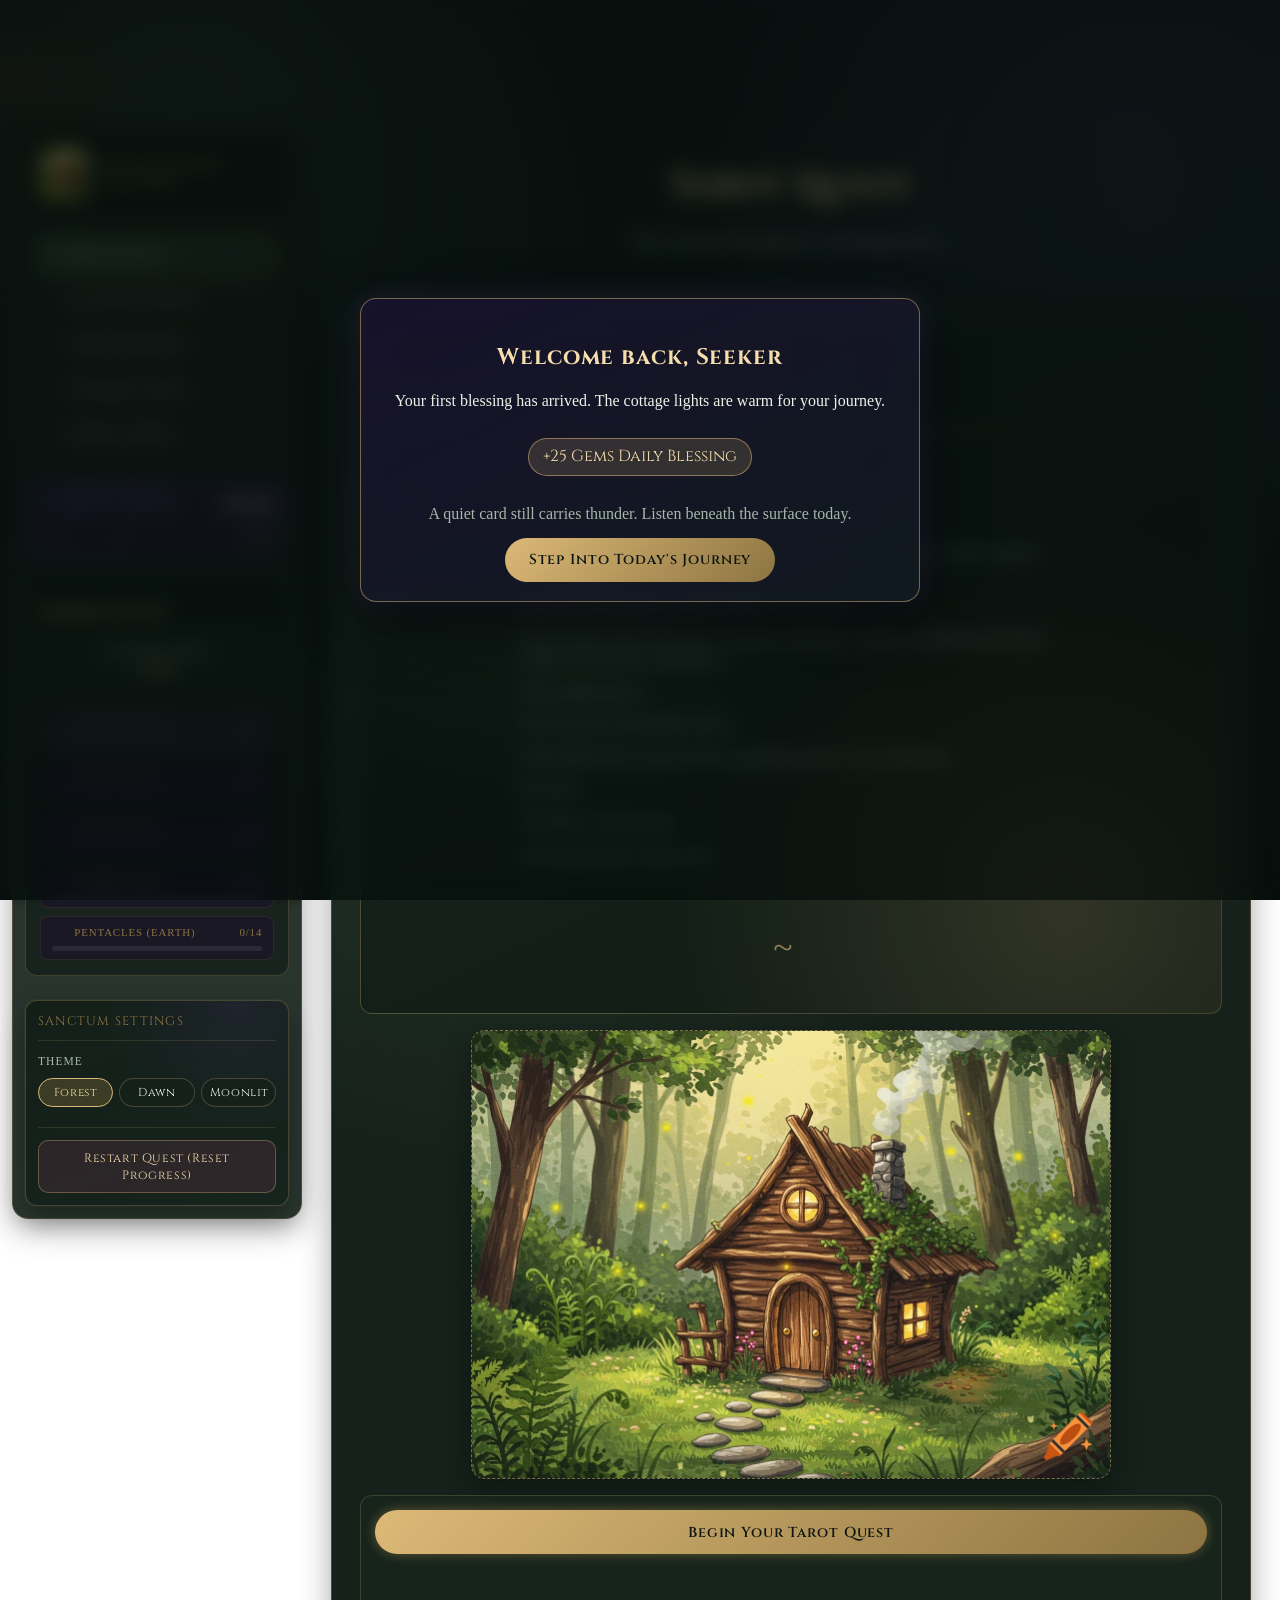
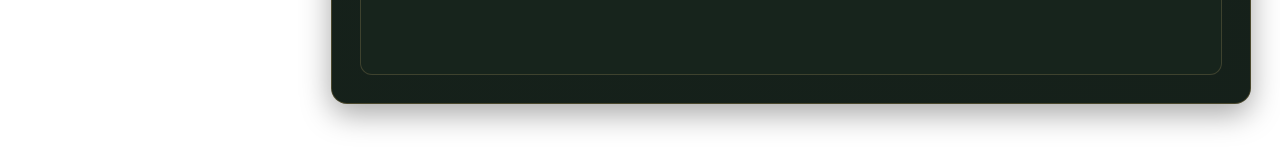
==== commit 3d94fea3: "Refine lesson navigation flow and polish cottage letter UI" ====
--- a/tarot-quest.html
+++ b/tarot-quest.html
@@ -3,7 +3,7 @@
 <head>
   <meta charset="UTF-8">
   <meta name="viewport" content="width=device-width, initial-scale=1.0">
-  <title>Tarot Quest — Learn One Card at a Time</title>
+  <title>Tarot Quest: Learn One Card at a Time</title>
   <link rel="preconnect" href="https://fonts.googleapis.com">
   <link rel="preconnect" href="https://fonts.gstatic.com" crossorigin>
   <link href="https://fonts.googleapis.com/css2?family=Cinzel:wght@400;600;700&family=Crimson+Pro:ital,wght@0,400;0,600;1,400&display=swap" rel="stylesheet">
@@ -122,7 +122,7 @@
     <!-- ═══ LEFT SIDEBAR ═══ -->
     <aside class="sidebar" id="sidebar">
       <div class="cottage-brand">
-        <img class="cottage-logo" src="whimsical%20cottage.jpeg" alt="Whimsical cottage logo">
+        <img class="cottage-logo" src="assets/images/whimsical-cottage.jpeg" alt="Whimsical cottage logo">
         <div class="sidebar-title cottage-name">The Alchemy Cottage</div>
       </div>
 
--- a/assets/css/main.css
+++ b/assets/css/main.css
@@ -33,6 +33,12 @@
       --theme-base-start: #0f1612;
       --theme-base-mid: #14211a;
       --theme-base-end: #0e1712;
+      --achievement-card-overlay-a: rgba(186, 150, 255, 0.24);
+      --achievement-card-overlay-b: rgba(215, 182, 106, 0.2);
+      --achievement-image-filter: grayscale(1) sepia(1) hue-rotate(220deg) saturate(2.55) contrast(1.04) brightness(0.93);
+      --achievement-image-filter-hover: grayscale(1) sepia(1) hue-rotate(220deg) saturate(2.85) contrast(1.07) brightness(1.01);
+      --achievement-image-filter-locked: grayscale(1) sepia(1) hue-rotate(220deg) saturate(1.8) contrast(0.99) brightness(0.77);
+      --achievement-image-filter-unlocked: grayscale(1) sepia(1) hue-rotate(220deg) saturate(2.8) contrast(1.06) brightness(0.99);
     }
 
     * {
@@ -81,6 +87,12 @@
       --theme-base-start: #0f1612;
       --theme-base-mid: #14211a;
       --theme-base-end: #0e1712;
+      --achievement-card-overlay-a: rgba(173, 148, 241, 0.2);
+      --achievement-card-overlay-b: rgba(210, 177, 103, 0.17);
+      --achievement-image-filter: grayscale(1) sepia(1) hue-rotate(224deg) saturate(2.45) contrast(1.04) brightness(0.92);
+      --achievement-image-filter-hover: grayscale(1) sepia(1) hue-rotate(224deg) saturate(2.75) contrast(1.07) brightness(1);
+      --achievement-image-filter-locked: grayscale(1) sepia(1) hue-rotate(224deg) saturate(1.72) contrast(0.99) brightness(0.76);
+      --achievement-image-filter-unlocked: grayscale(1) sepia(1) hue-rotate(224deg) saturate(2.7) contrast(1.06) brightness(0.98);
     }
 
     body[data-theme="dawn"] {
@@ -104,6 +116,12 @@
       --theme-base-start: #26120f;
       --theme-base-mid: #4a241e;
       --theme-base-end: #22110f;
+      --achievement-card-overlay-a: rgba(199, 165, 255, 0.28);
+      --achievement-card-overlay-b: rgba(236, 187, 103, 0.22);
+      --achievement-image-filter: grayscale(1) sepia(1) hue-rotate(218deg) saturate(2.75) contrast(1.05) brightness(0.95);
+      --achievement-image-filter-hover: grayscale(1) sepia(1) hue-rotate(218deg) saturate(3.1) contrast(1.08) brightness(1.03);
+      --achievement-image-filter-locked: grayscale(1) sepia(1) hue-rotate(218deg) saturate(1.95) contrast(1) brightness(0.79);
+      --achievement-image-filter-unlocked: grayscale(1) sepia(1) hue-rotate(218deg) saturate(3.05) contrast(1.07) brightness(1.01);
     }
 
     body[data-theme="moonlit"] {
@@ -127,6 +145,12 @@
       --theme-base-start: #0c1020;
       --theme-base-mid: #151c37;
       --theme-base-end: #0b1022;
+      --achievement-card-overlay-a: rgba(188, 171, 255, 0.24);
+      --achievement-card-overlay-b: rgba(208, 186, 132, 0.19);
+      --achievement-image-filter: grayscale(1) sepia(1) hue-rotate(232deg) saturate(2.35) contrast(1.06) brightness(0.93);
+      --achievement-image-filter-hover: grayscale(1) sepia(1) hue-rotate(232deg) saturate(2.7) contrast(1.09) brightness(1.01);
+      --achievement-image-filter-locked: grayscale(1) sepia(1) hue-rotate(232deg) saturate(1.62) contrast(1) brightness(0.77);
+      --achievement-image-filter-unlocked: grayscale(1) sepia(1) hue-rotate(232deg) saturate(2.65) contrast(1.08) brightness(0.99);
     }
 
     .fireflies span {
@@ -912,13 +936,35 @@
       display: none;
     }
 
-    .compare-select-grid {
-      display: grid;
-      grid-template-columns: repeat(2, minmax(0, 1fr));
-      gap: 0.45rem;
-    }
-
-    .compare-select-grid label {
+    .compare-shell {
+      max-width: 900px;
+      margin: 0 auto;
+      padding: 1.75rem;
+      display: flex;
+      flex-direction: column;
+      gap: 1.25rem;
+    }
+
+    .compare-header-bar {
+      display: flex;
+      justify-content: center;
+      align-items: center;
+      gap: 1rem;
+      flex-wrap: wrap;
+    }
+
+    .compare-header-bar .phase-title {
+      margin-bottom: 0;
+      text-align: center;
+    }
+
+    .compare-card-picker {
+      width: min(240px, 70vw);
+      margin: 0 auto 0.55rem;
+      text-align: left;
+    }
+
+    .compare-card-picker label {
       display: block;
       color: var(--text-dim);
       text-transform: uppercase;
@@ -927,8 +973,8 @@
       margin-bottom: 0.18rem;
     }
 
-    .compare-select-grid select {
-      width: min(100%, 240px);
+    .compare-card-picker select {
+      width: 100%;
       border-radius: 8px;
       border: 1px solid rgba(220, 185, 119, 0.26);
       background: rgba(17, 26, 20, 0.92);
@@ -938,11 +984,24 @@
       font-family: 'Crimson Pro', serif;
     }
 
+    .compare-display-area {
+      padding: 40px;
+      min-height: 0;
+      display: flex;
+      flex-direction: column;
+      align-items: center;
+      gap: 1rem;
+      border-radius: 12px;
+      background: rgba(18, 28, 22, 0.52);
+      border: 1px solid rgba(220, 185, 119, 0.14);
+    }
+
     .compare-images {
       display: flex;
       flex-wrap: wrap;
       justify-content: center;
-      gap: 0.56rem;
+      gap: 40px;
+      width: 100%;
     }
 
     .compare-card {
@@ -953,6 +1012,17 @@
       width: min(240px, 70vw);
       flex: 0 0 auto;
       text-align: center;
+    }
+
+    .compare-card-label {
+      text-align: center;
+      font-weight: 500;
+      margin-bottom: 0.5rem;
+      color: var(--gold-bright);
+      font-family: 'Cinzel', serif;
+      font-size: 0.72rem;
+      letter-spacing: 0.04em;
+      text-transform: uppercase;
     }
 
     .compare-card img {
@@ -964,6 +1034,128 @@
       object-fit: cover;
       display: block;
       margin: 0 auto 0.24rem;
+    }
+
+    .compare-reset-wrap {
+      width: 100%;
+      margin-top: 0.35rem;
+      margin-bottom: 0;
+      justify-content: center;
+    }
+
+    .compare-details {
+      display: flex;
+      flex-direction: column;
+      gap: 1rem;
+      margin-top: 0.75rem;
+    }
+
+    .compare-section-heading {
+      font-family: 'Cinzel', serif;
+      font-size: 1.15rem;
+      color: #fff4d5;
+      margin-bottom: 0.5rem;
+      letter-spacing: 0.08em;
+      text-transform: uppercase;
+    }
+
+    .compare-table {
+      display: flex;
+      flex-direction: column;
+      gap: 0.6rem;
+    }
+
+    .compare-table-row {
+      display: grid;
+      grid-template-columns: minmax(84px, 0.8fr) minmax(0, 1.6fr) minmax(0, 1.6fr);
+      gap: 0.75rem;
+      align-items: start;
+      padding: 1rem;
+      background: rgba(28, 21, 41, 0.4);
+      border-left: 3px solid var(--gold);
+      border-radius: 0 8px 8px 0;
+    }
+
+    .compare-table-head {
+      background: rgba(49, 36, 71, 0.45);
+      border-left-color: var(--gold-bright);
+    }
+
+    .compare-cell {
+      min-width: 0;
+    }
+
+    .compare-cell-label {
+      color: var(--gold-dim);
+      font-family: 'Cinzel', serif;
+      font-size: 0.85rem;
+      text-transform: uppercase;
+      letter-spacing: 0.08em;
+      font-weight: 600;
+      line-height: 1.35;
+    }
+
+    .compare-cell-card {
+      color: var(--gold-bright);
+      font-family: 'Cinzel', serif;
+      font-size: 0.85rem;
+      letter-spacing: 0.05em;
+      line-height: 1.35;
+    }
+
+    .compare-cell-value {
+      color: #cfded2;
+      font-size: 0.95rem;
+      line-height: 1.55;
+      padding: 0.35rem 0;
+    }
+
+    .compare-cell-value strong {
+      color: var(--gold-bright);
+      font-family: 'Cinzel', serif;
+      letter-spacing: 0.04em;
+    }
+
+    .compare-keyword-stack {
+      display: flex;
+      flex-direction: column;
+      gap: 0.22rem;
+    }
+
+    .compare-cell-value + .compare-cell-value {
+      border-left: 1px solid rgba(220, 185, 119, 0.15);
+      padding-left: 0.75rem;
+    }
+
+    .compare-shared-block {
+      color: #caefcd;
+      font-size: 0.95rem;
+      line-height: 1.45;
+      background: rgba(35, 63, 41, 0.35);
+      border: 1px solid rgba(154, 208, 162, 0.25);
+      border-radius: 8px;
+      padding: 0.75rem 1rem;
+    }
+
+    .compare-prompt-section {
+      color: #cfded2;
+      font-size: 1rem;
+      line-height: 1.6;
+      background: rgba(107, 76, 154, 0.08);
+      border: 1px dashed rgba(220, 185, 119, 0.3);
+      border-radius: 8px;
+      padding: 1rem;
+      margin-top: 0.5rem;
+    }
+
+    .compare-prompt-section p {
+      margin: 0.35rem 0;
+    }
+
+    .compare-prompt-section p:first-child {
+      margin-top: 0;
+      font-weight: 600;
+      color: var(--gold-bright);
     }
 
     .compare-card-name {
@@ -1209,13 +1401,49 @@
       color: var(--gold-bright);
       line-height: 1.25;
       margin-bottom: 0.5rem;
+      text-align: left;
     }
 
     .home-portal-copy {
       color: var(--text-dim);
       font-size: 0.96rem;
-      line-height: 1.55;
+      line-height: 1.35;
+      text-align: left;
       max-width: 62ch;
+      margin-bottom: 0.6rem;
+    }
+
+    .letter-header {
+      border-bottom: 2px solid rgba(220, 185, 119, 0.4);
+      padding-bottom: 1rem;
+      margin-bottom: 1.5rem;
+      text-align: left;
+    }
+
+    .letter-body {
+      padding: 0.5rem 0;
+      position: relative;
+    }
+
+    .letter-body::before {
+      content: '';
+      position: absolute;
+      left: -1.5rem;
+      top: 0;
+      bottom: 0;
+      width: 2px;
+      background: linear-gradient(180deg, rgba(220, 185, 119, 0.3) 0%, transparent 30%, transparent 70%, rgba(220, 185, 119, 0.3) 100%);
+      pointer-events: none;
+    }
+
+    .letter-seal {
+      text-align: center;
+      font-size: 2.5rem;
+      color: rgba(220, 185, 119, 0.6);
+      margin-top: 2rem;
+      margin-bottom: 1rem;
+      font-family: 'Cinzel', serif;
+      letter-spacing: 1rem;
     }
 
     .home-portal-logo-wrap {
@@ -1913,6 +2141,48 @@
     }
 
     @media (max-width: 600px) {
+      .compare-shell {
+        padding: 1.15rem;
+      }
+
+      .compare-header-bar {
+        align-items: center;
+      }
+
+      .compare-header-bar .phase-title {
+        text-align: center;
+      }
+
+      .compare-display-area {
+        padding: 24px 16px;
+      }
+
+      .compare-images {
+        gap: 22px;
+      }
+
+      .compare-card-picker,
+      .compare-card,
+      .compare-card img {
+        width: min(240px, 72vw);
+      }
+
+      .compare-table-row {
+        grid-template-columns: minmax(72px, 0.8fr) minmax(0, 1.6fr) minmax(0, 1.6fr);
+        gap: 0.45rem;
+        padding: 0.7rem;
+      }
+
+      .compare-cell-label,
+      .compare-cell-card {
+        font-size: 0.76rem;
+      }
+
+      .compare-cell-value {
+        font-size: 0.86rem;
+        line-height: 1.45;
+      }
+
       .chest-vault-gem-grid {
         grid-template-columns: repeat(2, minmax(85px, 1fr));
         gap: 0.55rem;
@@ -1981,6 +2251,9 @@
     .achievement-card {
       position: relative;
       width: 192px;
+      display: flex;
+      flex-direction: column;
+      align-items: center;
       transition: all 0.3s cubic-bezier(0.34, 1.2, 0.64, 1);
       animation: cardFadeInUp 0.6s ease-out backwards;
       animation-delay: calc(var(--card-index, 0) * 0.07s + 0.35s);
@@ -1990,10 +2263,11 @@
       position: relative;
       width: 192px;
       height: 307px;
-      border-radius: 15px;
+      border-radius: 15px 15px 0 0;
       overflow: hidden;
-      background: radial-gradient(circle at 50% 28%, rgba(201, 168, 76, 0.08), transparent 28%), linear-gradient(180deg, #18204a 0%, #141a3a 58%, #101632 100%);
-      border: 1px solid rgba(201, 168, 76, 0.96);
+      background: radial-gradient(circle at 50% 28%, rgba(166, 136, 255, 0.13), transparent 28%), radial-gradient(circle at 72% 24%, rgba(220, 188, 118, 0.08), transparent 30%), linear-gradient(180deg, #18204a 0%, #141a3a 58%, #101632 100%);
+      border: 1px solid rgba(202, 170, 255, 0.85);
+      border-bottom: none;
       box-shadow: 0 0 22px rgba(9, 12, 31, 0.82), 0 12px 28px rgba(0, 0, 0, 0.5);
       isolation: isolate;
     }
@@ -2002,8 +2276,9 @@
       content: '';
       position: absolute;
       inset: 6px;
-      border-radius: 11px;
-      border: 1px solid rgba(201, 168, 76, 0.62);
+      border-radius: 11px 11px 0 0;
+      border: 1px solid rgba(220, 191, 125, 0.58);
+      border-bottom: none;
       pointer-events: none;
       z-index: 2;
     }
@@ -2032,8 +2307,8 @@
       width: 100%;
       height: 100%;
       display: grid;
-      grid-template-rows: minmax(0, 1fr) auto;
-      align-items: end;
+      grid-template-rows: 1fr;
+      align-items: stretch;
       justify-items: center;
       z-index: 3;
     }
@@ -2069,8 +2344,8 @@
       width: 4px;
       height: 4px;
       border-radius: 50%;
-      background: rgba(201, 168, 76, 0.85);
-      box-shadow: 0 0 6px rgba(201, 168, 76, 0.18);
+      background: rgba(228, 197, 125, 0.9);
+      box-shadow: 0 0 6px rgba(228, 197, 125, 0.22);
     }
 
     .edge-moons {
@@ -2078,7 +2353,7 @@
       font-size: 12px;
       letter-spacing: 0.42em;
       text-indent: 0.42em;
-      color: rgba(201, 168, 76, 0.92);
+      color: rgba(232, 203, 137, 0.94);
     }
 
     .frame-side-dots {
@@ -2099,8 +2374,8 @@
       width: 4px;
       height: 4px;
       border-radius: 50%;
-      background: rgba(201, 168, 76, 0.88);
-      box-shadow: 0 0 5px rgba(201, 168, 76, 0.18);
+      background: rgba(228, 197, 125, 0.9);
+      box-shadow: 0 0 5px rgba(228, 197, 125, 0.22);
     }
 
     .achievement-starfield {
@@ -2113,7 +2388,7 @@
     .star-dot,
     .star-glyph {
       position: absolute;
-      color: rgba(201, 168, 76, 0.82);
+      color: rgba(232, 204, 143, 0.86);
       transform: translate(-50%, -50%);
       animation: starTwinkle 4.8s ease-in-out infinite;
     }
@@ -2125,13 +2400,41 @@
 
     .achievement-illustration {
       position: relative;
-      width: 122px;
-      height: 146px;
-      margin-bottom: 26px;
+      width: calc(100% - 12px);
+      height: calc(100% - 12px);
+      margin: 6px;
+      align-self: stretch;
+      justify-self: stretch;
       z-index: 6;
       display: grid;
       place-items: center;
+      overflow: hidden;
+      border-radius: 10px;
+      border: 1px solid rgba(221, 190, 122, 0.52);
+      box-shadow: inset 0 0 0 1px rgba(166, 136, 255, 0.22), inset 0 0 24px rgba(15, 22, 56, 0.55);
       transition: filter 0.3s cubic-bezier(0.34, 1.2, 0.64, 1);
+    }
+
+    .achievement-illustration::before {
+      content: '';
+      position: absolute;
+      inset: 7px;
+      border: 1px solid rgba(204, 172, 255, 0.66);
+      border-radius: 8px;
+      pointer-events: none;
+      z-index: 2;
+    }
+
+    .achievement-illustration::after {
+      content: '';
+      position: absolute;
+      inset: 0;
+      background:
+        radial-gradient(circle at 12% 10%, var(--achievement-card-overlay-a) 0%, transparent 18%),
+        radial-gradient(circle at 88% 88%, var(--achievement-card-overlay-b) 0%, transparent 22%),
+        linear-gradient(180deg, rgba(9, 14, 41, 0.12) 0%, rgba(9, 14, 41, 0.42) 100%);
+      pointer-events: none;
+      z-index: 1;
     }
 
     .achievement-sigil {
@@ -2140,30 +2443,116 @@
       display: block;
     }
 
+    .achievement-card-image {
+      position: absolute;
+      inset: 0;
+      width: 100%;
+      height: 100%;
+      object-fit: cover;
+      object-position: center;
+      display: block;
+      filter: var(--achievement-image-filter);
+      transform: none;
+      transition: transform 0.35s ease, filter 0.35s ease;
+      z-index: 0;
+    }
+
+    .card-ornament {
+      position: absolute;
+      left: 50%;
+      transform: translateX(-50%);
+      font-family: 'Cinzel', serif;
+      font-size: 10px;
+      letter-spacing: 0.28em;
+      text-indent: 0.28em;
+      color: rgba(227, 209, 151, 0.95);
+      text-shadow: 0 0 8px rgba(8, 12, 32, 0.85);
+      pointer-events: none;
+      z-index: 3;
+    }
+
+    .card-ornament-top {
+      top: 8px;
+    }
+
+    .card-ornament-bottom {
+      bottom: 8px;
+    }
+
     .achievement-label {
       position: relative;
-      width: 100%;
-      min-height: 58px;
-      border-top: 1px solid rgba(201, 168, 76, 0.58);
+      width: calc(100% - 12px);
+      min-height: 54px;
+      margin-top: 0;
+      margin-left: 6px;
+      margin-right: 6px;
       display: grid;
       place-items: center;
       padding: 8px 12px 10px;
       gap: 4px;
       z-index: 6;
-      background: linear-gradient(180deg, rgba(20, 26, 58, 0.74), rgba(12, 16, 37, 0.96));
+      background: linear-gradient(180deg, rgba(14, 20, 47, 0.9), rgba(9, 14, 35, 0.96));
+      border: 1px solid rgba(194, 164, 255, 0.88);
+      border-top: 1px solid rgba(218, 187, 116, 0.9);
+      border-radius: 0 0 15px 15px;
+      box-shadow: 0 8px 20px rgba(4, 8, 24, 0.45);
+    }
+
+    .achievement-label::before,
+    .achievement-label::after {
+      content: '';
+      width: calc(100% - 14px);
+      height: 6px;
+      background: radial-gradient(circle, rgba(220, 190, 120, 0.9) 2px, transparent 2.4px) center / 27px 6px repeat-x;
+      opacity: 0.9;
+      pointer-events: none;
+    }
+
+    .achievement-label::before {
+      margin-top: 2px;
+    }
+
+    .achievement-label::after {
+      margin-bottom: 2px;
     }
 
     .achievement-name {
       margin: 0;
       font-family: 'Cinzel', serif;
       font-size: 10px;
-      color: #c9a84c;
+      color: #e8d6a3;
       text-transform: uppercase;
-      letter-spacing: 0.45em;
-      text-indent: 0.45em;
+      letter-spacing: 0.42em;
+      text-indent: 0.42em;
       text-align: center;
       line-height: 1.25;
-    }
+      text-shadow: 0 0 10px rgba(166, 136, 255, 0.3), 0 0 8px rgba(220, 190, 120, 0.24);
+    }
+
+    .achievement-hover-sparkles {
+      position: absolute;
+      inset: 0;
+      pointer-events: none;
+      z-index: 3;
+      opacity: 0;
+      transition: opacity 0.22s ease;
+    }
+
+    .achievement-hover-sparkles span {
+      position: absolute;
+      width: 6px;
+      height: 6px;
+      border-radius: 50%;
+      background: radial-gradient(circle, rgba(255, 246, 214, 0.95) 0%, rgba(255, 214, 122, 0.45) 55%, transparent 100%);
+      box-shadow: 0 0 12px rgba(255, 209, 118, 0.65);
+      opacity: 0;
+    }
+
+    .achievement-hover-sparkles span:nth-child(1) { top: 16%; left: 18%; }
+    .achievement-hover-sparkles span:nth-child(2) { top: 22%; right: 20%; }
+    .achievement-hover-sparkles span:nth-child(3) { top: 46%; left: 50%; }
+    .achievement-hover-sparkles span:nth-child(4) { bottom: 22%; left: 24%; }
+    .achievement-hover-sparkles span:nth-child(5) { bottom: 18%; right: 22%; }
 
     .achievement-tooltip {
       position: absolute;
@@ -2192,57 +2581,125 @@
       top: 9px;
       right: 10px;
       font-size: 12px;
-      color: #c9a84c;
-      text-shadow: 0 0 8px rgba(201, 168, 76, 0.55);
+      color: #eddcaf;
+      text-shadow: 0 0 8px rgba(166, 136, 255, 0.45), 0 0 8px rgba(220, 190, 120, 0.38);
       z-index: 7;
       pointer-events: none;
     }
 
+    .achievement-locked-badge {
+      position: absolute;
+      left: 50%;
+      top: 50%;
+      transform: translate(-50%, -50%);
+      width: 54px;
+      height: 54px;
+      display: grid;
+      place-items: center;
+      font-size: 24px;
+      line-height: 1;
+      color: rgba(240, 222, 176, 0.95);
+      background: radial-gradient(circle at 30% 30%, rgba(183, 154, 255, 0.72), rgba(69, 46, 122, 0.92));
+      border: 1px solid rgba(224, 194, 126, 0.8);
+      border-radius: 999px;
+      box-shadow: 0 0 14px rgba(166, 136, 255, 0.45), 0 0 12px rgba(220, 190, 120, 0.28), 0 8px 20px rgba(0, 0, 0, 0.45);
+      text-shadow: 0 0 10px rgba(233, 206, 141, 0.5);
+      backdrop-filter: blur(1px);
+      z-index: 9;
+      pointer-events: none;
+    }
+
+    .achievement-card.locked .achievement-illustration::after {
+      background:
+        linear-gradient(180deg, rgba(10, 12, 27, 0.2) 0%, rgba(8, 10, 24, 0.36) 100%),
+        radial-gradient(circle at 12% 10%, var(--achievement-card-overlay-a) 0%, transparent 18%),
+        radial-gradient(circle at 88% 88%, var(--achievement-card-overlay-b) 0%, transparent 22%),
+        linear-gradient(180deg, rgba(9, 14, 41, 0.16) 0%, rgba(9, 14, 41, 0.5) 100%);
+    }
+
     .achievement-card:hover {
-      transform: translateY(-6px) scale(1.04);
+      transform: translateY(-7px) scale(1.03);
     }
 
     .achievement-card:hover .achievement-back {
-      box-shadow: 0 0 35px rgba(201, 168, 76, 0.2), 0 14px 40px rgba(0, 0, 0, 0.7);
+      animation: selectedCardHover 0.5s cubic-bezier(0.22, 1, 0.36, 1) 1;
+      box-shadow: 0 0 28px rgba(166, 136, 255, 0.2), 0 0 22px rgba(220, 190, 120, 0.16), 0 14px 40px rgba(0, 0, 0, 0.7);
     }
 
     .achievement-card:hover .achievement-illustration {
-      filter: brightness(1.12) drop-shadow(0 0 8px rgba(201, 168, 76, 0.45));
-    }
+      filter: brightness(1.12) drop-shadow(0 0 8px rgba(166, 136, 255, 0.35)) drop-shadow(0 0 6px rgba(220, 190, 120, 0.28));
+    }
+
+    .achievement-card:hover .achievement-card-image {
+      transform: scale(1.02);
+      filter: var(--achievement-image-filter-hover);
+    }
+
+    .achievement-card:hover .achievement-hover-sparkles,
+    .achievement-back:hover .achievement-hover-sparkles {
+      opacity: 1;
+    }
+
+    .achievement-card:hover .achievement-hover-sparkles span,
+    .achievement-back:hover .achievement-hover-sparkles span {
+      animation: hoverSparklePop 0.95s ease-out infinite;
+    }
+
+    .achievement-card:hover .achievement-hover-sparkles span:nth-child(2) { animation-delay: 0.08s; }
+    .achievement-card:hover .achievement-hover-sparkles span:nth-child(3) { animation-delay: 0.16s; }
+    .achievement-card:hover .achievement-hover-sparkles span:nth-child(4) { animation-delay: 0.24s; }
+    .achievement-card:hover .achievement-hover-sparkles span:nth-child(5) { animation-delay: 0.32s; }
 
     .achievement-card:hover .achievement-tooltip {
       opacity: 1;
     }
 
     .achievement-card.unlocked .achievement-back {
-      border-color: rgba(201, 168, 76, 1);
-      box-shadow: 0 0 28px rgba(201, 168, 76, 0.14), 0 12px 30px rgba(0, 0, 0, 0.58);
+      border-color: rgba(224, 194, 126, 0.95);
+      box-shadow: 0 0 22px rgba(166, 136, 255, 0.14), 0 0 18px rgba(224, 194, 126, 0.18), 0 12px 30px rgba(0, 0, 0, 0.58);
     }
 
     .achievement-card.unlocked .achievement-back::before {
-      border-color: rgba(201, 168, 76, 0.74);
+      border-color: rgba(203, 175, 255, 0.72);
     }
 
     .achievement-card.unlocked .achievement-illustration {
-      filter: drop-shadow(0 0 8px rgba(201, 168, 76, 0.34));
+      filter: drop-shadow(0 0 8px rgba(166, 136, 255, 0.26)) drop-shadow(0 0 7px rgba(224, 194, 126, 0.28));
+    }
+
+    .achievement-card.locked .achievement-card-image {
+      filter: var(--achievement-image-filter-locked);
+    }
+
+    .achievement-card.unlocked .achievement-card-image {
+      filter: var(--achievement-image-filter-unlocked);
+    }
+
+    .achievement-card.unlocked .achievement-illustration::before {
+      border-color: rgba(226, 198, 130, 0.9);
+      box-shadow: inset 0 0 12px rgba(195, 170, 255, 0.22);
     }
 
     .achievement-card.unlocked .edge-dot,
     .achievement-card.unlocked .frame-side-dots span,
     .achievement-card.unlocked .star-dot,
     .achievement-card.unlocked .star-glyph {
-      color: rgba(201, 168, 76, 0.96);
-      background-color: rgba(201, 168, 76, 0.96);
+      color: rgba(233, 206, 141, 0.96);
+      background-color: rgba(233, 206, 141, 0.96);
     }
 
     .achievement-card.unlocked .edge-moons,
     .achievement-card.unlocked .achievement-name,
     .achievement-card.unlocked .achievement-unlocked-badge {
-      color: #c9a84c;
+      color: #f0deb0;
     }
 
     .achievement-card.unlocked .achievement-name {
-      text-shadow: 0 0 10px rgba(201, 168, 76, 0.28);
+      text-shadow: 0 0 10px rgba(166, 136, 255, 0.24), 0 0 8px rgba(228, 198, 126, 0.3);
+    }
+
+    .achievement-card.unlocked:hover .achievement-name {
+      text-shadow: 0 0 14px rgba(206, 182, 255, 0.44), 0 0 12px rgba(242, 214, 149, 0.5);
     }
 
     .achievement-card.unlocked .achievement-back-inner::after {
@@ -2307,6 +2764,33 @@
       }
     }
 
+    @keyframes selectedCardHover {
+      0% {
+        transform: translateY(0) scale(1) rotate(0deg);
+      }
+      55% {
+        transform: translateY(-4px) scale(1.025) rotate(-0.3deg);
+      }
+      100% {
+        transform: translateY(0) scale(1) rotate(0deg);
+      }
+    }
+
+    @keyframes hoverSparklePop {
+      0% {
+        opacity: 0;
+        transform: translateY(4px) scale(0.5);
+      }
+      35% {
+        opacity: 1;
+        transform: translateY(0) scale(1);
+      }
+      100% {
+        opacity: 0;
+        transform: translateY(-8px) scale(0.45);
+      }
+    }
+
     @keyframes lockedCardBreath {
       0%,
       100% {
@@ -2350,21 +2834,29 @@
 
       .achievement-illustration,
       .achievement-sigil {
-        width: 82px;
-        height: 98px;
+        width: calc(100% - 10px);
+        height: calc(100% - 10px);
       }
 
       .achievement-illustration {
-        margin-bottom: 18px;
+        margin: 5px;
       }
 
       .achievement-label {
-        min-height: 46px;
+        width: calc(100% - 12px);
+        min-height: 44px;
+        margin-top: 0;
         padding: 6px 8px 8px;
+      }
+
+      .card-ornament {
+        font-size: 8px;
       }
 
       .achievement-name {
         font-size: 8px;
+        letter-spacing: 0.24em;
+        text-indent: 0.24em;
       }
 
       .edge-top {
@@ -3295,8 +3787,36 @@
       100% { transform: translateY(-56px) scale(1.12); opacity: 0; }
     }
 
-    .movie-scene { font-size: 1.08rem; line-height: 1.75; }
-    .movie-scene p { margin-bottom: 0.85rem; }
+    .movie-scene {
+      font-size: 0.98rem;
+      line-height: 1.65;
+      color: var(--text);
+      background: rgba(255, 255, 255, 0.03);
+      border: 1px solid rgba(212, 168, 83, 0.18);
+      border-radius: 12px;
+      padding: 0.95rem 1rem;
+    }
+
+    .movie-scene p {
+      margin-bottom: 0.72rem;
+      color: var(--text);
+    }
+
+    .movie-scene p:last-child {
+      margin-bottom: 0;
+    }
+
+    .movie-scene strong {
+      color: var(--gold);
+      font-family: 'Cinzel', serif;
+      font-size: 0.88rem;
+      letter-spacing: 0.02em;
+    }
+
+    .movie-scene .icon-inline svg {
+      width: 0.95rem;
+      height: 0.95rem;
+    }
 
     .quiz-question {
       margin-bottom: 1.5rem;
@@ -5136,12 +5656,19 @@
       display: flex;
       align-items: flex-start;
       gap: 0.5rem;
+      cursor: pointer;
     }
 
     .search-result-item:hover {
       background: rgba(30, 44, 36, 0.8);
       border-color: rgba(220, 185, 119, 0.35);
       transform: translateX(2px);
+    }
+
+    .search-result-item:focus-visible {
+      outline: 2px solid rgba(220, 185, 119, 0.65);
+      outline-offset: 2px;
+      border-color: rgba(220, 185, 119, 0.5);
     }
 
     .search-result-thumb {
@@ -5182,13 +5709,6 @@
       line-height: 1.3;
     }
 
-    .search-result-learn-btn {
-      align-self: center;
-      white-space: nowrap;
-      font-size: 0.68rem;
-      padding: 0.32rem 0.62rem;
-    }
-
     /* ══════════════════════════════════════════
        REVERSED CARD IMAGE
     ══════════════════════════════════════════ */
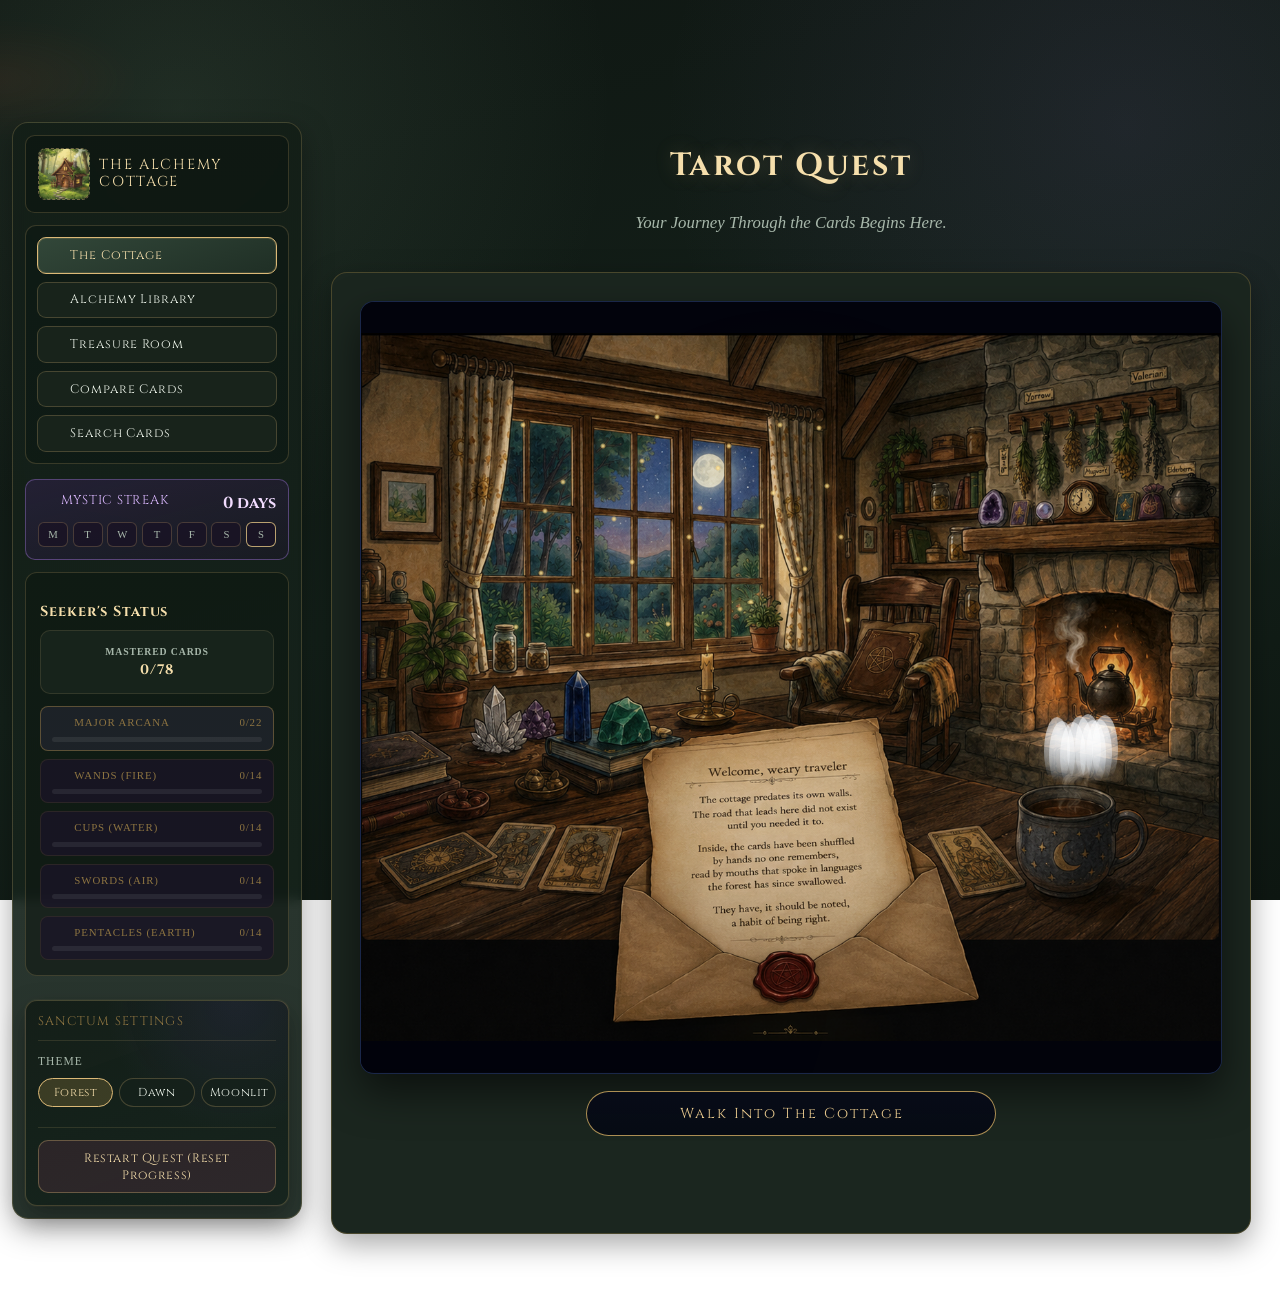
==== commit 7790bdc6: "Polish home transition timing and lesson flow fixes" ====
--- a/tarot-quest.html
+++ b/tarot-quest.html
@@ -6,7 +6,7 @@
   <title>Tarot Quest: Learn One Card at a Time</title>
   <link rel="preconnect" href="https://fonts.googleapis.com">
   <link rel="preconnect" href="https://fonts.gstatic.com" crossorigin>
-  <link href="https://fonts.googleapis.com/css2?family=Cinzel:wght@400;600;700&family=Crimson+Pro:ital,wght@0,400;0,600;1,400&display=swap" rel="stylesheet">
+  <link href="https://fonts.googleapis.com/css2?family=Cinzel:wght@400;600;700&family=Crimson+Pro:ital,wght@0,400;0,600;1,400&family=Playfair+Display:wght@400;600&display=swap" rel="stylesheet">
   <link rel="stylesheet" href="assets/css/main.css">
 </head>
 <body class="right-panel-collapsed">
@@ -58,6 +58,105 @@
   </div>
   <div class="ambient-particles" id="ambientParticles" aria-hidden="true"></div>
   <div class="fx-layer" id="fxLayer" aria-hidden="true"></div>
+
+  <div class="arcana-intro" id="arcanaIntro" aria-label="Arcana Mystica Intro Sequence">
+    <button type="button" class="intro-skip" id="introSkip">Skip Intro</button>
+
+    <div class="intro-exterior" aria-hidden="true">
+      <div class="intro-exterior-image" id="introExteriorImage"></div>
+      <div class="intro-flicker"></div>
+
+      <div class="intro-door-set">
+        <div class="intro-door-light"></div>
+        <div class="intro-door-frame">
+          <div class="intro-door-panel"></div>
+        </div>
+      </div>
+    </div>
+
+    <div class="intro-interior" aria-hidden="true">
+      <div class="interior-fireplace intro-fade-item">
+        <div class="fireplace-arch">
+          <div class="fireplace-fire">
+            <span class="fire-flame flame-a"></span>
+            <span class="fire-flame flame-b"></span>
+            <span class="fire-flame flame-c"></span>
+          </div>
+        </div>
+        <div class="fireplace-floor-glow"></div>
+      </div>
+
+      <div class="interior-window intro-fade-item">
+        <div class="window-night-sky">
+          <span class="window-star" style="top:14%; left:18%;"></span>
+          <span class="window-star" style="top:26%; left:66%;"></span>
+          <span class="window-star" style="top:48%; left:34%;"></span>
+          <span class="window-star" style="top:62%; left:74%;"></span>
+        </div>
+        <div class="window-cross window-cross-v"></div>
+        <div class="window-cross window-cross-h"></div>
+        <div class="window-moonbeam"></div>
+      </div>
+
+      <div class="interior-chair intro-fade-item">
+        <div class="chair-back"></div>
+        <div class="chair-seat"></div>
+        <div class="chair-leg left"></div>
+        <div class="chair-leg right"></div>
+      </div>
+
+      <div class="interior-table-wrap intro-fade-item">
+        <div class="interior-table">
+          <div class="table-leg left"></div>
+          <div class="table-leg right"></div>
+        </div>
+
+        <div class="table-mug">
+          <div class="mug-handle"></div>
+          <svg class="mug-steam" viewBox="0 0 80 64" aria-hidden="true">
+            <path d="M22 58 C18 40, 26 32, 22 14" />
+            <path d="M40 60 C35 44, 47 35, 42 16" />
+            <path d="M58 58 C54 41, 64 32, 60 14" />
+          </svg>
+        </div>
+
+        <div class="table-teapot">
+          <div class="teapot-lid"></div>
+          <div class="teapot-spout"></div>
+        </div>
+
+        <div class="intro-scroll" id="introScroll">
+          <div class="scroll-envelope-flap" aria-hidden="true"></div>
+          <div class="scroll-envelope-pocket" aria-hidden="true"></div>
+
+          <div class="scroll-seal" id="scrollSeal" aria-hidden="true">
+            <svg viewBox="0 0 80 80" role="img" aria-label="Wax seal">
+              <circle cx="40" cy="40" r="24" class="seal-core"></circle>
+              <path class="seal-half seal-half-left" d="M40 16 A24 24 0 0 0 40 64 Z"></path>
+              <path class="seal-half seal-half-right" d="M40 16 A24 24 0 0 1 40 64 Z"></path>
+            </svg>
+          </div>
+
+          <div class="scroll-content" id="scrollContent">
+            <h2>Welcome, weary traveler</h2>
+            <p>The cottage predates its own walls.</p>
+            <p>The road that leads here did not exist until you needed it to.</p>
+            <p>Inside, the cards have been shuffled by hands no one remembers, read by mouths that spoke in languages the forest has since swallowed.</p>
+            <p>They have, it should be noted, a habit of being right.</p>
+            <p>Every seeker arrives the same, carrying something wordless, something that hums faintly in the chest at odd hours.</p>
+            <p>The cottage knows.</p>
+            <p>It set out your chair before dawn.</p>
+            <p>It has kept the fire and has been expecting you for a very long time.</p>
+            <p>Sit down.</p>
+            <p>The deck is on the table.</p>
+            <p>You already know what to do.</p>
+          </div>
+        </div>
+
+        <button type="button" class="intro-begin" id="introBeginBtn">Begin Your Tarot Quest</button>
+      </div>
+    </div>
+  </div>
 
   <div class="seeker-intro" id="seekerIntro" aria-hidden="true">
     <div class="seeker-intro-sparkles" aria-hidden="true"></div>
@@ -213,6 +312,7 @@
   <script src="assets/js/modules/renderers/chest-renderer.js"></script>
   <script src="assets/js/modules/renderers/quiz-renderer.js"></script>
   <script src="assets/js/modules/renderers/results-renderer.js"></script>
+  <script src="assets/js/intro-sequence.js"></script>
   <script src="assets/js/app.js"></script>
 </body>
 </html>
--- a/assets/css/main.css
+++ b/assets/css/main.css
@@ -39,6 +39,20 @@
       --achievement-image-filter-hover: grayscale(1) sepia(1) hue-rotate(220deg) saturate(2.85) contrast(1.07) brightness(1.01);
       --achievement-image-filter-locked: grayscale(1) sepia(1) hue-rotate(220deg) saturate(1.8) contrast(0.99) brightness(0.77);
       --achievement-image-filter-unlocked: grayscale(1) sepia(1) hue-rotate(220deg) saturate(2.8) contrast(1.06) brightness(0.99);
+      --intro-black: #040304;
+      --intro-amber-dark: #3B1F00;
+      --intro-gold: #C9A84C;
+      --intro-amber-light: rgba(255, 140, 58, 0.6);
+      --intro-navy: #0D0D2B;
+      --intro-moon: rgba(208, 228, 255, 0.18);
+      --intro-wood: #5C3A1E;
+      --intro-parchment: #F5E6C8;
+      --intro-parchment-deep: #D4B896;
+      --intro-brown: #3B1F00;
+      --intro-seal: #8B1A1A;
+      --intro-fire-deep: #D85018;
+      --intro-fire-mid: #F08A2A;
+      --intro-fire-tip: #F8D879;
     }
 
     * {
@@ -1513,6 +1527,392 @@
       width: 100%;
     }
 
+    .reference-letter-home {
+      background: #02030a;
+      border-color: rgba(43, 68, 124, 0.35);
+      padding: 1rem 1.1rem 1.35rem;
+      display: flex;
+      flex-direction: column;
+      align-items: center;
+      justify-content: flex-start;
+    }
+
+    .reference-letter-home::before,
+    .reference-letter-home::after,
+    .reference-letter-home .home-portal-hero,
+    .reference-letter-home .letter-header,
+    .reference-letter-home .letter-body,
+    .reference-letter-home .letter-seal,
+    .reference-letter-home .smoke-wisps {
+      display: none !important;
+    }
+
+    .reference-letter-home .home-portal-logo-wrap {
+      display: none !important;
+    }
+
+    .reference-letter-home .home-letter-transition {
+      width: 100%;
+      max-width: none;
+      aspect-ratio: 857 / 768;
+      max-height: none;
+      position: relative;
+      border-radius: 14px;
+      border: 1px solid rgba(40, 62, 112, 0.6);
+      box-shadow: 0 18px 40px rgba(0, 0, 0, 0.55);
+      margin: 0 auto 0.9rem;
+      overflow: hidden;
+      background: #04050e;
+    }
+
+    .reference-letter-home .home-letter-transition::before,
+    .reference-letter-home .home-letter-transition::after {
+      content: '';
+      position: absolute;
+      inset: 0;
+      pointer-events: none;
+      z-index: 3;
+    }
+
+    .reference-letter-home .home-letter-transition::before {
+      background:
+        radial-gradient(circle at 50% 35%, rgba(255, 223, 165, 0.14), rgba(255, 223, 165, 0) 52%),
+        radial-gradient(circle at 18% 86%, rgba(22, 18, 36, 0.18), rgba(22, 18, 36, 0) 40%);
+      opacity: 0.18;
+      animation: homeAtmosFade 1.2s ease-in-out forwards;
+      animation-play-state: paused;
+    }
+
+    .reference-letter-home .home-letter-transition::after {
+      background: linear-gradient(180deg, rgba(3, 5, 12, 0.28), rgba(3, 5, 12, 0.08) 30%, rgba(3, 5, 12, 0.34));
+      mix-blend-mode: multiply;
+      opacity: 0.34;
+      animation: homeVignetteSettle 1.2s ease-in-out forwards;
+      animation-play-state: paused;
+    }
+
+    .reference-letter-home .home-scene-cottage,
+    .reference-letter-home .home-scene-letter {
+      position: absolute;
+      inset: 0;
+      width: 100%;
+      height: 100%;
+      object-fit: contain;
+      object-position: center;
+      background: #04050e;
+    }
+
+    .reference-letter-home .home-scene-cottage {
+      opacity: 1;
+      transform: scale(1);
+      transform-origin: 55% 56%;
+      animation: homeCottageFadeOut 1.2s cubic-bezier(0.2, 0.73, 0.2, 1) 0s forwards;
+      animation-play-state: paused;
+    }
+
+    .reference-letter-home .home-scene-letter {
+      opacity: 0;
+      transform: scale(1.045) translateY(8px);
+      animation: homeLetterFadeIn 1.15s cubic-bezier(0.2, 0.78, 0.2, 1) 0.15s forwards;
+      animation-play-state: paused;
+    }
+
+    .reference-letter-home .home-scene-fx {
+      position: absolute;
+      inset: 0;
+      z-index: 4;
+      pointer-events: none;
+      opacity: 0;
+      animation: homeFxReveal 1.1s ease-out 0.25s forwards;
+      animation-play-state: paused;
+    }
+
+    .reference-letter-home .home-fireflies {
+      position: absolute;
+      left: 16%;
+      right: 42%;
+      top: 7%;
+      bottom: 46%;
+    }
+
+    .reference-letter-home .home-fireflies span {
+      position: absolute;
+      width: 6px;
+      height: 6px;
+      border-radius: 50%;
+      background: radial-gradient(circle, rgba(255, 236, 162, 0.92) 0%, rgba(255, 214, 120, 0.6) 40%, rgba(255, 214, 120, 0) 78%);
+      box-shadow: 0 0 12px rgba(255, 214, 120, 0.72);
+      animation: fireflyOrbit 4.8s ease-in-out infinite, fireflyPulse 2.2s ease-in-out infinite;
+      animation-play-state: paused;
+    }
+
+    .reference-letter-home .home-fireflies span:nth-child(1) { left: 4%; top: 74%; animation-delay: -0.8s; }
+    .reference-letter-home .home-fireflies span:nth-child(2) { left: 12%; top: 42%; animation-delay: -2.4s; animation-duration: 6.3s; }
+    .reference-letter-home .home-fireflies span:nth-child(3) { left: 21%; top: 64%; animation-delay: -1.6s; animation-duration: 5.1s; }
+    .reference-letter-home .home-fireflies span:nth-child(4) { left: 28%; top: 24%; animation-delay: -3.8s; animation-duration: 6.8s; }
+    .reference-letter-home .home-fireflies span:nth-child(5) { left: 36%; top: 56%; animation-delay: -1.1s; }
+    .reference-letter-home .home-fireflies span:nth-child(6) { left: 43%; top: 16%; animation-delay: -2.7s; animation-duration: 6s; }
+    .reference-letter-home .home-fireflies span:nth-child(7) { left: 52%; top: 49%; animation-delay: -3.1s; animation-duration: 5.4s; }
+    .reference-letter-home .home-fireflies span:nth-child(8) { left: 60%; top: 30%; animation-delay: -4.2s; animation-duration: 6.1s; }
+    .reference-letter-home .home-fireflies span:nth-child(9) { left: 66%; top: 69%; animation-delay: -1.7s; animation-duration: 5.9s; }
+    .reference-letter-home .home-fireflies span:nth-child(10) { left: 72%; top: 46%; animation-delay: -3.6s; animation-duration: 6.4s; }
+    .reference-letter-home .home-fireflies span:nth-child(11) { left: 77%; top: 18%; animation-delay: -2.2s; animation-duration: 5.5s; }
+    .reference-letter-home .home-fireflies span:nth-child(12) { left: 84%; top: 58%; animation-delay: -4.4s; animation-duration: 6.7s; }
+    .reference-letter-home .home-fireflies span:nth-child(13) { left: 90%; top: 35%; animation-delay: -1.9s; animation-duration: 5.8s; }
+    .reference-letter-home .home-fireflies span:nth-child(14) { left: 96%; top: 72%; animation-delay: -2.9s; animation-duration: 6.2s; }
+    .reference-letter-home .home-fireflies span:nth-child(15) { left: 6%; top: 18%; animation-delay: -4.8s; animation-duration: 5.7s; }
+    .reference-letter-home .home-fireflies span:nth-child(16) { left: 11%; top: 59%; animation-delay: -1.4s; animation-duration: 6.4s; }
+    .reference-letter-home .home-fireflies span:nth-child(17) { left: 17%; top: 34%; animation-delay: -3.3s; animation-duration: 5.2s; }
+    .reference-letter-home .home-fireflies span:nth-child(18) { left: 24%; top: 76%; animation-delay: -2.4s; animation-duration: 6.8s; }
+    .reference-letter-home .home-fireflies span:nth-child(19) { left: 31%; top: 44%; animation-delay: -5.2s; animation-duration: 5.6s; }
+    .reference-letter-home .home-fireflies span:nth-child(20) { left: 39%; top: 28%; animation-delay: -1.8s; animation-duration: 6.1s; }
+    .reference-letter-home .home-fireflies span:nth-child(21) { left: 46%; top: 73%; animation-delay: -3.9s; animation-duration: 5.4s; }
+    .reference-letter-home .home-fireflies span:nth-child(22) { left: 55%; top: 41%; animation-delay: -2.7s; animation-duration: 6.5s; }
+    .reference-letter-home .home-fireflies span:nth-child(23) { left: 63%; top: 24%; animation-delay: -4.1s; animation-duration: 5.3s; }
+    .reference-letter-home .home-fireflies span:nth-child(24) { left: 69%; top: 67%; animation-delay: -0.9s; animation-duration: 6.2s; }
+    .reference-letter-home .home-fireflies span:nth-child(25) { left: 75%; top: 37%; animation-delay: -5.6s; animation-duration: 5.9s; }
+    .reference-letter-home .home-fireflies span:nth-child(26) { left: 82%; top: 55%; animation-delay: -2.1s; animation-duration: 6.6s; }
+    .reference-letter-home .home-fireflies span:nth-child(27) { left: 88%; top: 19%; animation-delay: -3.4s; animation-duration: 5.1s; }
+    .reference-letter-home .home-fireflies span:nth-child(28) { left: 94%; top: 49%; animation-delay: -4.5s; animation-duration: 6.3s; }
+
+    .reference-letter-home .home-kettle-smoke-fx {
+      position: absolute;
+      width: clamp(56px, 8vw, 92px);
+      height: clamp(74px, 11vw, 126px);
+      left: 82.4%;
+      bottom: 36%;
+      transform: translateX(-50%);
+      filter: drop-shadow(0 0 10px rgba(206, 226, 248, 0.24));
+      z-index: 5;
+    }
+
+    .reference-letter-home .home-kettle-smoke-fx .kettle-smoke {
+      position: absolute;
+      display: block;
+      width: 26px;
+      height: 68px;
+      border-radius: 50%;
+      background: radial-gradient(circle at 52% 24%, rgba(246, 250, 255, 0.72), rgba(220, 232, 246, 0.32) 54%, rgba(205, 222, 240, 0) 86%);
+      transform-origin: 50% 100%;
+      animation: kettleSmokeRise 2.9s ease-in-out infinite;
+      mix-blend-mode: screen;
+      filter: blur(0.6px);
+      animation-play-state: paused;
+    }
+
+    .reference-letter-home .home-letter-transition.is-transitioning::before,
+    .reference-letter-home .home-letter-transition.is-transitioning::after,
+    .reference-letter-home .home-letter-transition.is-transitioning .home-scene-cottage,
+    .reference-letter-home .home-letter-transition.is-transitioning .home-scene-letter,
+    .reference-letter-home .home-letter-transition.is-transitioning .home-scene-fx,
+    .reference-letter-home .home-letter-transition.is-transitioning .home-fireflies span,
+    .reference-letter-home .home-letter-transition.is-transitioning .home-kettle-smoke-fx .kettle-smoke {
+      animation-play-state: running;
+    }
+
+    .reference-letter-home .home-kettle-smoke-fx .wisp-a { left: 22%; bottom: 8%; animation-delay: -0.4s; }
+    .reference-letter-home .home-kettle-smoke-fx .wisp-b { left: 40%; bottom: 4%; animation-delay: -1.5s; animation-duration: 3.9s; }
+    .reference-letter-home .home-kettle-smoke-fx .wisp-c { left: 56%; bottom: 11%; animation-delay: -2.3s; animation-duration: 3.1s; }
+    .reference-letter-home .home-kettle-smoke-fx .wisp-d { left: 68%; bottom: 7%; animation-delay: -3.2s; animation-duration: 3.7s; }
+    .reference-letter-home .home-kettle-smoke-fx .wisp-e { left: 28%; bottom: 5%; animation-delay: -1.1s; animation-duration: 3.2s; }
+    .reference-letter-home .home-kettle-smoke-fx .wisp-f { left: 47%; bottom: 9%; animation-delay: -2.6s; animation-duration: 2.8s; }
+    .reference-letter-home .home-kettle-smoke-fx .wisp-g { left: 61%; bottom: 6%; animation-delay: -3.8s; animation-duration: 3.4s; }
+    .reference-letter-home .home-kettle-smoke-fx .wisp-h { left: 74%; bottom: 10%; animation-delay: -0.7s; animation-duration: 3.6s; }
+
+    .reference-letter-home .cta-after-transition {
+      opacity: 0;
+      visibility: hidden;
+      pointer-events: none;
+      transform: translateY(8px);
+      transition: opacity 0.55s ease-out, transform 0.55s ease-out, visibility 0s linear 0.55s;
+    }
+
+    .reference-letter-home .cta-after-transition.is-visible {
+      opacity: 1 !important;
+      visibility: visible !important;
+      pointer-events: auto;
+      transform: translateY(0);
+      transition: opacity 0.55s ease-out, transform 0.55s ease-out;
+    }
+
+    .reference-letter-home .walk-into-cottage-btn {
+      margin-bottom: 0.7rem;
+      border: 1px solid rgba(214, 175, 99, 0.8);
+      color: #e7c88d;
+      background: linear-gradient(180deg, rgba(7, 11, 24, 0.95), rgba(5, 9, 19, 0.95));
+      letter-spacing: 0.14em;
+      text-indent: 0.14em;
+      min-width: min(92vw, 410px);
+    }
+
+    .reference-letter-home .walk-into-cottage-btn:hover,
+    .reference-letter-home .walk-into-cottage-btn:focus-visible {
+      color: #f1d8a5;
+      border-color: #f0d090;
+      box-shadow: 0 0 20px rgba(214, 175, 99, 0.2);
+    }
+
+    .reference-letter-home.home-transition-started .walk-into-cottage-btn {
+      display: none;
+    }
+
+    .reference-letter-home .home-action-grid {
+      display: flex;
+      justify-content: center;
+      margin-top: 0.15rem;
+    }
+
+    .reference-letter-home .reference-home-cta-card {
+      background: transparent;
+      border: none;
+      min-height: 0;
+      padding: 0;
+      width: auto;
+    }
+
+    .reference-letter-home .cta-candle-btn {
+      width: auto;
+      min-width: min(92vw, 410px);
+      background: linear-gradient(180deg, rgba(5, 8, 18, 0.98), rgba(4, 7, 16, 0.98));
+      color: #dab676;
+      border: 1px solid rgba(214, 175, 99, 0.92);
+      box-shadow: 0 0 0 1px rgba(233, 206, 142, 0.2) inset;
+      font-size: 0.9rem;
+      letter-spacing: 0.28em;
+      text-indent: 0.28em;
+      padding: 0.9rem 1.8rem;
+      animation: none;
+    }
+
+    .reference-letter-home .cta-candle-btn:hover,
+    .reference-letter-home .cta-candle-btn:focus-visible {
+      color: #f1d8a5;
+      border-color: #f0d090;
+      background: linear-gradient(180deg, rgba(9, 13, 28, 1), rgba(6, 10, 22, 1));
+      box-shadow: 0 0 26px rgba(214, 175, 99, 0.2), 0 0 0 1px rgba(233, 206, 142, 0.28) inset;
+    }
+
+    @keyframes homeCottageFadeOut {
+      0% {
+        opacity: 1;
+        transform: scale(1);
+        object-position: 50% 50%;
+        filter: saturate(1.04) contrast(1.02) brightness(1);
+      }
+      35% {
+        opacity: 0.72;
+        transform: scale(1.075);
+        object-position: 52.5% 52.5%;
+        filter: saturate(0.96) contrast(1.01) brightness(0.96);
+      }
+      70% {
+        opacity: 0.24;
+        transform: scale(1.14);
+        object-position: 54.5% 54%;
+        filter: saturate(0.84) contrast(0.98) brightness(0.88);
+      }
+      100% {
+        opacity: 0;
+        transform: scale(1.2);
+        object-position: 56% 55%;
+        filter: saturate(0.76) contrast(0.94) brightness(0.78);
+      }
+    }
+
+    @keyframes homeLetterFadeIn {
+      0% {
+        opacity: 0;
+        transform: scale(1.045) translateY(8px);
+        filter: saturate(0.74) contrast(0.94) brightness(0.76) blur(1.2px);
+      }
+      30% {
+        opacity: 0.28;
+        transform: scale(1.026) translateY(5px);
+        filter: saturate(0.82) contrast(0.97) brightness(0.84) blur(0.8px);
+      }
+      68% {
+        opacity: 0.74;
+        transform: scale(1.01) translateY(2px);
+        filter: saturate(0.92) contrast(1) brightness(0.92) blur(0.35px);
+      }
+      100% {
+        opacity: 1;
+        transform: scale(1) translateY(0);
+        filter: saturate(1) contrast(1.02) brightness(1) blur(0);
+      }
+    }
+
+    @keyframes homeAtmosFade {
+      0% { opacity: 0.08; }
+      45% { opacity: 0.22; }
+      100% { opacity: 0.12; }
+    }
+
+    @keyframes homeVignetteSettle {
+      0% { opacity: 0.42; }
+      100% { opacity: 0.28; }
+    }
+
+    @keyframes homeFxReveal {
+      0% { opacity: 0; }
+      75% { opacity: 0; }
+      100% { opacity: 1; }
+    }
+
+    @keyframes fireflyOrbit {
+      0% {
+        opacity: 0.2;
+        transform: translate3d(0, 0, 0) scale(0.85);
+      }
+      30% {
+        opacity: 0.85;
+        transform: translate3d(5px, -8px, 0) scale(1);
+      }
+      65% {
+        opacity: 0.55;
+        transform: translate3d(-6px, -16px, 0) scale(0.92);
+      }
+      100% {
+        opacity: 0.24;
+        transform: translate3d(3px, -24px, 0) scale(0.82);
+      }
+    }
+
+    @keyframes fireflyPulse {
+      0%, 100% { opacity: 0.24; filter: brightness(0.88); }
+      50% { opacity: 1; filter: brightness(1.4); }
+    }
+
+    @keyframes kettleSmokeRise {
+      0% {
+        opacity: 0;
+        transform: translate3d(0, 0, 0) scale(0.72, 0.6) rotate(1deg);
+      }
+      24% {
+        opacity: 0.68;
+      }
+      100% {
+        opacity: 0;
+        transform: translate3d(12px, -72px, 0) scale(1.22, 1.52) rotate(-8deg);
+      }
+    }
+
+    @media (prefers-reduced-motion: reduce) {
+      .reference-letter-home .home-scene-fx,
+      .reference-letter-home .home-fireflies span,
+      .reference-letter-home .home-kettle-smoke-fx .kettle-smoke {
+        animation: none !important;
+      }
+
+      .reference-letter-home .home-scene-fx {
+        opacity: 1;
+      }
+    }
+
+    .arcana-intro .intro-door-set {
+      display: none !important;
+    }
+
     .cta-candle-btn {
       animation: candleFlicker 1.5s ease-in-out infinite;
       box-shadow: 0 0 12px rgba(212, 168, 83, 0.4);
@@ -2448,9 +2848,10 @@
       inset: 0;
       width: 100%;
       height: 100%;
-      object-fit: cover;
+      object-fit: contain;
       object-position: center;
       display: block;
+      background: radial-gradient(circle at 50% 22%, rgba(235, 224, 190, 0.1), rgba(22, 16, 36, 0.72));
       filter: var(--achievement-image-filter);
       transform: none;
       transition: transform 0.35s ease, filter 0.35s ease;
@@ -2876,13 +3277,14 @@
     .app {
       width: 100%;
       max-width: none;
-      padding: var(--space-5) var(--space-4) 3rem;
+      padding: 0 var(--space-4) 3rem;
       min-width: 0;
     }
 
     header {
       text-align: center;
-      margin-bottom: 1.5rem;
+      margin: 0 0 0.4rem;
+      padding-left: 0;
     }
 
     header h1 {
@@ -2896,8 +3298,12 @@
     header .subtitle {
       color: var(--text-dim);
       font-style: italic;
-      margin-top: 0.35rem;
+      margin-top: 0.25rem;
       font-size: 1.05rem;
+    }
+
+    .seeker-intro {
+      display: none !important;
     }
 
     .hud {
@@ -3030,7 +3436,8 @@
       box-shadow: 0 0 24px rgba(220,185,119,0.2), 0 8px 24px rgba(0,0,0,0.45);
       background: rgba(0,0,0,0.28);
       min-height: 350px;
-      object-fit: cover;
+      object-fit: contain;
+      object-position: center;
     }
 
     .altar-card-img.current-card-pulse {
@@ -3913,6 +4320,31 @@
       justify-content: center;
       margin-top: 1.75rem;
       flex-wrap: wrap;
+      position: relative;
+      z-index: 10;
+    }
+
+    .nav-buttons .btn {
+      touch-action: manipulation;
+    }
+
+    .nav-buttons .btn-primary:hover {
+      transform: none;
+    }
+
+    .results-primary-nav {
+      display: flex;
+      align-items: center;
+      justify-content: center;
+      gap: 0.75rem;
+      flex-wrap: nowrap;
+      width: min(100%, 660px);
+      margin-inline: auto;
+    }
+
+    .results-primary-nav .btn {
+      flex: 1 1 0;
+      min-width: 0;
     }
 
     .btn {
@@ -4279,6 +4711,15 @@
 
     .seeker-intro.open {
       display: flex;
+    }
+
+    body.intro-active .seeker-intro,
+    body.intro-active .seeker-intro.open,
+    body.intro-active .seeker-intro.holding,
+    body.intro-active .seeker-intro.closing {
+      display: none !important;
+      pointer-events: none !important;
+      opacity: 0 !important;
     }
 
     .seeker-intro-ball-wrap {
@@ -5773,18 +6214,1184 @@
       letter-spacing: 0.05em;
     }
 
+    /* ══════════════════════════════════════════
+       ARCANA MYSTICA INTRO SEQUENCE
+    ══════════════════════════════════════════ */
+
+    .arcana-intro {
+      position: fixed;
+      inset: 0;
+      z-index: 9998;
+      background: var(--intro-black);
+      overflow: hidden;
+      opacity: 1;
+      transition: opacity 0.8s ease;
+      touch-action: manipulation;
+    }
+
+    .arcana-intro.hidden {
+      opacity: 0;
+      pointer-events: none;
+    }
+
+    .arcana-intro.force-hidden {
+      display: none !important;
+      opacity: 0 !important;
+      pointer-events: none !important;
+      transition: none !important;
+    }
+
+    .arcana-intro.hidden .intro-skip,
+    .arcana-intro.hidden .intro-begin,
+    .arcana-intro.force-hidden .intro-skip,
+    .arcana-intro.force-hidden .intro-begin,
+    .arcana-intro.sequence-ending .intro-skip,
+    .arcana-intro.sequence-ending .intro-begin {
+      pointer-events: none !important;
+    }
+
+    .intro-skip {
+      position: absolute;
+      top: clamp(12px, 3vw, 20px);
+      right: clamp(12px, 3vw, 20px);
+      z-index: 22;
+      border: 0;
+      background: transparent;
+      color: var(--intro-gold);
+      font-family: 'Cinzel', serif;
+      font-size: 11px;
+      letter-spacing: 0.12em;
+      text-transform: uppercase;
+      opacity: 0.5;
+      cursor: pointer;
+      padding: 4px 0;
+    }
+
+    .intro-skip:hover,
+    .intro-skip:focus-visible {
+      opacity: 0.9;
+      outline: none;
+    }
+
+    .intro-exterior,
+    .intro-interior {
+      position: absolute;
+      inset: 0;
+    }
+
+    .intro-exterior {
+      opacity: 0;
+      transition: opacity 1.5s ease;
+      background: #090708;
+      isolation: isolate;
+    }
+
+    .arcana-intro.act-1 .intro-exterior,
+    .arcana-intro.act-2 .intro-exterior,
+    .arcana-intro.act-3 .intro-exterior {
+      opacity: 1;
+    }
+
+    .intro-exterior-image {
+      position: absolute;
+      inset: 0;
+      background-image: var(--intro-cottage-image, url('../images/whimsical-cottage.jpeg'));
+      background-size: cover;
+      background-position: center;
+      background-repeat: no-repeat;
+      opacity: 0;
+      transition: opacity 1.5s ease;
+    }
+
+    .arcana-intro.act-1 .intro-exterior-image,
+    .arcana-intro.act-2 .intro-exterior-image,
+    .arcana-intro.act-3 .intro-exterior-image {
+      opacity: 1;
+    }
+
+    .arcana-intro.act-3 .intro-exterior {
+      opacity: 0;
+      transition-duration: 1.5s;
+    }
+
+    .intro-flicker {
+      position: absolute;
+      inset: 0;
+      pointer-events: none;
+      background: radial-gradient(circle at 48% 63%, rgba(59, 31, 0, 0.12), rgba(59, 31, 0, 0.02) 48%, transparent 72%);
+      mix-blend-mode: screen;
+      opacity: 0.04;
+      animation: introWarmFlicker 4s ease-in-out infinite;
+    }
+    .intro-interior {
+      opacity: 0;
+      pointer-events: none;
+      background:
+        radial-gradient(circle at 58% 68%, rgba(145, 83, 41, 0.18), rgba(11, 8, 10, 0.2) 58%, #0a080a 100%),
+        linear-gradient(180deg, #221611 0%, #130d0b 100%);
+      transition: opacity 1.5s ease;
+      isolation: isolate;
+    }
+
+    .intro-interior::before {
+      content: '';
+      position: absolute;
+      inset: 0;
+      background-image: url('../images/Inside_Cottage.jpeg.png');
+      background-size: cover;
+      background-position: center;
+      background-repeat: no-repeat;
+      opacity: 0.96;
+      z-index: 0;
+    }
+
+    .intro-interior > * {
+      position: relative;
+      z-index: 1;
+    }
+
+    .arcana-intro.act-3 .intro-interior,
+    .arcana-intro.act-4 .intro-interior,
+    .arcana-intro.act-5 .intro-interior,
+    .arcana-intro.skip-to-end .intro-interior {
+      opacity: 1;
+      pointer-events: auto;
+    }
+
+    .intro-fade-item {
+      opacity: 0;
+      transform: translateY(8px);
+      transition: opacity 1.5s ease, transform 1.5s ease;
+    }
+
+    .arcana-intro.act-3 .intro-fade-item,
+    .arcana-intro.act-4 .intro-fade-item,
+    .arcana-intro.act-5 .intro-fade-item,
+    .arcana-intro.skip-to-end .intro-fade-item {
+      opacity: 1;
+      transform: translateY(0);
+    }
+
+    .interior-fireplace {
+      position: absolute;
+      left: 9%;
+      bottom: 18%;
+      width: clamp(140px, 24vw, 340px);
+      height: clamp(160px, 30vh, 300px);
+      z-index: 4;
+    }
+
+    .fireplace-arch {
+      position: absolute;
+      left: 50%;
+      bottom: 0;
+      width: 100%;
+      height: 82%;
+      transform: translateX(-50%);
+      border-radius: 50% 50% 8% 8% / 58% 58% 12% 12%;
+      background:
+        radial-gradient(circle at 50% 22%, rgba(100, 86, 77, 0.84), rgba(51, 40, 35, 0.94) 64%, rgba(29, 21, 18, 0.98) 100%);
+      border: 1px solid rgba(126, 106, 87, 0.4);
+      box-shadow: inset 0 -12px 26px rgba(0, 0, 0, 0.55);
+      overflow: hidden;
+    }
+
+    .fireplace-fire {
+      position: absolute;
+      left: 50%;
+      bottom: 10%;
+      width: 52%;
+      height: 42%;
+      transform: translateX(-50%);
+    }
+
+    .fire-flame {
+      position: absolute;
+      bottom: 0;
+      border-radius: 50% 50% 34% 34% / 62% 62% 38% 38%;
+      transform-origin: center bottom;
+      animation: introFlameFlicker 1.9s ease-in-out infinite;
+      filter: blur(0.3px);
+    }
+
+    .flame-a {
+      left: 18%;
+      width: 32%;
+      height: 84%;
+      background: linear-gradient(180deg, var(--intro-fire-mid) 0%, var(--intro-fire-deep) 85%);
+      animation-delay: 0s;
+      z-index: 2;
+    }
+
+    .flame-b {
+      left: 40%;
+      width: 36%;
+      height: 98%;
+      background: linear-gradient(180deg, var(--intro-fire-tip) 0%, var(--intro-fire-mid) 54%, var(--intro-fire-deep) 100%);
+      animation-delay: 0.3s;
+      z-index: 3;
+    }
+
+    .flame-c {
+      left: 60%;
+      width: 28%;
+      height: 78%;
+      background: linear-gradient(180deg, rgba(248, 216, 121, 0.96) 0%, var(--intro-fire-mid) 44%, var(--intro-fire-deep) 100%);
+      animation-delay: 0.6s;
+      z-index: 1;
+    }
+
+    .fireplace-floor-glow {
+      position: absolute;
+      left: 52%;
+      bottom: -2%;
+      width: 160%;
+      height: 38%;
+      transform: translateX(-50%);
+      background: radial-gradient(ellipse at center, rgba(240, 137, 62, 0.34), rgba(240, 137, 62, 0.03) 68%, transparent 80%);
+      filter: blur(2px);
+      pointer-events: none;
+      z-index: 2;
+    }
+
+    .interior-window {
+      position: absolute;
+      right: 11%;
+      top: 18%;
+      width: clamp(86px, 14vw, 170px);
+      height: clamp(116px, 22vh, 220px);
+      border: 2px solid rgba(172, 146, 105, 0.58);
+      background: rgba(7, 7, 20, 0.72);
+      z-index: 5;
+      overflow: visible;
+      box-shadow: 0 8px 22px rgba(0, 0, 0, 0.48);
+    }
+
+    .window-night-sky {
+      position: absolute;
+      inset: 0;
+      background: var(--intro-navy);
+    }
+
+    .window-star {
+      position: absolute;
+      width: 3px;
+      height: 3px;
+      border-radius: 50%;
+      background: rgba(255, 255, 255, 0.88);
+      box-shadow: 0 0 5px rgba(255, 255, 255, 0.58);
+    }
+
+    .window-cross {
+      position: absolute;
+      background: rgba(160, 137, 96, 0.8);
+    }
+
+    .window-cross-v {
+      top: 0;
+      bottom: 0;
+      left: 50%;
+      width: 2px;
+      transform: translateX(-50%);
+    }
+
+    .window-cross-h {
+      left: 0;
+      right: 0;
+      top: 50%;
+      height: 2px;
+      transform: translateY(-50%);
+    }
+
+    .window-moonbeam {
+      position: absolute;
+      left: 12%;
+      top: 96%;
+      width: 180%;
+      height: 84%;
+      transform: skewX(-18deg);
+      transform-origin: top left;
+      background: linear-gradient(180deg, var(--intro-moon), rgba(208, 228, 255, 0.03));
+      pointer-events: none;
+      filter: blur(0.4px);
+    }
+
+    .interior-chair {
+      position: absolute;
+      left: clamp(52%, 60vw, 68%);
+      bottom: clamp(108px, 21vh, 188px);
+      width: clamp(62px, 9vw, 98px);
+      height: clamp(106px, 18vh, 168px);
+      z-index: 6;
+    }
+
+    .chair-back,
+    .chair-seat,
+    .chair-leg {
+      position: absolute;
+      background: linear-gradient(180deg, #3d2717, #24160f);
+      border: 1px solid rgba(95, 66, 44, 0.55);
+    }
+
+    .chair-back {
+      width: 66%;
+      height: 54%;
+      left: 17%;
+      top: 0;
+      border-radius: 6px 6px 3px 3px;
+    }
+
+    .chair-seat {
+      width: 100%;
+      height: 20%;
+      bottom: 36%;
+      border-radius: 4px;
+    }
+
+    .chair-leg {
+      width: 10%;
+      height: 34%;
+      bottom: 0;
+      border-radius: 2px;
+    }
+
+    .chair-leg.left { left: 18%; }
+    .chair-leg.right { right: 18%; }
+
+    .interior-table-wrap {
+      position: absolute;
+      left: 50%;
+      bottom: clamp(36px, 7vh, 94px);
+      transform: translateX(-50%);
+      width: clamp(280px, 64vw, 640px);
+      height: clamp(210px, 35vh, 320px);
+      z-index: 9;
+      display: flex;
+      flex-direction: column;
+      align-items: center;
+      justify-content: flex-end;
+      pointer-events: none;
+    }
+
+    .interior-table {
+      position: absolute;
+      left: 50%;
+      bottom: 0;
+      transform: translateX(-50%);
+      width: clamp(230px, 56vw, 550px);
+      height: clamp(68px, 12vh, 96px);
+      border-radius: 10px;
+      background: linear-gradient(180deg, #6a4627, var(--intro-wood));
+      box-shadow: 0 12px 28px rgba(0, 0, 0, 0.44);
+    }
+
+    .table-leg {
+      position: absolute;
+      width: clamp(16px, 3vw, 24px);
+      height: clamp(44px, 8vh, 70px);
+      bottom: -56%;
+      background: linear-gradient(180deg, #4c3019, #2d1b11);
+      border-radius: 3px;
+    }
+
+    .table-leg.left { left: 16%; }
+    .table-leg.right { right: 16%; }
+
+    .table-mug {
+      position: absolute;
+      left: 32%;
+      bottom: clamp(66px, 11vh, 102px);
+      width: clamp(30px, 5vw, 44px);
+      height: clamp(26px, 4vw, 36px);
+      border-radius: 6px 6px 9px 9px;
+      background: linear-gradient(180deg, #a47954, #7e593d);
+      border: 1px solid rgba(255, 235, 206, 0.2);
+      z-index: 12;
+    }
+
+    .mug-handle {
+      position: absolute;
+      right: -10px;
+      top: 34%;
+      width: 10px;
+      height: 12px;
+      border: 2px solid #8f6644;
+      border-left: 0;
+      border-radius: 0 10px 10px 0;
+    }
+
+    .mug-steam {
+      position: absolute;
+      left: -14px;
+      bottom: 76%;
+      width: 72px;
+      height: 64px;
+      overflow: visible;
+      pointer-events: none;
+    }
+
+    .mug-steam path {
+      fill: none;
+      stroke: rgba(240, 231, 219, 0.5);
+      stroke-width: 2;
+      stroke-linecap: round;
+      animation: introSteamRise 3s ease-in-out infinite;
+    }
+
+    .mug-steam path:nth-child(2) { animation-delay: 0.4s; }
+    .mug-steam path:nth-child(3) { animation-delay: 0.8s; }
+
+    .table-teapot {
+      position: absolute;
+      left: 42%;
+      bottom: clamp(66px, 11vh, 104px);
+      width: clamp(46px, 7vw, 70px);
+      height: clamp(30px, 5vw, 44px);
+      border-radius: 55% 55% 45% 45%;
+      background: linear-gradient(180deg, #9d724b, #744f35);
+      border: 1px solid rgba(255, 223, 180, 0.24);
+      z-index: 11;
+    }
+
+    .teapot-lid {
+      position: absolute;
+      left: 35%;
+      top: -18%;
+      width: 30%;
+      height: 18%;
+      border-radius: 12px 12px 4px 4px;
+      background: #8b6342;
+      border: 1px solid rgba(255, 223, 180, 0.18);
+    }
+
+    .teapot-spout {
+      position: absolute;
+      right: -22%;
+      top: 34%;
+      width: 26%;
+      height: 24%;
+      background: #8a5f3f;
+      border-radius: 0 10px 10px 0;
+      transform: skewX(20deg);
+    }
+
+    .intro-scroll {
+      position: absolute;
+      left: 50%;
+      bottom: clamp(98px, 16vh, 152px);
+      transform: translateX(-50%) translateY(18px) scale(0.92);
+      transform-origin: center;
+      width: clamp(220px, 45vw, 390px);
+      min-height: clamp(172px, 28vh, 246px);
+      background:
+        linear-gradient(180deg, rgba(241, 221, 184, 0.98), rgba(216, 184, 140, 0.95));
+      border: 1px solid rgba(123, 83, 50, 0.6);
+      border-radius: 10px;
+      box-shadow: 0 12px 24px rgba(0, 0, 0, 0.36);
+      z-index: 14;
+      opacity: 0;
+      pointer-events: none;
+      transition: opacity 0.35s ease, transform 0.35s ease;
+      overflow: hidden;
+      padding: clamp(56px, 9vw, 72px) clamp(20px, 5vw, 34px) clamp(24px, 4vw, 32px);
+    }
+
+    .scroll-envelope-pocket {
+      position: absolute;
+      inset: 12% 6% 8%;
+      border-radius: 8px;
+      background: linear-gradient(180deg, rgba(255, 247, 227, 0.92), rgba(241, 226, 194, 0.88));
+      border: 1px solid rgba(123, 84, 50, 0.35);
+      z-index: 14;
+      pointer-events: none;
+    }
+
+    .scroll-envelope-flap {
+      position: absolute;
+      left: 0;
+      right: 0;
+      top: 0;
+      height: 58%;
+      clip-path: polygon(0 0, 100% 0, 50% 100%);
+      background: linear-gradient(180deg, rgba(234, 201, 154, 0.98), rgba(204, 162, 111, 0.95));
+      border-bottom: 1px solid rgba(116, 78, 46, 0.5);
+      transform-origin: top center;
+      transform: rotateX(0deg);
+      transition: transform 0.7s cubic-bezier(0.2, 0.8, 0.2, 1);
+      z-index: 18;
+      pointer-events: none;
+    }
+
+    .scroll-seal {
+      position: absolute;
+      left: 50%;
+      top: 34%;
+      width: 62px;
+      height: 62px;
+      transform: translate(-50%, -50%) scale(1);
+      transform-origin: center;
+      z-index: 16;
+      opacity: 0;
+    }
+
+    .scroll-seal svg {
+      width: 100%;
+      height: 100%;
+      overflow: visible;
+    }
+
+    .seal-core {
+      fill: var(--intro-seal);
+      filter: drop-shadow(0 2px 3px rgba(40, 5, 5, 0.45));
+    }
+
+    .seal-half {
+      fill: rgba(255, 220, 220, 0.16);
+      transform-origin: 40px 40px;
+      opacity: 0;
+    }
+
+    .seal-half-left { clip-path: inset(0 50% 0 0); }
+    .seal-half-right { clip-path: inset(0 0 0 50%); }
+
+    .scroll-content {
+      opacity: 0;
+      transform: translateY(22px);
+      transition: opacity 0.8s ease, transform 0.8s ease;
+      text-align: center;
+      color: var(--intro-brown);
+      font-family: 'Playfair Display', serif;
+      position: relative;
+      z-index: 19;
+    }
+
+    .scroll-content h2 {
+      margin: 0 0 10px;
+      font-size: 15px;
+      line-height: 1.35;
+      letter-spacing: 0.1em;
+      font-variant: small-caps;
+      color: var(--intro-brown);
+      font-weight: 600;
+    }
+
+    .scroll-content p {
+      margin: 0;
+      font-size: 13px;
+      line-height: 2;
+      color: var(--intro-brown);
+      letter-spacing: 0.01em;
+    }
+
+    .arcana-intro.act-4 .intro-scroll,
+    .arcana-intro.act-5 .intro-scroll,
+    .arcana-intro.skip-to-end .intro-scroll {
+      opacity: 1;
+      animation: introEnvelopeArrive 0.85s ease-out forwards;
+    }
+
+    .arcana-intro.act-4 .intro-scroll.opened .scroll-envelope-flap,
+    .arcana-intro.act-5 .intro-scroll.opened .scroll-envelope-flap,
+    .arcana-intro.skip-to-end .intro-scroll.opened .scroll-envelope-flap {
+      transform: rotateX(176deg);
+    }
+
+    .arcana-intro.act-4 .scroll-seal,
+    .arcana-intro.act-5 .scroll-seal {
+      opacity: 1;
+      animation: introSealCrack 1.2s ease-out forwards;
+    }
+
+    .arcana-intro.act-4 .scroll-seal.cracked .seal-half-left,
+    .arcana-intro.act-5 .scroll-seal.cracked .seal-half-left {
+      opacity: 0.75;
+      animation: introSealSplitLeft 0.45s ease forwards;
+    }
+
+    .arcana-intro.act-4 .scroll-seal.cracked .seal-half-right,
+    .arcana-intro.act-5 .scroll-seal.cracked .seal-half-right {
+      opacity: 0.75;
+      animation: introSealSplitRight 0.45s ease forwards;
+    }
+
+    .arcana-intro.act-4 .scroll-content.visible,
+    .arcana-intro.act-5 .scroll-content.visible,
+    .arcana-intro.skip-to-end .scroll-content {
+      opacity: 1;
+      transform: translateY(0);
+    }
+
+    .intro-begin {
+      position: relative;
+      left: auto;
+      bottom: auto;
+      transform: none;
+      background: transparent;
+      border: 1px solid var(--intro-gold);
+      color: var(--intro-gold);
+      font-family: 'Cinzel', serif;
+      font-size: 12px;
+      letter-spacing: 0.3em;
+      padding: 14px 40px;
+      border-radius: 40px;
+      text-transform: uppercase;
+      white-space: nowrap;
+      margin-top: clamp(14px, 2.4vh, 24px);
+      opacity: 0;
+      pointer-events: none;
+      transition: all 0.3s ease, opacity 0.8s ease;
+      z-index: 18;
+      cursor: pointer;
+    }
+
+    .arcana-intro.act-5 .intro-begin,
+    .arcana-intro.skip-to-end .intro-begin {
+      opacity: 1;
+      pointer-events: auto;
+    }
+
+    .intro-begin:hover,
+    .intro-begin:focus-visible {
+      background: var(--intro-gold);
+      color: #0D0D1A;
+      outline: none;
+    }
+
+    .arcana-intro.sequence-ending {
+      opacity: 0;
+      pointer-events: none;
+    }
+
+    @keyframes introWarmFlicker {
+      0%, 100% { opacity: 0.03; }
+      42% { opacity: 0.08; }
+      68% { opacity: 0.045; }
+    }
+
+    @keyframes introFlameFlicker {
+      0%, 100% { transform: scaleY(0.92) scaleX(0.98) translateY(0); opacity: 0.85; }
+      45% { transform: scaleY(1.06) scaleX(1.02) translateY(-2px); opacity: 1; }
+      76% { transform: scaleY(0.88) scaleX(0.96) translateY(1px); opacity: 0.78; }
+    }
+
+    @keyframes introSteamRise {
+      0% { opacity: 0; transform: translateY(8px); }
+      24% { opacity: 0.42; }
+      100% { opacity: 0; transform: translateY(-15px); }
+    }
+
+    @keyframes introScrollUnfurl {
+      0% { transform: translateX(-50%) scaleY(0); }
+      100% { transform: translateX(-50%) scaleY(1); }
+    }
+
+    @keyframes introEnvelopeArrive {
+      0% { transform: translateX(-50%) translateY(32px) scale(0.88); }
+      100% { transform: translateX(-50%) translateY(0) scale(1); }
+    }
+
+    @keyframes introSealCrack {
+      0% { transform: translate(-50%, -50%) scale(1); opacity: 1; }
+      50% { transform: translate(-50%, -50%) scale(1.15); opacity: 1; }
+      100% { transform: translate(-50%, -50%) scale(0.9); opacity: 0.72; }
+    }
+
+    @keyframes introSealSplitLeft {
+      from { transform: translateX(0) rotate(0deg); }
+      to { transform: translateX(-7px) rotate(-8deg); opacity: 0; }
+    }
+
+    @keyframes introSealSplitRight {
+      from { transform: translateX(0) rotate(0deg); }
+      to { transform: translateX(7px) rotate(8deg); opacity: 0; }
+    }
+
+    @media (max-width: 900px) {
+      .interior-fireplace {
+        left: 4%;
+        bottom: 20%;
+      }
+
+      .interior-window {
+        right: 7%;
+        top: 13%;
+      }
+
+      .interior-chair {
+        left: 68%;
+      }
+
+      .interior-table-wrap {
+        width: min(94vw, 560px);
+      }
+
+      .intro-begin {
+        padding: 12px 28px;
+        letter-spacing: 0.2em;
+      }
+    }
+
+    @media (max-width: 600px) {
+      .interior-fireplace {
+        width: 148px;
+        height: 180px;
+        left: 2%;
+        bottom: 26%;
+      }
+
+      .interior-window {
+        width: 84px;
+        height: 122px;
+        right: 5%;
+        top: 10%;
+      }
+
+      .window-star {
+        width: 2px;
+        height: 2px;
+      }
+
+      .interior-chair {
+        left: 72%;
+        bottom: 142px;
+        width: 62px;
+        height: 112px;
+      }
+
+      .interior-table-wrap {
+        width: 96vw;
+        height: 260px;
+        bottom: 18px;
+      }
+
+      .interior-table {
+        width: 92vw;
+        max-width: 330px;
+        height: 74px;
+      }
+
+      .table-mug {
+        left: 26%;
+      }
+
+      .table-teapot {
+        left: 38%;
+      }
+
+      .intro-scroll {
+        width: min(90vw, 330px);
+        min-height: 172px;
+        bottom: 106px;
+        padding: 52px 20px 20px;
+      }
+
+      .scroll-content h2 {
+        font-size: 14px;
+      }
+
+      .scroll-content p {
+        font-size: 12px;
+        line-height: 1.86;
+      }
+
+      .intro-begin {
+        font-size: 11px;
+        letter-spacing: 0.14em;
+        padding: 12px 18px;
+        width: min(92vw, 338px);
+        white-space: normal;
+        margin-top: 12px;
+      }
+
+    }
+
     @media (max-width: 640px) {
       .rating-grid { grid-template-columns: repeat(2, 1fr); }
       .review-stat-row { gap: 1.25rem; }
     }
 
-    body.animations-off *,
-    body.animations-off *::before,
-    body.animations-off *::after {
-      animation-duration: 0.001ms !important;
-      animation-iteration-count: 1 !important;
-      transition-duration: 0.001ms !important;
-      scroll-behavior: auto !important;
+    /* ── Intro Sequence Richness Enhancements ── */
+
+    .arcana-intro {
+      --intro-kb-duration: 8s;
+      --intro-vignette-opacity: 1;
+      --intro-night-opacity: 1;
+      --intro-star-min-opacity: 0.2;
+      --intro-star-max-opacity: 0.9;
+      --intro-star-glow-opacity: 0.8;
+      --intro-ember-opacity-peak: 0.7;
+      --intro-smoke-opacity-peak: 0.28;
+      --intro-candle-glow-opacity: 0.22;
+      --intro-floor-glow-opacity: 0.16;
+      --intro-dust-opacity-peak: 0.5;
+      --intro-begin-glow-alpha: 0.28;
+      --intro-begin-glow-min: 0.5;
+      --intro-begin-glow-max: 1;
+      --intro-grain-opacity: 0.028;
+      --intro-letterbox-opacity: 1;
+      pointer-events: none;
+    }
+
+    .arcana-intro .intro-skip,
+    .arcana-intro .intro-begin {
+      pointer-events: auto;
+    }
+
+    body[data-intro-intensity='soft'] .arcana-intro,
+    .arcana-intro.intensity-soft {
+      --intro-kb-duration: 11s;
+      --intro-vignette-opacity: 0.72;
+      --intro-night-opacity: 0.78;
+      --intro-star-min-opacity: 0.12;
+      --intro-star-max-opacity: 0.58;
+      --intro-star-glow-opacity: 0.55;
+      --intro-ember-opacity-peak: 0.45;
+      --intro-smoke-opacity-peak: 0.2;
+      --intro-candle-glow-opacity: 0.14;
+      --intro-floor-glow-opacity: 0.11;
+      --intro-dust-opacity-peak: 0.32;
+      --intro-begin-glow-alpha: 0.18;
+      --intro-begin-glow-min: 0.35;
+      --intro-begin-glow-max: 0.72;
+      --intro-grain-opacity: 0.016;
+      --intro-letterbox-opacity: 0.86;
+    }
+
+    body[data-intro-intensity='balanced'] .arcana-intro,
+    .arcana-intro.intensity-balanced {
+      --intro-kb-duration: 8s;
+      --intro-vignette-opacity: 1;
+      --intro-night-opacity: 1;
+      --intro-star-min-opacity: 0.2;
+      --intro-star-max-opacity: 0.9;
+      --intro-star-glow-opacity: 0.8;
+      --intro-ember-opacity-peak: 0.7;
+      --intro-smoke-opacity-peak: 0.28;
+      --intro-candle-glow-opacity: 0.22;
+      --intro-floor-glow-opacity: 0.16;
+      --intro-dust-opacity-peak: 0.5;
+      --intro-begin-glow-alpha: 0.28;
+      --intro-begin-glow-min: 0.5;
+      --intro-begin-glow-max: 1;
+      --intro-grain-opacity: 0.028;
+      --intro-letterbox-opacity: 1;
+    }
+
+    body[data-intro-intensity='cinematic'] .arcana-intro,
+    .arcana-intro.intensity-cinematic {
+      --intro-kb-duration: 6.5s;
+      --intro-vignette-opacity: 1.2;
+      --intro-night-opacity: 1.1;
+      --intro-star-min-opacity: 0.28;
+      --intro-star-max-opacity: 1;
+      --intro-star-glow-opacity: 1;
+      --intro-ember-opacity-peak: 0.85;
+      --intro-smoke-opacity-peak: 0.38;
+      --intro-candle-glow-opacity: 0.3;
+      --intro-floor-glow-opacity: 0.22;
+      --intro-dust-opacity-peak: 0.64;
+      --intro-begin-glow-alpha: 0.38;
+      --intro-begin-glow-min: 0.68;
+      --intro-begin-glow-max: 1;
+      --intro-grain-opacity: 0.038;
+      --intro-letterbox-opacity: 1;
+    }
+
+    .arcana-intro .intro-exterior-image {
+      background-position: 52% 48%;
+      animation: introKenBurns var(--intro-kb-duration) ease-in-out infinite;
+    }
+
+    .arcana-intro.act-1 .intro-exterior-image {
+      animation: introExteriorFade 1.5s ease forwards, introKenBurns var(--intro-kb-duration) ease-in-out infinite;
+    }
+
+    .intro-vignette,
+    .intro-night-overlay {
+      position: absolute;
+      inset: 0;
+      pointer-events: none;
+    }
+
+    .intro-vignette {
+      background: radial-gradient(ellipse at center, transparent 38%, rgba(4, 3, 4, 0.55) 72%, rgba(4, 3, 4, 0.9) 100%);
+      opacity: var(--intro-vignette-opacity);
+      z-index: 3;
+    }
+
+    .intro-night-overlay {
+      background: rgba(8, 6, 22, 0.28);
+      mix-blend-mode: multiply;
+      opacity: var(--intro-night-opacity);
+      z-index: 2;
+    }
+
+    .intro-star {
+      position: absolute;
+      width: 2px;
+      height: 2px;
+      border-radius: 50%;
+      background: rgba(255, 255, 255, 0.96);
+      box-shadow: 0 0 4px rgba(255, 255, 255, var(--intro-star-glow-opacity));
+      animation: introStarTwinkle 3s ease-in-out infinite;
+      z-index: 4;
+      pointer-events: none;
+    }
+
+    .fireplace-grate {
+      position: absolute;
+      bottom: 4%;
+      left: 18%;
+      right: 18%;
+      height: 8%;
+      background: repeating-linear-gradient(90deg, rgba(40, 30, 20, 0.9) 0 3px, transparent 3px 9px);
+      z-index: 6;
+      opacity: 0.72;
+    }
+
+    .fireplace-smoke {
+      position: absolute;
+      left: 30%;
+      bottom: 82%;
+      width: 40%;
+      height: 28%;
+      pointer-events: none;
+    }
+
+    .smoke-wisp {
+      position: absolute;
+      bottom: 0;
+      width: 18px;
+      height: 18px;
+      border-radius: 50%;
+      background: radial-gradient(circle, rgba(180, 160, 140, 0.18), transparent 72%);
+      filter: blur(3px);
+      animation: introSmokeRise 5s ease-in-out infinite;
+      opacity: 0;
+    }
+
+    .window-moon {
+      position: absolute;
+      top: 14%;
+      right: 18%;
+      width: 16px;
+      height: 16px;
+      border-radius: 50%;
+      background: radial-gradient(circle at 38% 38%, rgba(255, 252, 230, 0.96), rgba(230, 224, 192, 0.82));
+      box-shadow: 0 0 10px rgba(255, 248, 210, 0.55), 0 0 22px rgba(230, 220, 170, 0.28);
+    }
+
+    .window-reflection {
+      position: absolute;
+      inset: 0;
+      background: linear-gradient(135deg, rgba(255, 255, 255, 0.04) 0 30%, transparent 30%);
+      pointer-events: none;
+      z-index: 6;
+    }
+
+    .table-book {
+      position: absolute;
+      right: 28%;
+      bottom: calc(16% + clamp(34px, 5vw, 46px));
+      width: clamp(28px, 3.2vw, 40px);
+      height: clamp(18px, 2.2vw, 26px);
+      background: #2a3a28;
+      border-radius: 2px;
+      border: 1px solid rgba(60, 80, 55, 0.8);
+      box-shadow: 2px 2px 5px rgba(0, 0, 0, 0.4);
+      z-index: 6;
+    }
+
+    .book-page {
+      position: absolute;
+      top: 5%;
+      width: 1px;
+      height: 90%;
+      background: rgba(240, 235, 210, 0.7);
+      transform: translateX(-50%);
+    }
+
+    .table-candle {
+      position: absolute;
+      left: 28%;
+      bottom: calc(16% + clamp(34px, 5vw, 46px));
+      width: clamp(6px, 0.8vw, 10px);
+      height: clamp(26px, 3.2vw, 38px);
+      background: linear-gradient(180deg, #f5f0e2, #e8dfc8);
+      border-radius: 2px 2px 0 0;
+      z-index: 7;
+    }
+
+    .candle-flame {
+      position: absolute;
+      left: 50%;
+      transform: translateX(-50%);
+      bottom: 96%;
+      width: 6px;
+      height: 9px;
+      border-radius: 50% 50% 40% 40%;
+      background: linear-gradient(180deg, #ffe066, #ff9a2a);
+      box-shadow: 0 0 6px rgba(255, 160, 40, 0.7);
+      transform-origin: bottom center;
+      animation: introCandleFlicker 1.1s ease-in-out infinite;
+      z-index: 8;
+    }
+
+    .candle-glow {
+      position: absolute;
+      left: 50%;
+      top: 50%;
+      width: 34px;
+      height: 34px;
+      transform: translate(-50%, -50%);
+      background: radial-gradient(circle, rgba(255, 160, 40, var(--intro-candle-glow-opacity)), transparent 72%);
+      border-radius: 50%;
+      pointer-events: none;
+      z-index: 5;
+    }
+
+    .interior-floor-glow {
+      position: absolute;
+      bottom: 0;
+      left: 0;
+      right: 0;
+      height: 32%;
+      pointer-events: none;
+      z-index: 3;
+      background: radial-gradient(ellipse at 22% 100%, rgba(255, 130, 50, var(--intro-floor-glow-opacity)), transparent 48%);
+      filter: blur(2px);
+    }
+
+    .scroll-dust-motes {
+      position: absolute;
+      inset: 0;
+      pointer-events: none;
+      overflow: hidden;
+      z-index: 1;
+    }
+
+    .dust-mote {
+      position: absolute;
+      width: 2px;
+      height: 2px;
+      border-radius: 50%;
+      background: rgba(255, 248, 220, 0.65);
+      animation: introDustFloat 4s ease-in-out infinite;
+      opacity: 0;
+    }
+
+    .scroll-border-ornament {
+      position: absolute;
+      left: 0;
+      right: 0;
+      top: 20px;
+      width: 100%;
+      height: 18px;
+      z-index: 2;
+      pointer-events: none;
+    }
+
+    .intro-scroll.scroll-ink-trail .scroll-content.visible {
+      animation: introInkReveal 1.4s ease-out;
+    }
+
+    .begin-btn-glow {
+      position: absolute;
+      left: 50%;
+      bottom: clamp(10px, 3vh, 26px);
+      transform: translateX(-50%);
+      width: 220px;
+      height: 48px;
+      border-radius: 40px;
+      pointer-events: none;
+      background: radial-gradient(ellipse, rgba(201, 168, 76, var(--intro-begin-glow-alpha)), transparent 72%);
+      filter: blur(8px);
+      z-index: 17;
+      opacity: 0;
+    }
+
+    .arcana-intro.show-button .begin-btn-glow {
+      opacity: 1;
+      animation: introBeginGlow 2s ease-in-out infinite;
+    }
+
+    .intro-begin:hover,
+    .intro-begin:focus-visible {
+      box-shadow: 0 0 28px rgba(201, 168, 76, 0.6);
+    }
+
+    .intro-film-grain {
+      position: absolute;
+      inset: 0;
+      pointer-events: none;
+      z-index: 20;
+      opacity: var(--intro-grain-opacity);
+      background-image: url("data:image/svg+xml,%3Csvg xmlns='http://www.w3.org/2000/svg' width='64' height='64' viewBox='0 0 64 64'%3E%3Cfilter id='n'%3E%3CfeTurbulence type='fractalNoise' baseFrequency='0.65' numOctaves='3' stitchTiles='stitch'/%3E%3CfeColorMatrix type='saturate' values='0'/%3E%3C/filter%3E%3Crect width='64' height='64' filter='url(%23n)' opacity='0.95'/%3E%3C/svg%3E");
+      background-size: 64px 64px;
+      animation: introGrainShift 0.12s steps(1) infinite;
+    }
+
+    .intro-letterbox {
+      position: absolute;
+      inset: 0;
+      pointer-events: none;
+      z-index: 21;
+    }
+
+    .letterbox-top,
+    .letterbox-bottom {
+      position: fixed;
+      left: 0;
+      right: 0;
+      height: clamp(28px, 4.5vw, 52px);
+      background: rgba(4, 3, 4, var(--intro-letterbox-opacity));
+      pointer-events: none;
+    }
+
+    .letterbox-top { top: 0; }
+    .letterbox-bottom { bottom: 0; }
+
+    @keyframes introKenBurns {
+      0% { background-position: 52% 48%; }
+      50% { background-position: 48% 52%; }
+      100% { background-position: 52% 48%; }
+    }
+
+    @keyframes introStarTwinkle {
+      0%, 100% { opacity: var(--intro-star-min-opacity); }
+      55% { opacity: var(--intro-star-max-opacity); }
+    }
+
+    @keyframes introDoorBloom {
+      0%, 100% {
+        box-shadow: 0 0 40px rgba(255, 140, 58, var(--intro-door-bloom-a1)), 0 0 90px rgba(255, 140, 58, var(--intro-door-bloom-a2));
+      }
+      50% {
+        box-shadow: 0 0 70px rgba(255, 140, 58, var(--intro-door-bloom-b1)), 0 0 160px rgba(255, 140, 58, var(--intro-door-bloom-b2));
+      }
+    }
+
+    @keyframes introEmberFloat {
+      0% { transform: translateY(0); opacity: 0; }
+      35% { opacity: var(--intro-ember-opacity-peak); }
+      100% { transform: translateY(-60px); opacity: 0; }
+    }
+
+    @keyframes introSmokeRise {
+      0% { transform: translateY(0) scaleX(1); opacity: 0; }
+      45% { opacity: var(--intro-smoke-opacity-peak); }
+      100% { transform: translateY(-40px) scaleX(1.4); opacity: 0; }
+    }
+
+    @keyframes introCandleFlicker {
+      0%, 100% { transform: translateX(-50%) scaleX(0.85) scaleY(0.92); opacity: 0.85; }
+      50% { transform: translateX(-50%) scaleX(1.15) scaleY(1.08); opacity: 1; }
+    }
+
+    @keyframes introDustFloat {
+      0% { transform: translate(0, 0); opacity: 0; }
+      45% { opacity: var(--intro-dust-opacity-peak); }
+      100% { transform: translate(var(--dust-x, 8px), -20px); opacity: 0; }
     }
 
     @media (prefers-reduced-motion: reduce) {
@@ -5793,4 +7400,243 @@
         animation-iteration-count: 1 !important;
         transition-duration: 0.001ms !important;
       }
-    }
+
+      .arcana-intro.skip-to-end .intro-exterior {
+        opacity: 0;
+      }
+
+      .arcana-intro.skip-to-end .intro-interior {
+        opacity: 1;
+      }
+
+      .arcana-intro.skip-to-end .intro-fade-item,
+      .arcana-intro.skip-to-end .intro-scroll,
+      .arcana-intro.skip-to-end .intro-begin,
+      .arcana-intro.skip-to-end .scroll-content {
+        opacity: 1;
+        transform: none;
+      }
+
+      .arcana-intro.skip-to-end .scroll-seal {
+        opacity: 0;
+      }
+    }
+
+    /* ── Arcana Intro Storyboard v2 ── */
+    .arcana-intro.storyboard-v2 .intro-blackout {
+      position: absolute;
+      inset: 0;
+      background: #000;
+      opacity: 0;
+      z-index: 28;
+      pointer-events: none;
+      transition: opacity 0.22s ease;
+    }
+
+    .arcana-intro.storyboard-v2.act-2 .intro-blackout {
+      opacity: 1;
+    }
+
+    .arcana-intro.storyboard-v2 .intro-exterior-image {
+      transform: none;
+      transform-origin: center top;
+      filter: brightness(0.92);
+      background-size: 100% auto;
+      background-repeat: no-repeat;
+      background-position: center top;
+      animation: none !important;
+    }
+
+    .arcana-intro.storyboard-v2.act-1 .intro-exterior-image {
+      opacity: 1;
+      animation: none !important;
+    }
+
+    .arcana-intro.storyboard-v2 .intro-interior {
+      background: #080707;
+      pointer-events: none;
+      display: flex;
+      flex-direction: column;
+      align-items: center;
+      justify-content: flex-start;
+      padding: clamp(10px, 2vw, 20px) clamp(12px, 2.4vw, 24px) clamp(14px, 2.8vw, 24px);
+      gap: clamp(10px, 2vh, 16px);
+    }
+
+    .arcana-intro.storyboard-v2 .intro-inside-photo {
+      position: relative;
+      inset: auto;
+      width: 100%;
+      flex: 0 0 auto;
+      height: clamp(180px, 44%, 430px);
+      background-image: url('../images/Inside_Cottage.jpeg.png');
+      background-size: 100% auto;
+      background-repeat: no-repeat;
+      background-position: center top;
+      opacity: 0;
+      transform: none;
+      filter: brightness(0.78);
+      transition: opacity 0.55s ease, filter 0.7s ease;
+      z-index: 1;
+    }
+
+    .arcana-intro.storyboard-v2 .intro-door-set,
+    .arcana-intro.storyboard-v2 .interior-table,
+    .arcana-intro.storyboard-v2 .table-leg {
+      display: none !important;
+    }
+
+    .arcana-intro.storyboard-v2 .interior-fireplace,
+    .arcana-intro.storyboard-v2 .interior-window,
+    .arcana-intro.storyboard-v2 .interior-chair,
+    .arcana-intro.storyboard-v2 .table-mug,
+    .arcana-intro.storyboard-v2 .table-teapot,
+    .arcana-intro.storyboard-v2 .table-book,
+    .arcana-intro.storyboard-v2 .table-candle,
+    .arcana-intro.storyboard-v2 .interior-floor-glow {
+      display: none !important;
+    }
+
+    .arcana-intro.storyboard-v2 .interior-table-wrap {
+      position: relative;
+      left: auto;
+      transform: none;
+      z-index: 12;
+      pointer-events: none;
+      justify-content: flex-start;
+      align-items: center;
+      bottom: auto;
+      height: auto;
+      width: 100%;
+      opacity: 1 !important;
+      transform: none !important;
+      transition: none !important;
+      animation: none !important;
+      gap: 10px;
+    }
+
+    .arcana-intro.storyboard-v2 .intro-scroll {
+      position: relative;
+      left: auto;
+      top: auto;
+      bottom: auto;
+      transform: none;
+      width: min(86%, 560px);
+      min-height: auto;
+      max-height: clamp(180px, 30vh, 280px);
+      border-radius: 16px;
+      border: 1px solid rgba(244, 228, 187, 0.45);
+      background: linear-gradient(165deg, rgba(22, 14, 10, 0.88), rgba(18, 12, 9, 0.94));
+      box-shadow: 0 24px 56px rgba(0, 0, 0, 0.62), 0 0 0 1px rgba(255, 225, 170, 0.08);
+      padding: clamp(22px, 4.2vw, 36px);
+      opacity: 0;
+      overflow: auto;
+      margin-inline: auto;
+    }
+
+    .arcana-intro.storyboard-v2 .scroll-roll,
+    .arcana-intro.storyboard-v2 .scroll-seal,
+    .arcana-intro.storyboard-v2 .scroll-border-ornament,
+    .arcana-intro.storyboard-v2 .scroll-dust-motes {
+      display: none !important;
+    }
+
+    .arcana-intro.storyboard-v2 .scroll-content {
+      text-align: left;
+      color: #efe1c0;
+      opacity: 0;
+      transform: translateY(8px);
+      transition: opacity 0.4s ease, transform 0.4s ease;
+    }
+
+    .arcana-intro.storyboard-v2 .scroll-content h2 {
+      text-align: left;
+      font-size: 1.05rem;
+      letter-spacing: 0.05em;
+      color: #f4dbac;
+      margin-bottom: 0.8rem;
+    }
+
+    .arcana-intro.storyboard-v2 .scroll-content p {
+      color: #ead8b2;
+      line-height: 1.55;
+      margin-bottom: 0.4rem;
+      font-size: 0.92rem;
+    }
+
+    .arcana-intro.storyboard-v2.act-3 .intro-inside-photo,
+    .arcana-intro.storyboard-v2.act-4 .intro-inside-photo,
+    .arcana-intro.storyboard-v2.act-5 .intro-inside-photo,
+    .arcana-intro.storyboard-v2.skip-to-end .intro-inside-photo {
+      opacity: 1;
+      filter: brightness(0.95);
+      animation: none !important;
+    }
+
+    .arcana-intro.storyboard-v2.act-4 .intro-scroll,
+    .arcana-intro.storyboard-v2.act-5 .intro-scroll,
+    .arcana-intro.storyboard-v2.skip-to-end .intro-scroll {
+      opacity: 1;
+      left: auto;
+      transform: none !important;
+      transition: opacity 0.45s ease, transform 0.45s ease;
+    }
+
+    .arcana-intro.storyboard-v2.act-4 .scroll-content.visible,
+    .arcana-intro.storyboard-v2.act-5 .scroll-content.visible,
+    .arcana-intro.storyboard-v2.skip-to-end .scroll-content {
+      opacity: 1;
+      transform: translateY(0);
+    }
+
+    .arcana-intro.storyboard-v2 .intro-begin {
+      position: relative;
+      left: auto !important;
+      right: auto !important;
+      z-index: 19;
+      bottom: auto;
+      display: block;
+      width: max-content;
+      max-width: 92%;
+      margin: 8px auto 0;
+      opacity: 1 !important;
+      pointer-events: auto !important;
+      background: rgba(9, 7, 8, 0.82);
+      border-color: rgba(242, 201, 126, 0.95);
+      color: #f9dfaa;
+      box-shadow: 0 10px 26px rgba(0, 0, 0, 0.6);
+    }
+
+    .arcana-intro.storyboard-v2.act-4 .intro-begin,
+    .arcana-intro.storyboard-v2.act-5 .intro-begin,
+    .arcana-intro.storyboard-v2.show-button .intro-begin,
+    .arcana-intro.storyboard-v2.skip-to-end .intro-begin {
+      opacity: 1 !important;
+      transform: none !important;
+      pointer-events: auto !important;
+      margin-inline: auto;
+    }
+
+    @keyframes introDoorZoom {
+      0% {
+        transform: scale(1);
+        background-position: 50% 45%;
+        filter: brightness(0.95);
+      }
+      100% {
+        transform: scale(1.22);
+        background-position: 50% 76%;
+        filter: brightness(0.8);
+      }
+    }
+
+    @keyframes introInsideLetterZoom {
+      0% {
+        transform: scale(1.03);
+        background-position: 50% 44%;
+      }
+      100% {
+        transform: scale(1.26);
+        background-position: 50% 66%;
+      }
+    }
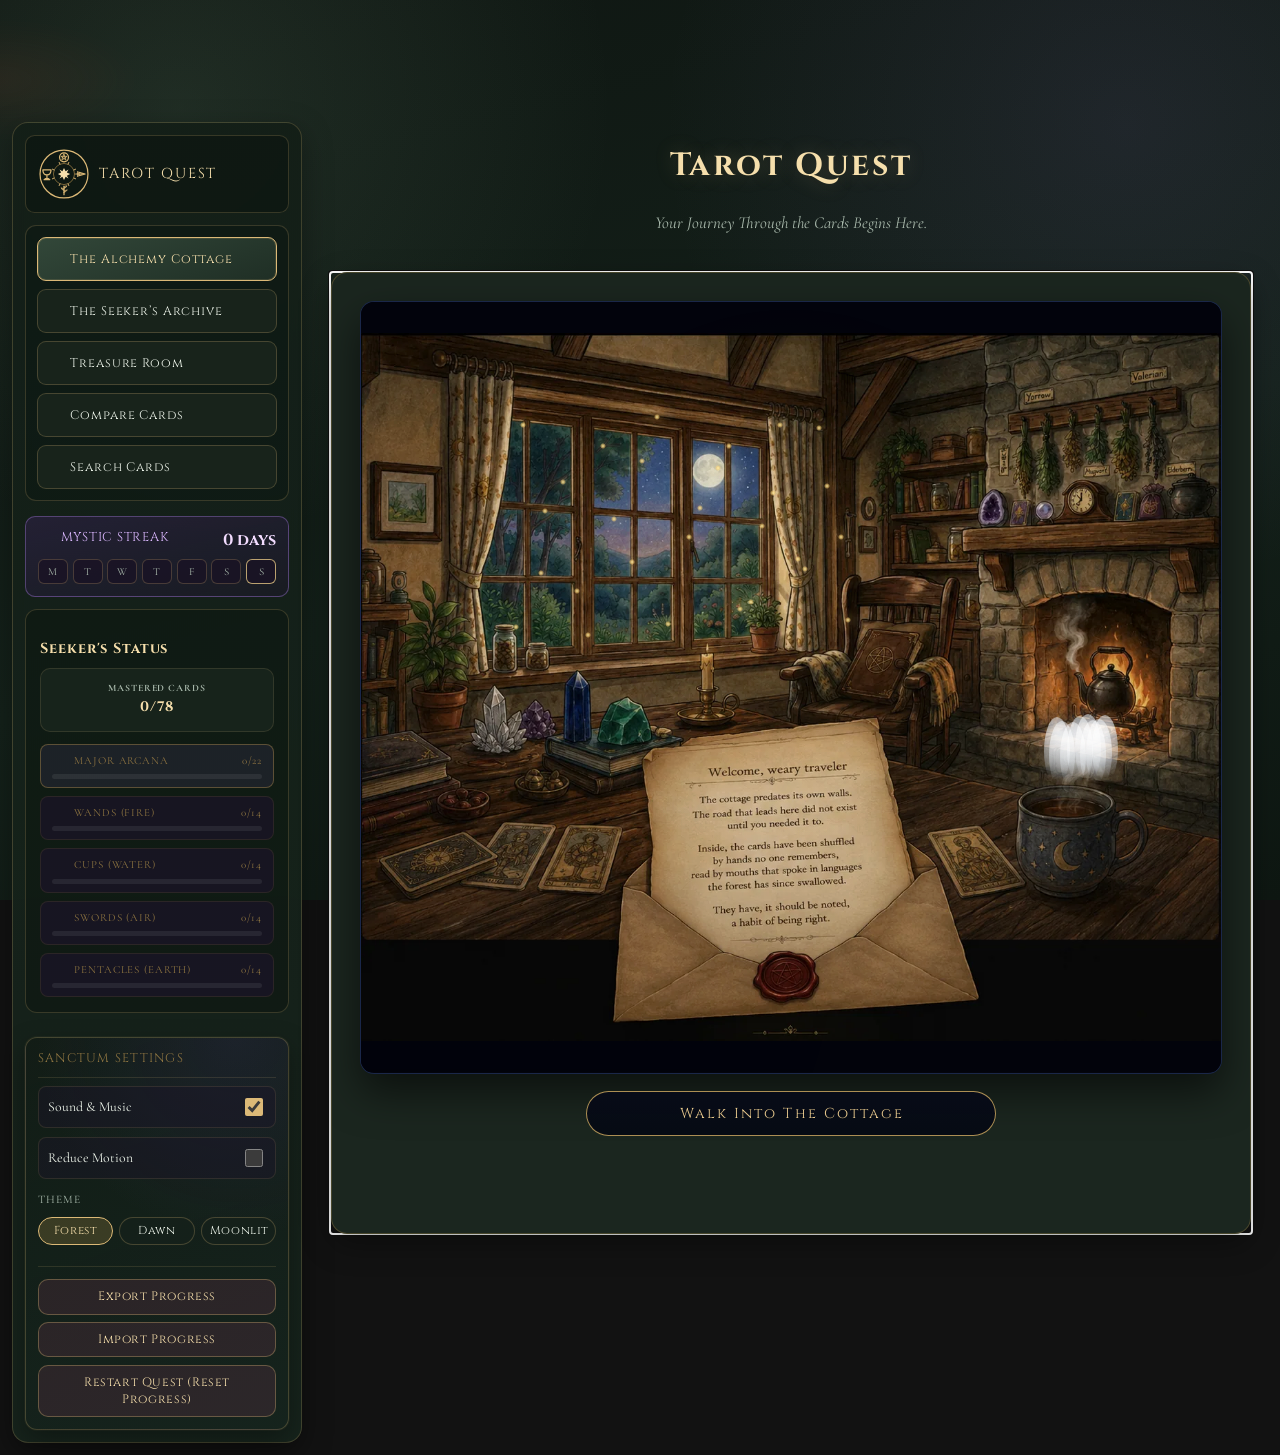
==== commit ea3fd8fd: "Upgrade TarotQuest lessons, branding, offline support and course tests Rewrite all 78 lessons with s" ====
--- a/tarot-quest.html
+++ b/tarot-quest.html
@@ -4,12 +4,33 @@
   <meta charset="UTF-8">
   <meta name="viewport" content="width=device-width, initial-scale=1.0">
   <title>Tarot Quest: Learn One Card at a Time</title>
+  <meta name="description" content="Learn all 78 tarot cards with storybook lessons, quizzes, comparisons, achievements, and saved progress in an enchanted self-paced learning adventure.">
+  <meta name="theme-color" content="#0f1612">
+  <meta name="color-scheme" content="dark">
+  <link rel="canonical" href="https://pradheepa0810.github.io/TarotQuest/">
+  <meta property="og:title" content="Tarot Quest: Learn One Card at a Time">
+  <meta property="og:description" content="Learn all 78 tarot cards with storybook lessons, quizzes, comparisons, achievements, and saved progress in an enchanted self-paced learning adventure.">
+  <meta property="og:type" content="website">
+  <meta property="og:url" content="https://pradheepa0810.github.io/TarotQuest/">
+  <meta property="og:image" content="https://pradheepa0810.github.io/TarotQuest/assets/images/og-preview.jpg">
+  <meta property="og:image:width" content="1200">
+  <meta property="og:image:height" content="630">
+  <meta property="og:image:alt" content="Tarot Quest storybook journey through the Alchemy Cottage">
+  <meta name="twitter:card" content="summary_large_image">
+  <meta name="twitter:title" content="Tarot Quest: Learn One Card at a Time">
+  <meta name="twitter:description" content="Learn all 78 tarot cards with storybook lessons, quizzes, comparisons, achievements, and saved progress in an enchanted self-paced learning adventure.">
+  <meta name="twitter:image" content="https://pradheepa0810.github.io/TarotQuest/assets/images/og-preview.jpg">
+  <link rel="manifest" href="./manifest.webmanifest">
+  <link rel="icon" type="image/svg+xml" sizes="any" href="./assets/images/tarotquest-favicon.svg">
+  <link rel="apple-touch-icon" href="./assets/images/tarotquest-logo-badge.svg">
   <link rel="preconnect" href="https://fonts.googleapis.com">
   <link rel="preconnect" href="https://fonts.gstatic.com" crossorigin>
-  <link href="https://fonts.googleapis.com/css2?family=Cinzel:wght@400;600;700&family=Crimson+Pro:ital,wght@0,400;0,600;1,400&family=Playfair+Display:wght@400;600&display=swap" rel="stylesheet">
+  <link href="https://fonts.googleapis.com/css2?family=Cinzel:wght@400;600;700&family=Cormorant+Garamond:wght@400;500;600;700&family=Crimson+Pro:ital,wght@0,400;0,600;1,400&family=Playfair+Display:wght@400;600&display=swap" rel="stylesheet">
   <link rel="stylesheet" href="assets/css/main.css">
 </head>
 <body class="right-panel-collapsed">
+  <div id="viewAnnouncement" class="sr-only" aria-live="polite" aria-atomic="true"></div>
+  <div id="storageWarning" class="storage-warning" role="status" aria-live="polite" aria-atomic="true" hidden></div>
   <div class="stars"></div>
   <div class="env-scene" aria-hidden="true">
     <div class="env-layer dust-motes"></div>
@@ -59,105 +80,6 @@
   <div class="ambient-particles" id="ambientParticles" aria-hidden="true"></div>
   <div class="fx-layer" id="fxLayer" aria-hidden="true"></div>
 
-  <div class="arcana-intro" id="arcanaIntro" aria-label="Arcana Mystica Intro Sequence">
-    <button type="button" class="intro-skip" id="introSkip">Skip Intro</button>
-
-    <div class="intro-exterior" aria-hidden="true">
-      <div class="intro-exterior-image" id="introExteriorImage"></div>
-      <div class="intro-flicker"></div>
-
-      <div class="intro-door-set">
-        <div class="intro-door-light"></div>
-        <div class="intro-door-frame">
-          <div class="intro-door-panel"></div>
-        </div>
-      </div>
-    </div>
-
-    <div class="intro-interior" aria-hidden="true">
-      <div class="interior-fireplace intro-fade-item">
-        <div class="fireplace-arch">
-          <div class="fireplace-fire">
-            <span class="fire-flame flame-a"></span>
-            <span class="fire-flame flame-b"></span>
-            <span class="fire-flame flame-c"></span>
-          </div>
-        </div>
-        <div class="fireplace-floor-glow"></div>
-      </div>
-
-      <div class="interior-window intro-fade-item">
-        <div class="window-night-sky">
-          <span class="window-star" style="top:14%; left:18%;"></span>
-          <span class="window-star" style="top:26%; left:66%;"></span>
-          <span class="window-star" style="top:48%; left:34%;"></span>
-          <span class="window-star" style="top:62%; left:74%;"></span>
-        </div>
-        <div class="window-cross window-cross-v"></div>
-        <div class="window-cross window-cross-h"></div>
-        <div class="window-moonbeam"></div>
-      </div>
-
-      <div class="interior-chair intro-fade-item">
-        <div class="chair-back"></div>
-        <div class="chair-seat"></div>
-        <div class="chair-leg left"></div>
-        <div class="chair-leg right"></div>
-      </div>
-
-      <div class="interior-table-wrap intro-fade-item">
-        <div class="interior-table">
-          <div class="table-leg left"></div>
-          <div class="table-leg right"></div>
-        </div>
-
-        <div class="table-mug">
-          <div class="mug-handle"></div>
-          <svg class="mug-steam" viewBox="0 0 80 64" aria-hidden="true">
-            <path d="M22 58 C18 40, 26 32, 22 14" />
-            <path d="M40 60 C35 44, 47 35, 42 16" />
-            <path d="M58 58 C54 41, 64 32, 60 14" />
-          </svg>
-        </div>
-
-        <div class="table-teapot">
-          <div class="teapot-lid"></div>
-          <div class="teapot-spout"></div>
-        </div>
-
-        <div class="intro-scroll" id="introScroll">
-          <div class="scroll-envelope-flap" aria-hidden="true"></div>
-          <div class="scroll-envelope-pocket" aria-hidden="true"></div>
-
-          <div class="scroll-seal" id="scrollSeal" aria-hidden="true">
-            <svg viewBox="0 0 80 80" role="img" aria-label="Wax seal">
-              <circle cx="40" cy="40" r="24" class="seal-core"></circle>
-              <path class="seal-half seal-half-left" d="M40 16 A24 24 0 0 0 40 64 Z"></path>
-              <path class="seal-half seal-half-right" d="M40 16 A24 24 0 0 1 40 64 Z"></path>
-            </svg>
-          </div>
-
-          <div class="scroll-content" id="scrollContent">
-            <h2>Welcome, weary traveler</h2>
-            <p>The cottage predates its own walls.</p>
-            <p>The road that leads here did not exist until you needed it to.</p>
-            <p>Inside, the cards have been shuffled by hands no one remembers, read by mouths that spoke in languages the forest has since swallowed.</p>
-            <p>They have, it should be noted, a habit of being right.</p>
-            <p>Every seeker arrives the same, carrying something wordless, something that hums faintly in the chest at odd hours.</p>
-            <p>The cottage knows.</p>
-            <p>It set out your chair before dawn.</p>
-            <p>It has kept the fire and has been expecting you for a very long time.</p>
-            <p>Sit down.</p>
-            <p>The deck is on the table.</p>
-            <p>You already know what to do.</p>
-          </div>
-        </div>
-
-        <button type="button" class="intro-begin" id="introBeginBtn">Begin Your Tarot Quest</button>
-      </div>
-    </div>
-  </div>
-
   <div class="seeker-intro" id="seekerIntro" aria-hidden="true">
     <div class="seeker-intro-sparkles" aria-hidden="true"></div>
     <div class="seeker-intro-ball-wrap">
@@ -177,7 +99,7 @@
       <p class="completion-text" id="completionText">Your tarot insight deepens.</p>
       <div class="completion-gems" id="completionGems">+0 Gems</div>
       <div class="nav-buttons" style="margin-top:0.4rem">
-        <button class="btn btn-primary" onclick="closeCompletionPopup()">Continue</button>
+        <button class="btn btn-primary" data-action="completion.close">Continue</button>
       </div>
     </div>
   </div>
@@ -189,7 +111,7 @@
       <div class="welcome-reward" id="welcomeReward">+0 Gems Daily Blessing</div>
       <p class="completion-text" id="welcomeBlessing">Today's blessing will appear here.</p>
       <div class="nav-buttons" style="margin-top:0.8rem">
-        <button class="btn btn-primary" onclick="closeWelcomeOverlay()">Step Into Today's Journey</button>
+        <button class="btn btn-primary" data-action="welcome.close">Step Into Today's Journey</button>
       </div>
     </div>
   </div>
@@ -221,18 +143,24 @@
     <!-- ═══ LEFT SIDEBAR ═══ -->
     <aside class="sidebar" id="sidebar">
       <div class="cottage-brand">
-        <img class="cottage-logo" src="assets/images/whimsical-cottage.jpeg" alt="Whimsical cottage logo">
-        <div class="sidebar-title cottage-name">The Alchemy Cottage</div>
+        <img class="cottage-logo" src="assets/images/tarotquest-logo-badge.svg" alt="TarotQuest — Compass of the Suits" width="128" height="128">
+        <div class="sidebar-title cottage-name">Tarot Quest</div>
       </div>
 
       <nav class="sidebar-shortcuts" aria-label="Quick pages">
-        <button type="button" class="sidebar-shortcut-btn" id="shortcutHomeBtn"><span class="icon-inline"><i data-lucide="house" class="ui-icon"></i><span>The Cottage</span></span></button>
-        <button type="button" class="sidebar-shortcut-btn" id="shortcutLibraryBtn"><span class="icon-inline"><i data-lucide="library" class="ui-icon"></i><span>Alchemy Library</span></span></button>
+        <button type="button" class="sidebar-shortcut-btn" id="shortcutHomeBtn"><span class="icon-inline"><i data-lucide="house" class="ui-icon"></i><span>The Alchemy Cottage</span></span></button>
+        <button type="button" class="sidebar-shortcut-btn" id="shortcutLibraryBtn"><span class="icon-inline"><i data-lucide="library" class="ui-icon"></i><span>The Seeker’s Archive</span></span></button>
         <button type="button" class="sidebar-shortcut-btn" id="shortcutChestBtn"><span class="icon-inline"><i data-lucide="gem" class="ui-icon"></i><span>Treasure Room</span></span></button>
-        <button type="button" class="sidebar-shortcut-btn" id="compareModeBtn" onclick="toggleCompareMode()" aria-pressed="false"><span class="icon-inline"><i data-lucide="split-square-horizontal" class="ui-icon"></i><span>Compare Cards</span></span></button>
+        <button type="button" class="sidebar-shortcut-btn" id="compareModeBtn" data-action="compare.toggle" aria-pressed="false"><span class="icon-inline"><i data-lucide="split-square-horizontal" class="ui-icon"></i><span>Compare Cards</span></span></button>
         <button type="button" class="sidebar-shortcut-btn" id="shortcutSearchBtn"><span class="icon-inline"><i data-lucide="search" class="ui-icon"></i><span>Search Cards</span></span></button>
       </nav>
 
+      <details class="sidebar-profile" id="sidebarProfile" open>
+        <summary class="sidebar-profile-summary">
+          <span class="icon-inline"><i data-lucide="user-round" class="ui-icon"></i><span>Progress &amp; Settings</span></span>
+          <i data-lucide="chevron-down" class="ui-icon profile-chevron" aria-hidden="true"></i>
+        </summary>
+        <div class="sidebar-profile-content">
       <div class="streak-panel">
         <div class="streak-head">
           <span class="streak-title"><span class="icon-inline"><i data-lucide="sparkles" class="ui-icon"></i><span>Mystic Streak</span></span></span>
@@ -256,6 +184,14 @@
 
       <section class="sidebar-settings-panel" id="settingsDropdown" aria-label="Sanctum Settings">
         <div class="settings-dropdown-title">Sanctum Settings</div>
+        <label class="setting-row" for="settingSound">
+          <span>Sound &amp; Music</span>
+          <input type="checkbox" id="settingSound" aria-label="Enable sound effects and background music" autocomplete="off">
+        </label>
+        <label class="setting-row" for="settingAnimations">
+          <span>Reduce Motion</span>
+          <input type="checkbox" id="settingAnimations" aria-label="Reduce motion effects" autocomplete="off">
+        </label>
         <div class="theme-label">Theme</div>
         <div class="theme-grid" role="radiogroup" aria-label="Choose game theme">
           <button type="button" class="theme-chip" data-theme="forest" role="radio" aria-checked="false">Forest</button>
@@ -263,10 +199,15 @@
           <button type="button" class="theme-chip" data-theme="moonlit" role="radio" aria-checked="false">Moonlit</button>
         </div>
 
-        <div style="border-top: 1px solid rgba(220, 185, 119, 0.14); margin-top: 0.75rem; padding-top: 0.75rem;">
+        <div class="settings-data-actions" style="border-top: 1px solid rgba(220, 185, 119, 0.14); margin-top: 0.75rem; padding-top: 0.75rem;">
+          <button type="button" id="exportProgressBtn" class="settings-action-btn">Export Progress</button>
+          <button type="button" id="importProgressBtn" class="settings-action-btn">Import Progress</button>
+          <input type="file" id="importProgressFile" accept=".json,application/json" aria-label="Select a Tarot Quest progress backup JSON file" hidden>
           <button type="button" id="restartQuestBtn" class="settings-action-btn">Restart Quest (Reset Progress)</button>
         </div>
       </section>
+        </div>
+      </details>
 
     </aside>
 
@@ -292,7 +233,7 @@
         <div class="altar-title">Current Card</div>
       </div>
       <div class="altar-content" id="cardAltarContent">
-        <img id="rightCardImg" class="altar-card-img" src="" alt="Current tarot card">
+        <img id="rightCardImg" class="altar-card-img" src="" alt="Current tarot card" width="220" height="360">
         <h3 id="rightCardName" class="altar-card-name">Awaiting your quest...</h3>
         <p id="rightCardMeta" class="altar-card-meta">Reveal a card to begin.</p>
         <div id="rightCardKeywords" class="altar-keywords"></div>
@@ -301,7 +242,7 @@
 
   </div><!-- end .shell -->
 
-  <script src="https://unpkg.com/lucide@latest"></script>
+  <script src="https://unpkg.com/lucide@1.57.0/dist/umd/lucide.min.js" integrity="sha384-Qp5jsYqEgOGiWD8YMQ6yXIycASOePxr9mmbt+Ua0Wu1IScYxo0Pxf7o3Kx6NWJID" crossorigin="anonymous"></script>
   <script src="deck-data.js"></script>
   <script src="assets/js/modules/state-manager.js"></script>
   <script src="assets/js/modules/storage-service.js"></script>
@@ -312,8 +253,8 @@
   <script src="assets/js/modules/renderers/chest-renderer.js"></script>
   <script src="assets/js/modules/renderers/quiz-renderer.js"></script>
   <script src="assets/js/modules/renderers/results-renderer.js"></script>
-  <script src="assets/js/intro-sequence.js"></script>
   <script src="assets/js/app.js"></script>
+  <script src="assets/js/pwa.js"></script>
 </body>
 </html>
 
--- a/assets/css/main.css
+++ b/assets/css/main.css
@@ -39,20 +39,6 @@
       --achievement-image-filter-hover: grayscale(1) sepia(1) hue-rotate(220deg) saturate(2.85) contrast(1.07) brightness(1.01);
       --achievement-image-filter-locked: grayscale(1) sepia(1) hue-rotate(220deg) saturate(1.8) contrast(0.99) brightness(0.77);
       --achievement-image-filter-unlocked: grayscale(1) sepia(1) hue-rotate(220deg) saturate(2.8) contrast(1.06) brightness(0.99);
-      --intro-black: #040304;
-      --intro-amber-dark: #3B1F00;
-      --intro-gold: #C9A84C;
-      --intro-amber-light: rgba(255, 140, 58, 0.6);
-      --intro-navy: #0D0D2B;
-      --intro-moon: rgba(208, 228, 255, 0.18);
-      --intro-wood: #5C3A1E;
-      --intro-parchment: #F5E6C8;
-      --intro-parchment-deep: #D4B896;
-      --intro-brown: #3B1F00;
-      --intro-seal: #8B1A1A;
-      --intro-fire-deep: #D85018;
-      --intro-fire-mid: #F08A2A;
-      --intro-fire-tip: #F8D879;
     }
 
     * {
@@ -318,6 +304,7 @@
       grid-template-columns: var(--sidebar-w) minmax(0, 1fr) var(--rightbar-w);
       gap: var(--space-3);
       min-height: 100vh;
+      min-height: 100dvh;
       align-items: start;
       padding: var(--space-3);
     }
@@ -326,6 +313,7 @@
     .sidebar {
       width: 100%;
       min-height: calc(100vh - 2rem);
+      min-height: calc(100dvh - 2rem);
       background: linear-gradient(180deg, var(--bg-shell), rgba(23, 37, 29, 0.92));
       border: 1px solid rgba(220,185,119,0.22);
       border-radius: 16px;
@@ -363,14 +351,11 @@
     .cottage-logo {
       width: 52.8px;
       height: 52.8px;
-      border-radius: 8px;
       margin: 0;
-      border: 1px dashed rgba(220, 185, 119, 0.45);
       display: block;
       flex-shrink: 0;
-      object-fit: cover;
+      object-fit: contain;
       object-position: center;
-      background: radial-gradient(circle at 30% 20%, rgba(154, 208, 162, 0.2), rgba(21, 32, 25, 0.35));
     }
 
     .cottage-name {
@@ -397,8 +382,25 @@
       background: rgba(14, 24, 18, 0.56);
     }
 
+    .sidebar-profile {
+      display: flex;
+      flex-direction: column;
+      gap: var(--space-3);
+    }
+
+    .sidebar-profile > summary {
+      display: none;
+    }
+
+    .sidebar-profile-content {
+      display: flex;
+      flex-direction: column;
+      gap: var(--space-3);
+    }
+
     .sidebar-shortcut-btn {
       width: 100%;
+      min-height: 44px;
       text-align: left;
       display: inline-flex;
       align-items: center;
@@ -599,6 +601,28 @@
       border-bottom: 1px solid rgba(220, 185, 119, 0.14);
     }
 
+    .storage-warning {
+      position: fixed;
+      z-index: 10020;
+      top: max(1rem, env(safe-area-inset-top));
+      left: 50%;
+      width: min(560px, calc(100vw - 2rem));
+      padding: 0.85rem 1rem;
+      transform: translateX(-50%);
+      border: 1px solid rgba(232, 93, 106, 0.62);
+      border-radius: 12px;
+      background: rgba(30, 16, 20, 0.97);
+      color: #fff0e8;
+      box-shadow: 0 10px 30px rgba(0, 0, 0, 0.45);
+      font-size: 0.92rem;
+      text-align: center;
+      pointer-events: none;
+    }
+
+    .storage-warning[hidden] {
+      display: none !important;
+    }
+
     .setting-row {
       display: flex;
       justify-content: space-between;
@@ -628,6 +652,12 @@
       padding: 0.52rem 0.65rem;
       cursor: pointer;
       transition: border-color 0.18s ease, background 0.18s ease;
+    }
+
+    .settings-data-actions {
+      display: flex;
+      flex-direction: column;
+      gap: 0.45rem;
     }
 
     .ui-icon {
@@ -1041,11 +1071,12 @@
 
     .compare-card img {
       width: min(240px, 70vw);
+      height: auto;
       border-radius: 6px;
       border: 3px solid var(--gold);
       box-shadow: 0 0 40px rgba(212,168,83,0.35), 0 12px 40px rgba(0,0,0,0.6);
-      aspect-ratio: 2 / 3.5;
-      object-fit: cover;
+      aspect-ratio: auto;
+      object-fit: contain;
       display: block;
       margin: 0 auto 0.24rem;
     }
@@ -1600,6 +1631,14 @@
       object-fit: contain;
       object-position: center;
       background: #04050e;
+    }
+
+    .reference-letter-home .home-scene-picture {
+      position: absolute;
+      inset: 0;
+      display: block;
+      width: 100%;
+      height: 100%;
     }
 
     .reference-letter-home .home-scene-cottage {
@@ -1909,10 +1948,6 @@
       }
     }
 
-    .arcana-intro .intro-door-set {
-      display: none !important;
-    }
-
     .cta-candle-btn {
       animation: candleFlicker 1.5s ease-in-out infinite;
       box-shadow: 0 0 12px rgba(212, 168, 83, 0.4);
@@ -3328,6 +3363,7 @@
     .card-altar {
       width: 100%;
       min-height: calc(100vh - 2rem);
+      min-height: calc(100dvh - 2rem);
       background: linear-gradient(180deg, rgba(18, 30, 23, 0.9), rgba(22, 37, 29, 0.9));
       border: 1px solid rgba(220,185,119,0.22);
       border-radius: 16px;
@@ -3431,11 +3467,11 @@
 
     .altar-card-img {
       width: min(240px, 100%);
+      height: auto;
       border-radius: 10px;
       border: 3px solid var(--gold);
       box-shadow: 0 0 24px rgba(220,185,119,0.2), 0 8px 24px rgba(0,0,0,0.45);
       background: rgba(0,0,0,0.28);
-      min-height: 350px;
       object-fit: contain;
       object-position: center;
     }
@@ -3816,6 +3852,7 @@
     .card-face {
       display: block;
       width: 100%;
+      height: auto;
       backface-visibility: hidden;
       -webkit-backface-visibility: hidden;
     }
@@ -3823,6 +3860,7 @@
     .card-front-face {
       position: absolute;
       inset: 0;
+      height: 100%;
       transform: rotateY(180deg);
     }
 
@@ -3853,6 +3891,7 @@
 
     .card-image {
       width: min(240px, 70vw);
+      height: auto;
       border-radius: 8px;
       border: 3px solid var(--gold);
       box-shadow: 0 0 40px rgba(212,168,83,0.35), 0 12px 40px rgba(0,0,0,0.6);
@@ -5576,10 +5615,10 @@
         min-height: auto;
       }
       .sidebar {
+        order: 2;
+      }
+      .app {
         order: 1;
-      }
-      .app {
-        order: 2;
         padding: 0.8rem 0.4rem 1.4rem;
       }
       .card-altar {
@@ -5596,8 +5635,8 @@
       .element-grid { grid-template-columns: 1fr; }
       .stat-grid { gap: 0.35rem; }
       .stat-item { padding: 0.45rem 0.35rem; min-height: 60px; }
-      .stat-label { font-size: 0.58rem; }
-      .stat-value { font-size: 0.8rem; }
+      .stat-label { font-size: 0.75rem; }
+      .stat-value { font-size: 0.9rem; }
       .theme-grid { grid-template-columns: 1fr; }
       .setting-row { padding: 0.45rem 0.5rem; }
       .magic-modal-dialog {
@@ -6214,1184 +6253,22 @@
       letter-spacing: 0.05em;
     }
 
-    /* ══════════════════════════════════════════
-       ARCANA MYSTICA INTRO SEQUENCE
-    ══════════════════════════════════════════ */
-
-    .arcana-intro {
-      position: fixed;
-      inset: 0;
-      z-index: 9998;
-      background: var(--intro-black);
-      overflow: hidden;
-      opacity: 1;
-      transition: opacity 0.8s ease;
-      touch-action: manipulation;
-    }
-
-    .arcana-intro.hidden {
-      opacity: 0;
-      pointer-events: none;
-    }
-
-    .arcana-intro.force-hidden {
-      display: none !important;
-      opacity: 0 !important;
-      pointer-events: none !important;
-      transition: none !important;
-    }
-
-    .arcana-intro.hidden .intro-skip,
-    .arcana-intro.hidden .intro-begin,
-    .arcana-intro.force-hidden .intro-skip,
-    .arcana-intro.force-hidden .intro-begin,
-    .arcana-intro.sequence-ending .intro-skip,
-    .arcana-intro.sequence-ending .intro-begin {
-      pointer-events: none !important;
-    }
-
-    .intro-skip {
-      position: absolute;
-      top: clamp(12px, 3vw, 20px);
-      right: clamp(12px, 3vw, 20px);
-      z-index: 22;
-      border: 0;
-      background: transparent;
-      color: var(--intro-gold);
-      font-family: 'Cinzel', serif;
-      font-size: 11px;
-      letter-spacing: 0.12em;
-      text-transform: uppercase;
-      opacity: 0.5;
-      cursor: pointer;
-      padding: 4px 0;
-    }
-
-    .intro-skip:hover,
-    .intro-skip:focus-visible {
-      opacity: 0.9;
-      outline: none;
-    }
-
-    .intro-exterior,
-    .intro-interior {
-      position: absolute;
-      inset: 0;
-    }
-
-    .intro-exterior {
-      opacity: 0;
-      transition: opacity 1.5s ease;
-      background: #090708;
-      isolation: isolate;
-    }
-
-    .arcana-intro.act-1 .intro-exterior,
-    .arcana-intro.act-2 .intro-exterior,
-    .arcana-intro.act-3 .intro-exterior {
-      opacity: 1;
-    }
-
-    .intro-exterior-image {
-      position: absolute;
-      inset: 0;
-      background-image: var(--intro-cottage-image, url('../images/whimsical-cottage.jpeg'));
-      background-size: cover;
-      background-position: center;
-      background-repeat: no-repeat;
-      opacity: 0;
-      transition: opacity 1.5s ease;
-    }
-
-    .arcana-intro.act-1 .intro-exterior-image,
-    .arcana-intro.act-2 .intro-exterior-image,
-    .arcana-intro.act-3 .intro-exterior-image {
-      opacity: 1;
-    }
-
-    .arcana-intro.act-3 .intro-exterior {
-      opacity: 0;
-      transition-duration: 1.5s;
-    }
-
-    .intro-flicker {
-      position: absolute;
-      inset: 0;
-      pointer-events: none;
-      background: radial-gradient(circle at 48% 63%, rgba(59, 31, 0, 0.12), rgba(59, 31, 0, 0.02) 48%, transparent 72%);
-      mix-blend-mode: screen;
-      opacity: 0.04;
-      animation: introWarmFlicker 4s ease-in-out infinite;
-    }
-    .intro-interior {
-      opacity: 0;
-      pointer-events: none;
-      background:
-        radial-gradient(circle at 58% 68%, rgba(145, 83, 41, 0.18), rgba(11, 8, 10, 0.2) 58%, #0a080a 100%),
-        linear-gradient(180deg, #221611 0%, #130d0b 100%);
-      transition: opacity 1.5s ease;
-      isolation: isolate;
-    }
-
-    .intro-interior::before {
-      content: '';
-      position: absolute;
-      inset: 0;
-      background-image: url('../images/Inside_Cottage.jpeg.png');
-      background-size: cover;
-      background-position: center;
-      background-repeat: no-repeat;
-      opacity: 0.96;
-      z-index: 0;
-    }
-
-    .intro-interior > * {
-      position: relative;
-      z-index: 1;
-    }
-
-    .arcana-intro.act-3 .intro-interior,
-    .arcana-intro.act-4 .intro-interior,
-    .arcana-intro.act-5 .intro-interior,
-    .arcana-intro.skip-to-end .intro-interior {
-      opacity: 1;
-      pointer-events: auto;
-    }
-
-    .intro-fade-item {
-      opacity: 0;
-      transform: translateY(8px);
-      transition: opacity 1.5s ease, transform 1.5s ease;
-    }
-
-    .arcana-intro.act-3 .intro-fade-item,
-    .arcana-intro.act-4 .intro-fade-item,
-    .arcana-intro.act-5 .intro-fade-item,
-    .arcana-intro.skip-to-end .intro-fade-item {
-      opacity: 1;
-      transform: translateY(0);
-    }
-
-    .interior-fireplace {
-      position: absolute;
-      left: 9%;
-      bottom: 18%;
-      width: clamp(140px, 24vw, 340px);
-      height: clamp(160px, 30vh, 300px);
-      z-index: 4;
-    }
-
-    .fireplace-arch {
-      position: absolute;
-      left: 50%;
-      bottom: 0;
-      width: 100%;
-      height: 82%;
-      transform: translateX(-50%);
-      border-radius: 50% 50% 8% 8% / 58% 58% 12% 12%;
-      background:
-        radial-gradient(circle at 50% 22%, rgba(100, 86, 77, 0.84), rgba(51, 40, 35, 0.94) 64%, rgba(29, 21, 18, 0.98) 100%);
-      border: 1px solid rgba(126, 106, 87, 0.4);
-      box-shadow: inset 0 -12px 26px rgba(0, 0, 0, 0.55);
-      overflow: hidden;
-    }
-
-    .fireplace-fire {
-      position: absolute;
-      left: 50%;
-      bottom: 10%;
-      width: 52%;
-      height: 42%;
-      transform: translateX(-50%);
-    }
-
-    .fire-flame {
-      position: absolute;
-      bottom: 0;
-      border-radius: 50% 50% 34% 34% / 62% 62% 38% 38%;
-      transform-origin: center bottom;
-      animation: introFlameFlicker 1.9s ease-in-out infinite;
-      filter: blur(0.3px);
-    }
-
-    .flame-a {
-      left: 18%;
-      width: 32%;
-      height: 84%;
-      background: linear-gradient(180deg, var(--intro-fire-mid) 0%, var(--intro-fire-deep) 85%);
-      animation-delay: 0s;
-      z-index: 2;
-    }
-
-    .flame-b {
-      left: 40%;
-      width: 36%;
-      height: 98%;
-      background: linear-gradient(180deg, var(--intro-fire-tip) 0%, var(--intro-fire-mid) 54%, var(--intro-fire-deep) 100%);
-      animation-delay: 0.3s;
-      z-index: 3;
-    }
-
-    .flame-c {
-      left: 60%;
-      width: 28%;
-      height: 78%;
-      background: linear-gradient(180deg, rgba(248, 216, 121, 0.96) 0%, var(--intro-fire-mid) 44%, var(--intro-fire-deep) 100%);
-      animation-delay: 0.6s;
-      z-index: 1;
-    }
-
-    .fireplace-floor-glow {
-      position: absolute;
-      left: 52%;
-      bottom: -2%;
-      width: 160%;
-      height: 38%;
-      transform: translateX(-50%);
-      background: radial-gradient(ellipse at center, rgba(240, 137, 62, 0.34), rgba(240, 137, 62, 0.03) 68%, transparent 80%);
-      filter: blur(2px);
-      pointer-events: none;
-      z-index: 2;
-    }
-
-    .interior-window {
-      position: absolute;
-      right: 11%;
-      top: 18%;
-      width: clamp(86px, 14vw, 170px);
-      height: clamp(116px, 22vh, 220px);
-      border: 2px solid rgba(172, 146, 105, 0.58);
-      background: rgba(7, 7, 20, 0.72);
-      z-index: 5;
-      overflow: visible;
-      box-shadow: 0 8px 22px rgba(0, 0, 0, 0.48);
-    }
-
-    .window-night-sky {
-      position: absolute;
-      inset: 0;
-      background: var(--intro-navy);
-    }
-
-    .window-star {
-      position: absolute;
-      width: 3px;
-      height: 3px;
-      border-radius: 50%;
-      background: rgba(255, 255, 255, 0.88);
-      box-shadow: 0 0 5px rgba(255, 255, 255, 0.58);
-    }
-
-    .window-cross {
-      position: absolute;
-      background: rgba(160, 137, 96, 0.8);
-    }
-
-    .window-cross-v {
-      top: 0;
-      bottom: 0;
-      left: 50%;
-      width: 2px;
-      transform: translateX(-50%);
-    }
-
-    .window-cross-h {
-      left: 0;
-      right: 0;
-      top: 50%;
-      height: 2px;
-      transform: translateY(-50%);
-    }
-
-    .window-moonbeam {
-      position: absolute;
-      left: 12%;
-      top: 96%;
-      width: 180%;
-      height: 84%;
-      transform: skewX(-18deg);
-      transform-origin: top left;
-      background: linear-gradient(180deg, var(--intro-moon), rgba(208, 228, 255, 0.03));
-      pointer-events: none;
-      filter: blur(0.4px);
-    }
-
-    .interior-chair {
-      position: absolute;
-      left: clamp(52%, 60vw, 68%);
-      bottom: clamp(108px, 21vh, 188px);
-      width: clamp(62px, 9vw, 98px);
-      height: clamp(106px, 18vh, 168px);
-      z-index: 6;
-    }
-
-    .chair-back,
-    .chair-seat,
-    .chair-leg {
-      position: absolute;
-      background: linear-gradient(180deg, #3d2717, #24160f);
-      border: 1px solid rgba(95, 66, 44, 0.55);
-    }
-
-    .chair-back {
-      width: 66%;
-      height: 54%;
-      left: 17%;
-      top: 0;
-      border-radius: 6px 6px 3px 3px;
-    }
-
-    .chair-seat {
-      width: 100%;
-      height: 20%;
-      bottom: 36%;
-      border-radius: 4px;
-    }
-
-    .chair-leg {
-      width: 10%;
-      height: 34%;
-      bottom: 0;
-      border-radius: 2px;
-    }
-
-    .chair-leg.left { left: 18%; }
-    .chair-leg.right { right: 18%; }
-
-    .interior-table-wrap {
-      position: absolute;
-      left: 50%;
-      bottom: clamp(36px, 7vh, 94px);
-      transform: translateX(-50%);
-      width: clamp(280px, 64vw, 640px);
-      height: clamp(210px, 35vh, 320px);
-      z-index: 9;
-      display: flex;
-      flex-direction: column;
-      align-items: center;
-      justify-content: flex-end;
-      pointer-events: none;
-    }
-
-    .interior-table {
-      position: absolute;
-      left: 50%;
-      bottom: 0;
-      transform: translateX(-50%);
-      width: clamp(230px, 56vw, 550px);
-      height: clamp(68px, 12vh, 96px);
-      border-radius: 10px;
-      background: linear-gradient(180deg, #6a4627, var(--intro-wood));
-      box-shadow: 0 12px 28px rgba(0, 0, 0, 0.44);
-    }
-
-    .table-leg {
-      position: absolute;
-      width: clamp(16px, 3vw, 24px);
-      height: clamp(44px, 8vh, 70px);
-      bottom: -56%;
-      background: linear-gradient(180deg, #4c3019, #2d1b11);
-      border-radius: 3px;
-    }
-
-    .table-leg.left { left: 16%; }
-    .table-leg.right { right: 16%; }
-
-    .table-mug {
-      position: absolute;
-      left: 32%;
-      bottom: clamp(66px, 11vh, 102px);
-      width: clamp(30px, 5vw, 44px);
-      height: clamp(26px, 4vw, 36px);
-      border-radius: 6px 6px 9px 9px;
-      background: linear-gradient(180deg, #a47954, #7e593d);
-      border: 1px solid rgba(255, 235, 206, 0.2);
-      z-index: 12;
-    }
-
-    .mug-handle {
-      position: absolute;
-      right: -10px;
-      top: 34%;
-      width: 10px;
-      height: 12px;
-      border: 2px solid #8f6644;
-      border-left: 0;
-      border-radius: 0 10px 10px 0;
-    }
-
-    .mug-steam {
-      position: absolute;
-      left: -14px;
-      bottom: 76%;
-      width: 72px;
-      height: 64px;
-      overflow: visible;
-      pointer-events: none;
-    }
-
-    .mug-steam path {
-      fill: none;
-      stroke: rgba(240, 231, 219, 0.5);
-      stroke-width: 2;
-      stroke-linecap: round;
-      animation: introSteamRise 3s ease-in-out infinite;
-    }
-
-    .mug-steam path:nth-child(2) { animation-delay: 0.4s; }
-    .mug-steam path:nth-child(3) { animation-delay: 0.8s; }
-
-    .table-teapot {
-      position: absolute;
-      left: 42%;
-      bottom: clamp(66px, 11vh, 104px);
-      width: clamp(46px, 7vw, 70px);
-      height: clamp(30px, 5vw, 44px);
-      border-radius: 55% 55% 45% 45%;
-      background: linear-gradient(180deg, #9d724b, #744f35);
-      border: 1px solid rgba(255, 223, 180, 0.24);
-      z-index: 11;
-    }
-
-    .teapot-lid {
-      position: absolute;
-      left: 35%;
-      top: -18%;
-      width: 30%;
-      height: 18%;
-      border-radius: 12px 12px 4px 4px;
-      background: #8b6342;
-      border: 1px solid rgba(255, 223, 180, 0.18);
-    }
-
-    .teapot-spout {
-      position: absolute;
-      right: -22%;
-      top: 34%;
-      width: 26%;
-      height: 24%;
-      background: #8a5f3f;
-      border-radius: 0 10px 10px 0;
-      transform: skewX(20deg);
-    }
-
-    .intro-scroll {
-      position: absolute;
-      left: 50%;
-      bottom: clamp(98px, 16vh, 152px);
-      transform: translateX(-50%) translateY(18px) scale(0.92);
-      transform-origin: center;
-      width: clamp(220px, 45vw, 390px);
-      min-height: clamp(172px, 28vh, 246px);
-      background:
-        linear-gradient(180deg, rgba(241, 221, 184, 0.98), rgba(216, 184, 140, 0.95));
-      border: 1px solid rgba(123, 83, 50, 0.6);
-      border-radius: 10px;
-      box-shadow: 0 12px 24px rgba(0, 0, 0, 0.36);
-      z-index: 14;
-      opacity: 0;
-      pointer-events: none;
-      transition: opacity 0.35s ease, transform 0.35s ease;
-      overflow: hidden;
-      padding: clamp(56px, 9vw, 72px) clamp(20px, 5vw, 34px) clamp(24px, 4vw, 32px);
-    }
-
-    .scroll-envelope-pocket {
-      position: absolute;
-      inset: 12% 6% 8%;
-      border-radius: 8px;
-      background: linear-gradient(180deg, rgba(255, 247, 227, 0.92), rgba(241, 226, 194, 0.88));
-      border: 1px solid rgba(123, 84, 50, 0.35);
-      z-index: 14;
-      pointer-events: none;
-    }
-
-    .scroll-envelope-flap {
-      position: absolute;
-      left: 0;
-      right: 0;
-      top: 0;
-      height: 58%;
-      clip-path: polygon(0 0, 100% 0, 50% 100%);
-      background: linear-gradient(180deg, rgba(234, 201, 154, 0.98), rgba(204, 162, 111, 0.95));
-      border-bottom: 1px solid rgba(116, 78, 46, 0.5);
-      transform-origin: top center;
-      transform: rotateX(0deg);
-      transition: transform 0.7s cubic-bezier(0.2, 0.8, 0.2, 1);
-      z-index: 18;
-      pointer-events: none;
-    }
-
-    .scroll-seal {
-      position: absolute;
-      left: 50%;
-      top: 34%;
-      width: 62px;
-      height: 62px;
-      transform: translate(-50%, -50%) scale(1);
-      transform-origin: center;
-      z-index: 16;
-      opacity: 0;
-    }
-
-    .scroll-seal svg {
-      width: 100%;
-      height: 100%;
-      overflow: visible;
-    }
-
-    .seal-core {
-      fill: var(--intro-seal);
-      filter: drop-shadow(0 2px 3px rgba(40, 5, 5, 0.45));
-    }
-
-    .seal-half {
-      fill: rgba(255, 220, 220, 0.16);
-      transform-origin: 40px 40px;
-      opacity: 0;
-    }
-
-    .seal-half-left { clip-path: inset(0 50% 0 0); }
-    .seal-half-right { clip-path: inset(0 0 0 50%); }
-
-    .scroll-content {
-      opacity: 0;
-      transform: translateY(22px);
-      transition: opacity 0.8s ease, transform 0.8s ease;
-      text-align: center;
-      color: var(--intro-brown);
-      font-family: 'Playfair Display', serif;
-      position: relative;
-      z-index: 19;
-    }
-
-    .scroll-content h2 {
-      margin: 0 0 10px;
-      font-size: 15px;
-      line-height: 1.35;
-      letter-spacing: 0.1em;
-      font-variant: small-caps;
-      color: var(--intro-brown);
-      font-weight: 600;
-    }
-
-    .scroll-content p {
-      margin: 0;
-      font-size: 13px;
-      line-height: 2;
-      color: var(--intro-brown);
-      letter-spacing: 0.01em;
-    }
-
-    .arcana-intro.act-4 .intro-scroll,
-    .arcana-intro.act-5 .intro-scroll,
-    .arcana-intro.skip-to-end .intro-scroll {
-      opacity: 1;
-      animation: introEnvelopeArrive 0.85s ease-out forwards;
-    }
-
-    .arcana-intro.act-4 .intro-scroll.opened .scroll-envelope-flap,
-    .arcana-intro.act-5 .intro-scroll.opened .scroll-envelope-flap,
-    .arcana-intro.skip-to-end .intro-scroll.opened .scroll-envelope-flap {
-      transform: rotateX(176deg);
-    }
-
-    .arcana-intro.act-4 .scroll-seal,
-    .arcana-intro.act-5 .scroll-seal {
-      opacity: 1;
-      animation: introSealCrack 1.2s ease-out forwards;
-    }
-
-    .arcana-intro.act-4 .scroll-seal.cracked .seal-half-left,
-    .arcana-intro.act-5 .scroll-seal.cracked .seal-half-left {
-      opacity: 0.75;
-      animation: introSealSplitLeft 0.45s ease forwards;
-    }
-
-    .arcana-intro.act-4 .scroll-seal.cracked .seal-half-right,
-    .arcana-intro.act-5 .scroll-seal.cracked .seal-half-right {
-      opacity: 0.75;
-      animation: introSealSplitRight 0.45s ease forwards;
-    }
-
-    .arcana-intro.act-4 .scroll-content.visible,
-    .arcana-intro.act-5 .scroll-content.visible,
-    .arcana-intro.skip-to-end .scroll-content {
-      opacity: 1;
-      transform: translateY(0);
-    }
-
-    .intro-begin {
-      position: relative;
-      left: auto;
-      bottom: auto;
-      transform: none;
-      background: transparent;
-      border: 1px solid var(--intro-gold);
-      color: var(--intro-gold);
-      font-family: 'Cinzel', serif;
-      font-size: 12px;
-      letter-spacing: 0.3em;
-      padding: 14px 40px;
-      border-radius: 40px;
-      text-transform: uppercase;
-      white-space: nowrap;
-      margin-top: clamp(14px, 2.4vh, 24px);
-      opacity: 0;
-      pointer-events: none;
-      transition: all 0.3s ease, opacity 0.8s ease;
-      z-index: 18;
-      cursor: pointer;
-    }
-
-    .arcana-intro.act-5 .intro-begin,
-    .arcana-intro.skip-to-end .intro-begin {
-      opacity: 1;
-      pointer-events: auto;
-    }
-
-    .intro-begin:hover,
-    .intro-begin:focus-visible {
-      background: var(--intro-gold);
-      color: #0D0D1A;
-      outline: none;
-    }
-
-    .arcana-intro.sequence-ending {
-      opacity: 0;
-      pointer-events: none;
-    }
-
-    @keyframes introWarmFlicker {
-      0%, 100% { opacity: 0.03; }
-      42% { opacity: 0.08; }
-      68% { opacity: 0.045; }
-    }
-
-    @keyframes introFlameFlicker {
-      0%, 100% { transform: scaleY(0.92) scaleX(0.98) translateY(0); opacity: 0.85; }
-      45% { transform: scaleY(1.06) scaleX(1.02) translateY(-2px); opacity: 1; }
-      76% { transform: scaleY(0.88) scaleX(0.96) translateY(1px); opacity: 0.78; }
-    }
-
-    @keyframes introSteamRise {
-      0% { opacity: 0; transform: translateY(8px); }
-      24% { opacity: 0.42; }
-      100% { opacity: 0; transform: translateY(-15px); }
-    }
-
-    @keyframes introScrollUnfurl {
-      0% { transform: translateX(-50%) scaleY(0); }
-      100% { transform: translateX(-50%) scaleY(1); }
-    }
-
-    @keyframes introEnvelopeArrive {
-      0% { transform: translateX(-50%) translateY(32px) scale(0.88); }
-      100% { transform: translateX(-50%) translateY(0) scale(1); }
-    }
-
-    @keyframes introSealCrack {
-      0% { transform: translate(-50%, -50%) scale(1); opacity: 1; }
-      50% { transform: translate(-50%, -50%) scale(1.15); opacity: 1; }
-      100% { transform: translate(-50%, -50%) scale(0.9); opacity: 0.72; }
-    }
-
-    @keyframes introSealSplitLeft {
-      from { transform: translateX(0) rotate(0deg); }
-      to { transform: translateX(-7px) rotate(-8deg); opacity: 0; }
-    }
-
-    @keyframes introSealSplitRight {
-      from { transform: translateX(0) rotate(0deg); }
-      to { transform: translateX(7px) rotate(8deg); opacity: 0; }
-    }
-
-    @media (max-width: 900px) {
-      .interior-fireplace {
-        left: 4%;
-        bottom: 20%;
-      }
-
-      .interior-window {
-        right: 7%;
-        top: 13%;
-      }
-
-      .interior-chair {
-        left: 68%;
-      }
-
-      .interior-table-wrap {
-        width: min(94vw, 560px);
-      }
-
-      .intro-begin {
-        padding: 12px 28px;
-        letter-spacing: 0.2em;
-      }
-    }
-
-    @media (max-width: 600px) {
-      .interior-fireplace {
-        width: 148px;
-        height: 180px;
-        left: 2%;
-        bottom: 26%;
-      }
-
-      .interior-window {
-        width: 84px;
-        height: 122px;
-        right: 5%;
-        top: 10%;
-      }
-
-      .window-star {
-        width: 2px;
-        height: 2px;
-      }
-
-      .interior-chair {
-        left: 72%;
-        bottom: 142px;
-        width: 62px;
-        height: 112px;
-      }
-
-      .interior-table-wrap {
-        width: 96vw;
-        height: 260px;
-        bottom: 18px;
-      }
-
-      .interior-table {
-        width: 92vw;
-        max-width: 330px;
-        height: 74px;
-      }
-
-      .table-mug {
-        left: 26%;
-      }
-
-      .table-teapot {
-        left: 38%;
-      }
-
-      .intro-scroll {
-        width: min(90vw, 330px);
-        min-height: 172px;
-        bottom: 106px;
-        padding: 52px 20px 20px;
-      }
-
-      .scroll-content h2 {
-        font-size: 14px;
-      }
-
-      .scroll-content p {
-        font-size: 12px;
-        line-height: 1.86;
-      }
-
-      .intro-begin {
-        font-size: 11px;
-        letter-spacing: 0.14em;
-        padding: 12px 18px;
-        width: min(92vw, 338px);
-        white-space: normal;
-        margin-top: 12px;
-      }
-
-    }
 
     @media (max-width: 640px) {
       .rating-grid { grid-template-columns: repeat(2, 1fr); }
       .review-stat-row { gap: 1.25rem; }
     }
 
-    /* ── Intro Sequence Richness Enhancements ── */
-
-    .arcana-intro {
-      --intro-kb-duration: 8s;
-      --intro-vignette-opacity: 1;
-      --intro-night-opacity: 1;
-      --intro-star-min-opacity: 0.2;
-      --intro-star-max-opacity: 0.9;
-      --intro-star-glow-opacity: 0.8;
-      --intro-ember-opacity-peak: 0.7;
-      --intro-smoke-opacity-peak: 0.28;
-      --intro-candle-glow-opacity: 0.22;
-      --intro-floor-glow-opacity: 0.16;
-      --intro-dust-opacity-peak: 0.5;
-      --intro-begin-glow-alpha: 0.28;
-      --intro-begin-glow-min: 0.5;
-      --intro-begin-glow-max: 1;
-      --intro-grain-opacity: 0.028;
-      --intro-letterbox-opacity: 1;
-      pointer-events: none;
-    }
-
-    .arcana-intro .intro-skip,
-    .arcana-intro .intro-begin {
-      pointer-events: auto;
-    }
-
-    body[data-intro-intensity='soft'] .arcana-intro,
-    .arcana-intro.intensity-soft {
-      --intro-kb-duration: 11s;
-      --intro-vignette-opacity: 0.72;
-      --intro-night-opacity: 0.78;
-      --intro-star-min-opacity: 0.12;
-      --intro-star-max-opacity: 0.58;
-      --intro-star-glow-opacity: 0.55;
-      --intro-ember-opacity-peak: 0.45;
-      --intro-smoke-opacity-peak: 0.2;
-      --intro-candle-glow-opacity: 0.14;
-      --intro-floor-glow-opacity: 0.11;
-      --intro-dust-opacity-peak: 0.32;
-      --intro-begin-glow-alpha: 0.18;
-      --intro-begin-glow-min: 0.35;
-      --intro-begin-glow-max: 0.72;
-      --intro-grain-opacity: 0.016;
-      --intro-letterbox-opacity: 0.86;
-    }
-
-    body[data-intro-intensity='balanced'] .arcana-intro,
-    .arcana-intro.intensity-balanced {
-      --intro-kb-duration: 8s;
-      --intro-vignette-opacity: 1;
-      --intro-night-opacity: 1;
-      --intro-star-min-opacity: 0.2;
-      --intro-star-max-opacity: 0.9;
-      --intro-star-glow-opacity: 0.8;
-      --intro-ember-opacity-peak: 0.7;
-      --intro-smoke-opacity-peak: 0.28;
-      --intro-candle-glow-opacity: 0.22;
-      --intro-floor-glow-opacity: 0.16;
-      --intro-dust-opacity-peak: 0.5;
-      --intro-begin-glow-alpha: 0.28;
-      --intro-begin-glow-min: 0.5;
-      --intro-begin-glow-max: 1;
-      --intro-grain-opacity: 0.028;
-      --intro-letterbox-opacity: 1;
-    }
-
-    body[data-intro-intensity='cinematic'] .arcana-intro,
-    .arcana-intro.intensity-cinematic {
-      --intro-kb-duration: 6.5s;
-      --intro-vignette-opacity: 1.2;
-      --intro-night-opacity: 1.1;
-      --intro-star-min-opacity: 0.28;
-      --intro-star-max-opacity: 1;
-      --intro-star-glow-opacity: 1;
-      --intro-ember-opacity-peak: 0.85;
-      --intro-smoke-opacity-peak: 0.38;
-      --intro-candle-glow-opacity: 0.3;
-      --intro-floor-glow-opacity: 0.22;
-      --intro-dust-opacity-peak: 0.64;
-      --intro-begin-glow-alpha: 0.38;
-      --intro-begin-glow-min: 0.68;
-      --intro-begin-glow-max: 1;
-      --intro-grain-opacity: 0.038;
-      --intro-letterbox-opacity: 1;
-    }
-
-    .arcana-intro .intro-exterior-image {
-      background-position: 52% 48%;
-      animation: introKenBurns var(--intro-kb-duration) ease-in-out infinite;
-    }
-
-    .arcana-intro.act-1 .intro-exterior-image {
-      animation: introExteriorFade 1.5s ease forwards, introKenBurns var(--intro-kb-duration) ease-in-out infinite;
-    }
-
-    .intro-vignette,
-    .intro-night-overlay {
-      position: absolute;
-      inset: 0;
-      pointer-events: none;
-    }
-
-    .intro-vignette {
-      background: radial-gradient(ellipse at center, transparent 38%, rgba(4, 3, 4, 0.55) 72%, rgba(4, 3, 4, 0.9) 100%);
-      opacity: var(--intro-vignette-opacity);
-      z-index: 3;
-    }
-
-    .intro-night-overlay {
-      background: rgba(8, 6, 22, 0.28);
-      mix-blend-mode: multiply;
-      opacity: var(--intro-night-opacity);
-      z-index: 2;
-    }
-
-    .intro-star {
-      position: absolute;
-      width: 2px;
-      height: 2px;
-      border-radius: 50%;
-      background: rgba(255, 255, 255, 0.96);
-      box-shadow: 0 0 4px rgba(255, 255, 255, var(--intro-star-glow-opacity));
-      animation: introStarTwinkle 3s ease-in-out infinite;
-      z-index: 4;
-      pointer-events: none;
-    }
-
-    .fireplace-grate {
-      position: absolute;
-      bottom: 4%;
-      left: 18%;
-      right: 18%;
-      height: 8%;
-      background: repeating-linear-gradient(90deg, rgba(40, 30, 20, 0.9) 0 3px, transparent 3px 9px);
-      z-index: 6;
-      opacity: 0.72;
-    }
-
-    .fireplace-smoke {
-      position: absolute;
-      left: 30%;
-      bottom: 82%;
-      width: 40%;
-      height: 28%;
-      pointer-events: none;
-    }
-
-    .smoke-wisp {
-      position: absolute;
-      bottom: 0;
-      width: 18px;
-      height: 18px;
-      border-radius: 50%;
-      background: radial-gradient(circle, rgba(180, 160, 140, 0.18), transparent 72%);
-      filter: blur(3px);
-      animation: introSmokeRise 5s ease-in-out infinite;
-      opacity: 0;
-    }
-
-    .window-moon {
-      position: absolute;
-      top: 14%;
-      right: 18%;
-      width: 16px;
-      height: 16px;
-      border-radius: 50%;
-      background: radial-gradient(circle at 38% 38%, rgba(255, 252, 230, 0.96), rgba(230, 224, 192, 0.82));
-      box-shadow: 0 0 10px rgba(255, 248, 210, 0.55), 0 0 22px rgba(230, 220, 170, 0.28);
-    }
-
-    .window-reflection {
-      position: absolute;
-      inset: 0;
-      background: linear-gradient(135deg, rgba(255, 255, 255, 0.04) 0 30%, transparent 30%);
-      pointer-events: none;
-      z-index: 6;
-    }
-
-    .table-book {
-      position: absolute;
-      right: 28%;
-      bottom: calc(16% + clamp(34px, 5vw, 46px));
-      width: clamp(28px, 3.2vw, 40px);
-      height: clamp(18px, 2.2vw, 26px);
-      background: #2a3a28;
-      border-radius: 2px;
-      border: 1px solid rgba(60, 80, 55, 0.8);
-      box-shadow: 2px 2px 5px rgba(0, 0, 0, 0.4);
-      z-index: 6;
-    }
-
-    .book-page {
-      position: absolute;
-      top: 5%;
-      width: 1px;
-      height: 90%;
-      background: rgba(240, 235, 210, 0.7);
-      transform: translateX(-50%);
-    }
-
-    .table-candle {
-      position: absolute;
-      left: 28%;
-      bottom: calc(16% + clamp(34px, 5vw, 46px));
-      width: clamp(6px, 0.8vw, 10px);
-      height: clamp(26px, 3.2vw, 38px);
-      background: linear-gradient(180deg, #f5f0e2, #e8dfc8);
-      border-radius: 2px 2px 0 0;
-      z-index: 7;
-    }
-
-    .candle-flame {
-      position: absolute;
-      left: 50%;
-      transform: translateX(-50%);
-      bottom: 96%;
-      width: 6px;
-      height: 9px;
-      border-radius: 50% 50% 40% 40%;
-      background: linear-gradient(180deg, #ffe066, #ff9a2a);
-      box-shadow: 0 0 6px rgba(255, 160, 40, 0.7);
-      transform-origin: bottom center;
-      animation: introCandleFlicker 1.1s ease-in-out infinite;
-      z-index: 8;
-    }
-
-    .candle-glow {
-      position: absolute;
-      left: 50%;
-      top: 50%;
-      width: 34px;
-      height: 34px;
-      transform: translate(-50%, -50%);
-      background: radial-gradient(circle, rgba(255, 160, 40, var(--intro-candle-glow-opacity)), transparent 72%);
-      border-radius: 50%;
-      pointer-events: none;
-      z-index: 5;
-    }
-
-    .interior-floor-glow {
-      position: absolute;
-      bottom: 0;
-      left: 0;
-      right: 0;
-      height: 32%;
-      pointer-events: none;
-      z-index: 3;
-      background: radial-gradient(ellipse at 22% 100%, rgba(255, 130, 50, var(--intro-floor-glow-opacity)), transparent 48%);
-      filter: blur(2px);
-    }
-
-    .scroll-dust-motes {
-      position: absolute;
-      inset: 0;
-      pointer-events: none;
-      overflow: hidden;
-      z-index: 1;
-    }
-
-    .dust-mote {
-      position: absolute;
-      width: 2px;
-      height: 2px;
-      border-radius: 50%;
-      background: rgba(255, 248, 220, 0.65);
-      animation: introDustFloat 4s ease-in-out infinite;
-      opacity: 0;
-    }
-
-    .scroll-border-ornament {
-      position: absolute;
-      left: 0;
-      right: 0;
-      top: 20px;
-      width: 100%;
-      height: 18px;
-      z-index: 2;
-      pointer-events: none;
-    }
-
-    .intro-scroll.scroll-ink-trail .scroll-content.visible {
-      animation: introInkReveal 1.4s ease-out;
-    }
-
-    .begin-btn-glow {
-      position: absolute;
-      left: 50%;
-      bottom: clamp(10px, 3vh, 26px);
-      transform: translateX(-50%);
-      width: 220px;
-      height: 48px;
-      border-radius: 40px;
-      pointer-events: none;
-      background: radial-gradient(ellipse, rgba(201, 168, 76, var(--intro-begin-glow-alpha)), transparent 72%);
-      filter: blur(8px);
-      z-index: 17;
-      opacity: 0;
-    }
-
-    .arcana-intro.show-button .begin-btn-glow {
-      opacity: 1;
-      animation: introBeginGlow 2s ease-in-out infinite;
-    }
-
-    .intro-begin:hover,
-    .intro-begin:focus-visible {
-      box-shadow: 0 0 28px rgba(201, 168, 76, 0.6);
-    }
-
-    .intro-film-grain {
-      position: absolute;
-      inset: 0;
-      pointer-events: none;
-      z-index: 20;
-      opacity: var(--intro-grain-opacity);
-      background-image: url("data:image/svg+xml,%3Csvg xmlns='http://www.w3.org/2000/svg' width='64' height='64' viewBox='0 0 64 64'%3E%3Cfilter id='n'%3E%3CfeTurbulence type='fractalNoise' baseFrequency='0.65' numOctaves='3' stitchTiles='stitch'/%3E%3CfeColorMatrix type='saturate' values='0'/%3E%3C/filter%3E%3Crect width='64' height='64' filter='url(%23n)' opacity='0.95'/%3E%3C/svg%3E");
-      background-size: 64px 64px;
-      animation: introGrainShift 0.12s steps(1) infinite;
-    }
-
-    .intro-letterbox {
-      position: absolute;
-      inset: 0;
-      pointer-events: none;
-      z-index: 21;
-    }
-
-    .letterbox-top,
-    .letterbox-bottom {
-      position: fixed;
-      left: 0;
-      right: 0;
-      height: clamp(28px, 4.5vw, 52px);
-      background: rgba(4, 3, 4, var(--intro-letterbox-opacity));
-      pointer-events: none;
-    }
-
-    .letterbox-top { top: 0; }
-    .letterbox-bottom { bottom: 0; }
-
-    @keyframes introKenBurns {
-      0% { background-position: 52% 48%; }
-      50% { background-position: 48% 52%; }
-      100% { background-position: 52% 48%; }
-    }
-
-    @keyframes introStarTwinkle {
-      0%, 100% { opacity: var(--intro-star-min-opacity); }
-      55% { opacity: var(--intro-star-max-opacity); }
-    }
-
-    @keyframes introDoorBloom {
-      0%, 100% {
-        box-shadow: 0 0 40px rgba(255, 140, 58, var(--intro-door-bloom-a1)), 0 0 90px rgba(255, 140, 58, var(--intro-door-bloom-a2));
-      }
-      50% {
-        box-shadow: 0 0 70px rgba(255, 140, 58, var(--intro-door-bloom-b1)), 0 0 160px rgba(255, 140, 58, var(--intro-door-bloom-b2));
-      }
-    }
-
-    @keyframes introEmberFloat {
-      0% { transform: translateY(0); opacity: 0; }
-      35% { opacity: var(--intro-ember-opacity-peak); }
-      100% { transform: translateY(-60px); opacity: 0; }
-    }
-
-    @keyframes introSmokeRise {
-      0% { transform: translateY(0) scaleX(1); opacity: 0; }
-      45% { opacity: var(--intro-smoke-opacity-peak); }
-      100% { transform: translateY(-40px) scaleX(1.4); opacity: 0; }
-    }
-
-    @keyframes introCandleFlicker {
-      0%, 100% { transform: translateX(-50%) scaleX(0.85) scaleY(0.92); opacity: 0.85; }
-      50% { transform: translateX(-50%) scaleX(1.15) scaleY(1.08); opacity: 1; }
-    }
-
-    @keyframes introDustFloat {
-      0% { transform: translate(0, 0); opacity: 0; }
-      45% { opacity: var(--intro-dust-opacity-peak); }
-      100% { transform: translate(var(--dust-x, 8px), -20px); opacity: 0; }
+    .animations-off .env-scene .env-layer,
+    .animations-off .env-scene .env-layer *,
+    .animations-off .env-scene .env-layer::before,
+    .animations-off .env-scene .env-layer::after,
+    .animations-off .cta-candle-btn,
+    .animations-off .altar-card-img:not(.current-card-pulse),
+    .animations-off .card-image,
+    .animations-off .review-card-image,
+    .animations-off .reversed-card-img {
+      animation: none !important;
     }
 
     @media (prefers-reduced-motion: reduce) {
@@ -7400,243 +6277,149 @@
         animation-iteration-count: 1 !important;
         transition-duration: 0.001ms !important;
       }
-
-      .arcana-intro.skip-to-end .intro-exterior {
-        opacity: 0;
-      }
-
-      .arcana-intro.skip-to-end .intro-interior {
-        opacity: 1;
-      }
-
-      .arcana-intro.skip-to-end .intro-fade-item,
-      .arcana-intro.skip-to-end .intro-scroll,
-      .arcana-intro.skip-to-end .intro-begin,
-      .arcana-intro.skip-to-end .scroll-content {
-        opacity: 1;
-        transform: none;
-      }
-
-      .arcana-intro.skip-to-end .scroll-seal {
-        opacity: 0;
-      }
-    }
-
-    /* ── Arcana Intro Storyboard v2 ── */
-    .arcana-intro.storyboard-v2 .intro-blackout {
-      position: absolute;
-      inset: 0;
-      background: #000;
-      opacity: 0;
-      z-index: 28;
-      pointer-events: none;
-      transition: opacity 0.22s ease;
-    }
-
-    .arcana-intro.storyboard-v2.act-2 .intro-blackout {
-      opacity: 1;
-    }
-
-    .arcana-intro.storyboard-v2 .intro-exterior-image {
-      transform: none;
-      transform-origin: center top;
-      filter: brightness(0.92);
-      background-size: 100% auto;
-      background-repeat: no-repeat;
-      background-position: center top;
-      animation: none !important;
-    }
-
-    .arcana-intro.storyboard-v2.act-1 .intro-exterior-image {
-      opacity: 1;
-      animation: none !important;
-    }
-
-    .arcana-intro.storyboard-v2 .intro-interior {
-      background: #080707;
-      pointer-events: none;
-      display: flex;
-      flex-direction: column;
-      align-items: center;
-      justify-content: flex-start;
-      padding: clamp(10px, 2vw, 20px) clamp(12px, 2.4vw, 24px) clamp(14px, 2.8vw, 24px);
-      gap: clamp(10px, 2vh, 16px);
-    }
-
-    .arcana-intro.storyboard-v2 .intro-inside-photo {
-      position: relative;
-      inset: auto;
-      width: 100%;
-      flex: 0 0 auto;
-      height: clamp(180px, 44%, 430px);
-      background-image: url('../images/Inside_Cottage.jpeg.png');
-      background-size: 100% auto;
-      background-repeat: no-repeat;
-      background-position: center top;
-      opacity: 0;
-      transform: none;
-      filter: brightness(0.78);
-      transition: opacity 0.55s ease, filter 0.7s ease;
-      z-index: 1;
-    }
-
-    .arcana-intro.storyboard-v2 .intro-door-set,
-    .arcana-intro.storyboard-v2 .interior-table,
-    .arcana-intro.storyboard-v2 .table-leg {
-      display: none !important;
-    }
-
-    .arcana-intro.storyboard-v2 .interior-fireplace,
-    .arcana-intro.storyboard-v2 .interior-window,
-    .arcana-intro.storyboard-v2 .interior-chair,
-    .arcana-intro.storyboard-v2 .table-mug,
-    .arcana-intro.storyboard-v2 .table-teapot,
-    .arcana-intro.storyboard-v2 .table-book,
-    .arcana-intro.storyboard-v2 .table-candle,
-    .arcana-intro.storyboard-v2 .interior-floor-glow {
-      display: none !important;
-    }
-
-    .arcana-intro.storyboard-v2 .interior-table-wrap {
-      position: relative;
-      left: auto;
-      transform: none;
-      z-index: 12;
-      pointer-events: none;
-      justify-content: flex-start;
-      align-items: center;
-      bottom: auto;
-      height: auto;
-      width: 100%;
-      opacity: 1 !important;
-      transform: none !important;
-      transition: none !important;
-      animation: none !important;
-      gap: 10px;
-    }
-
-    .arcana-intro.storyboard-v2 .intro-scroll {
-      position: relative;
-      left: auto;
-      top: auto;
-      bottom: auto;
-      transform: none;
-      width: min(86%, 560px);
-      min-height: auto;
-      max-height: clamp(180px, 30vh, 280px);
-      border-radius: 16px;
-      border: 1px solid rgba(244, 228, 187, 0.45);
-      background: linear-gradient(165deg, rgba(22, 14, 10, 0.88), rgba(18, 12, 9, 0.94));
-      box-shadow: 0 24px 56px rgba(0, 0, 0, 0.62), 0 0 0 1px rgba(255, 225, 170, 0.08);
-      padding: clamp(22px, 4.2vw, 36px);
-      opacity: 0;
-      overflow: auto;
-      margin-inline: auto;
-    }
-
-    .arcana-intro.storyboard-v2 .scroll-roll,
-    .arcana-intro.storyboard-v2 .scroll-seal,
-    .arcana-intro.storyboard-v2 .scroll-border-ornament,
-    .arcana-intro.storyboard-v2 .scroll-dust-motes {
-      display: none !important;
-    }
-
-    .arcana-intro.storyboard-v2 .scroll-content {
-      text-align: left;
-      color: #efe1c0;
-      opacity: 0;
-      transform: translateY(8px);
-      transition: opacity 0.4s ease, transform 0.4s ease;
-    }
-
-    .arcana-intro.storyboard-v2 .scroll-content h2 {
-      text-align: left;
-      font-size: 1.05rem;
-      letter-spacing: 0.05em;
-      color: #f4dbac;
-      margin-bottom: 0.8rem;
-    }
-
-    .arcana-intro.storyboard-v2 .scroll-content p {
-      color: #ead8b2;
-      line-height: 1.55;
-      margin-bottom: 0.4rem;
-      font-size: 0.92rem;
-    }
-
-    .arcana-intro.storyboard-v2.act-3 .intro-inside-photo,
-    .arcana-intro.storyboard-v2.act-4 .intro-inside-photo,
-    .arcana-intro.storyboard-v2.act-5 .intro-inside-photo,
-    .arcana-intro.storyboard-v2.skip-to-end .intro-inside-photo {
-      opacity: 1;
-      filter: brightness(0.95);
-      animation: none !important;
-    }
-
-    .arcana-intro.storyboard-v2.act-4 .intro-scroll,
-    .arcana-intro.storyboard-v2.act-5 .intro-scroll,
-    .arcana-intro.storyboard-v2.skip-to-end .intro-scroll {
-      opacity: 1;
-      left: auto;
-      transform: none !important;
-      transition: opacity 0.45s ease, transform 0.45s ease;
-    }
-
-    .arcana-intro.storyboard-v2.act-4 .scroll-content.visible,
-    .arcana-intro.storyboard-v2.act-5 .scroll-content.visible,
-    .arcana-intro.storyboard-v2.skip-to-end .scroll-content {
-      opacity: 1;
-      transform: translateY(0);
-    }
-
-    .arcana-intro.storyboard-v2 .intro-begin {
-      position: relative;
-      left: auto !important;
-      right: auto !important;
-      z-index: 19;
-      bottom: auto;
-      display: block;
-      width: max-content;
-      max-width: 92%;
-      margin: 8px auto 0;
-      opacity: 1 !important;
-      pointer-events: auto !important;
-      background: rgba(9, 7, 8, 0.82);
-      border-color: rgba(242, 201, 126, 0.95);
-      color: #f9dfaa;
-      box-shadow: 0 10px 26px rgba(0, 0, 0, 0.6);
-    }
-
-    .arcana-intro.storyboard-v2.act-4 .intro-begin,
-    .arcana-intro.storyboard-v2.act-5 .intro-begin,
-    .arcana-intro.storyboard-v2.show-button .intro-begin,
-    .arcana-intro.storyboard-v2.skip-to-end .intro-begin {
-      opacity: 1 !important;
-      transform: none !important;
-      pointer-events: auto !important;
-      margin-inline: auto;
-    }
-
-    @keyframes introDoorZoom {
-      0% {
-        transform: scale(1);
-        background-position: 50% 45%;
-        filter: brightness(0.95);
-      }
-      100% {
-        transform: scale(1.22);
-        background-position: 50% 76%;
-        filter: brightness(0.8);
-      }
-    }
-
-    @keyframes introInsideLetterZoom {
-      0% {
-        transform: scale(1.03);
-        background-position: 50% 44%;
-      }
-      100% {
-        transform: scale(1.26);
-        background-position: 50% 66%;
-      }
-    }
+    }
+
+    @media (max-width: 900px) {
+      .env-scene {
+        position: fixed;
+        z-index: 0;
+        inset: 0;
+        height: 100vh;
+        height: 100dvh;
+        overflow: hidden;
+        pointer-events: none;
+      }
+
+      .shell,
+      body.right-panel-collapsed .shell {
+        display: flex;
+        flex-direction: column;
+        gap: 0.65rem;
+        padding: 0.65rem 0.65rem calc(5.75rem + env(safe-area-inset-bottom));
+      }
+
+      .sidebar {
+        display: contents;
+      }
+
+      .cottage-brand {
+        display: none;
+      }
+
+      .sidebar-shortcuts {
+        position: fixed;
+        z-index: 1000;
+        right: 0;
+        bottom: 0;
+        left: 0;
+        box-sizing: border-box;
+        grid-template-columns: repeat(5, minmax(0, 1fr));
+        gap: 0.25rem;
+        padding: 0.4rem max(0.35rem, env(safe-area-inset-right)) calc(0.4rem + env(safe-area-inset-bottom)) max(0.35rem, env(safe-area-inset-left));
+        border: 1px solid rgba(220, 185, 119, 0.32);
+        border-bottom: 0;
+        border-radius: 14px 14px 0 0;
+        background: rgba(14, 24, 18, 0.97);
+        box-shadow: 0 -8px 28px rgba(0, 0, 0, 0.42);
+        backdrop-filter: blur(14px);
+      }
+
+      .sidebar-shortcut-btn {
+        min-width: 0;
+        width: 100%;
+        justify-content: center;
+        padding: 0.3rem 0.1rem;
+        text-align: center;
+        font-size: clamp(0.62rem, 2.5vw, 0.7rem);
+        letter-spacing: 0;
+        line-height: 1.05;
+      }
+
+      .sidebar-shortcut-btn .icon-inline {
+        display: flex;
+        flex-direction: column;
+        justify-content: center;
+        gap: 0.2rem;
+        min-width: 0;
+      }
+
+      .sidebar-shortcut-btn .icon-inline > span:last-child {
+        min-height: 2.1em;
+        display: flex;
+        align-items: center;
+        justify-content: center;
+      }
+
+      .sidebar-profile {
+        order: 2;
+        width: 100%;
+        box-sizing: border-box;
+        padding: 0.75rem;
+        border: 1px solid rgba(220, 185, 119, 0.24);
+        border-radius: 12px;
+        background: rgba(13, 23, 17, 0.72);
+      }
+
+      .sidebar-profile > summary {
+        display: flex;
+        align-items: center;
+        justify-content: space-between;
+        gap: 0.75rem;
+        min-height: 2.5rem;
+        color: var(--gold-bright);
+        font-family: 'Cinzel', serif;
+        font-size: 0.78rem;
+        letter-spacing: 0.06em;
+        cursor: pointer;
+        list-style: none;
+      }
+
+      .sidebar-profile > summary::-webkit-details-marker {
+        display: none;
+      }
+
+      .sidebar-profile > summary::marker {
+        content: '';
+      }
+
+      .sidebar-profile > summary .icon-inline {
+        display: inline-flex;
+        align-items: center;
+        gap: 0.55rem;
+      }
+
+      .sidebar-profile .profile-chevron {
+        transition: transform 0.2s ease;
+      }
+
+      .sidebar-profile[open] .profile-chevron {
+        transform: rotate(180deg);
+      }
+
+      .sidebar-profile-content {
+        margin-top: 0.7rem;
+      }
+
+      .app {
+        order: 1;
+        padding: 0.25rem 0.1rem 1rem;
+      }
+
+      .card-altar {
+        order: 3;
+      }
+    }
+
+    @media (prefers-reduced-motion: reduce) {
+      .env-scene .env-layer,
+      .env-scene .env-layer *,
+      .env-scene .env-layer::before,
+      .env-scene .env-layer::after,
+      .cta-candle-btn,
+      .altar-card-img:not(.current-card-pulse),
+      .card-image,
+      .review-card-image,
+      .reversed-card-img {
+        animation: none !important;
+      }
+    }
